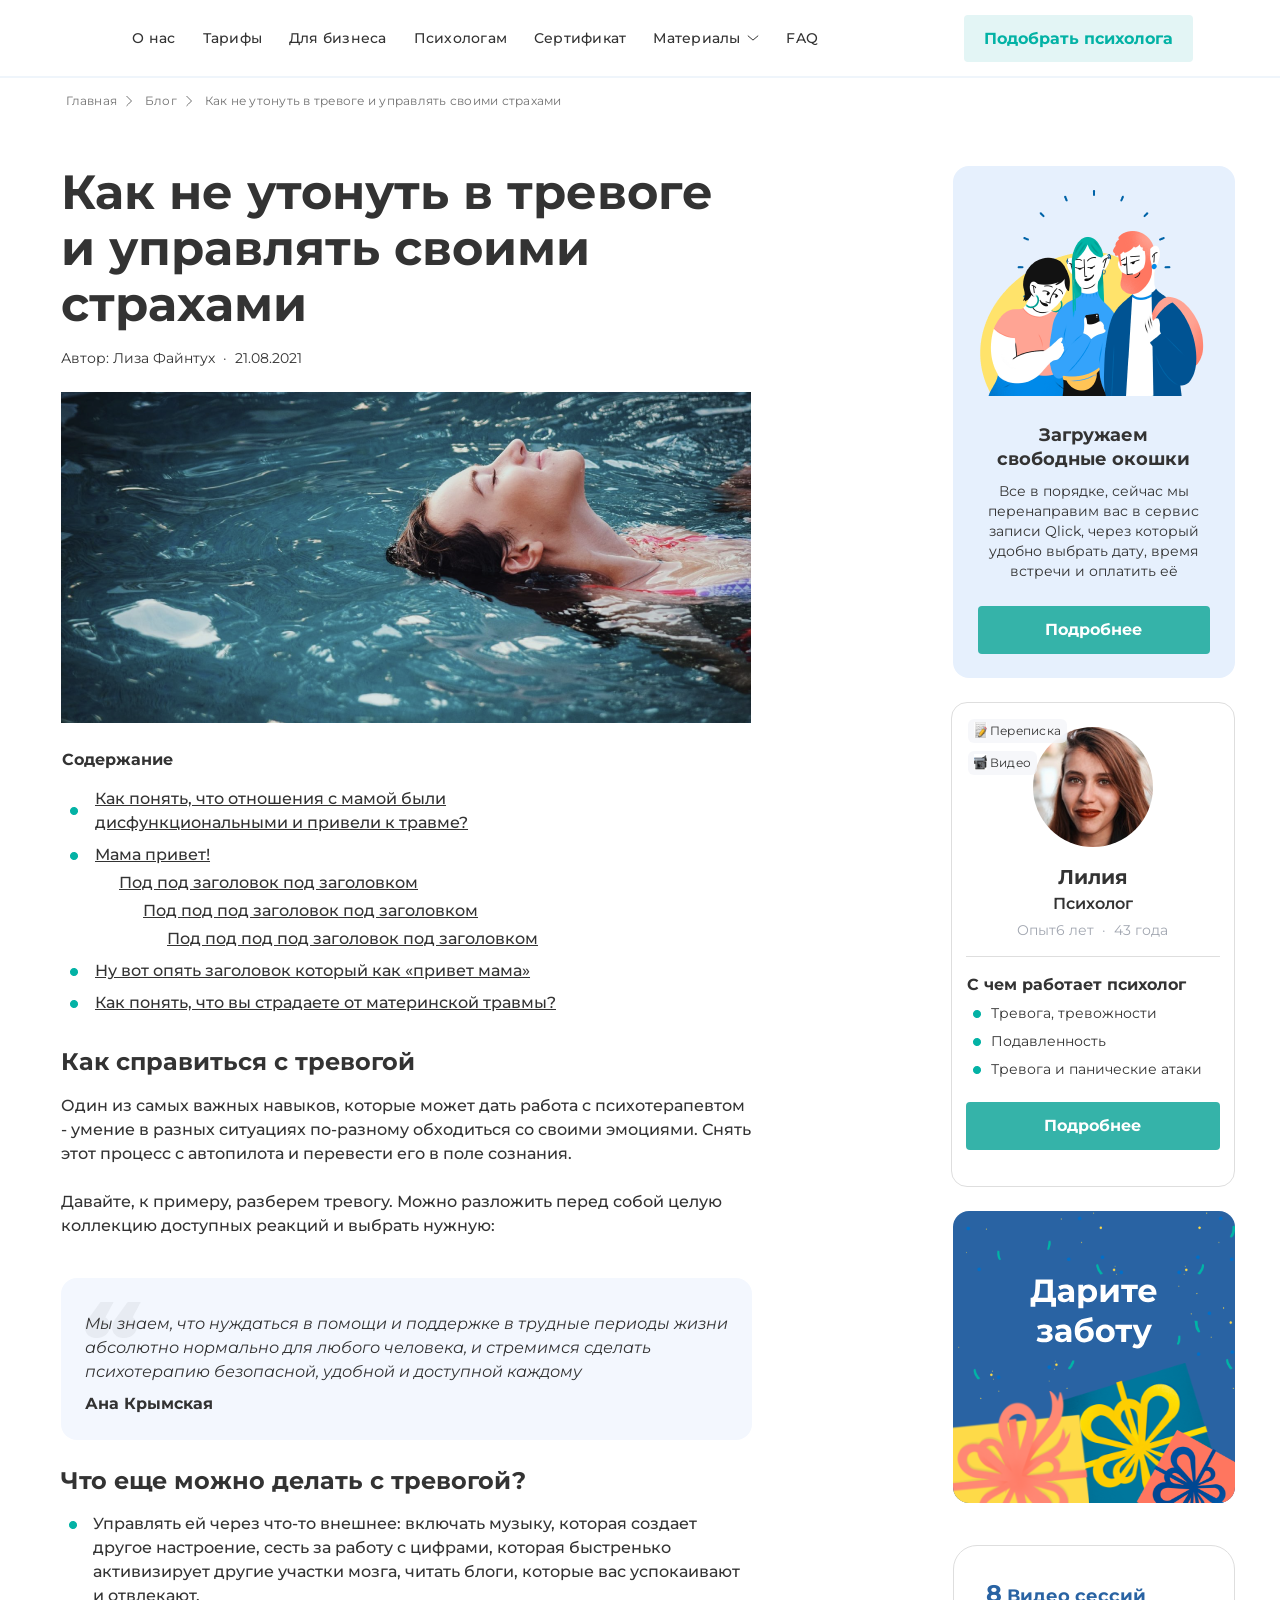
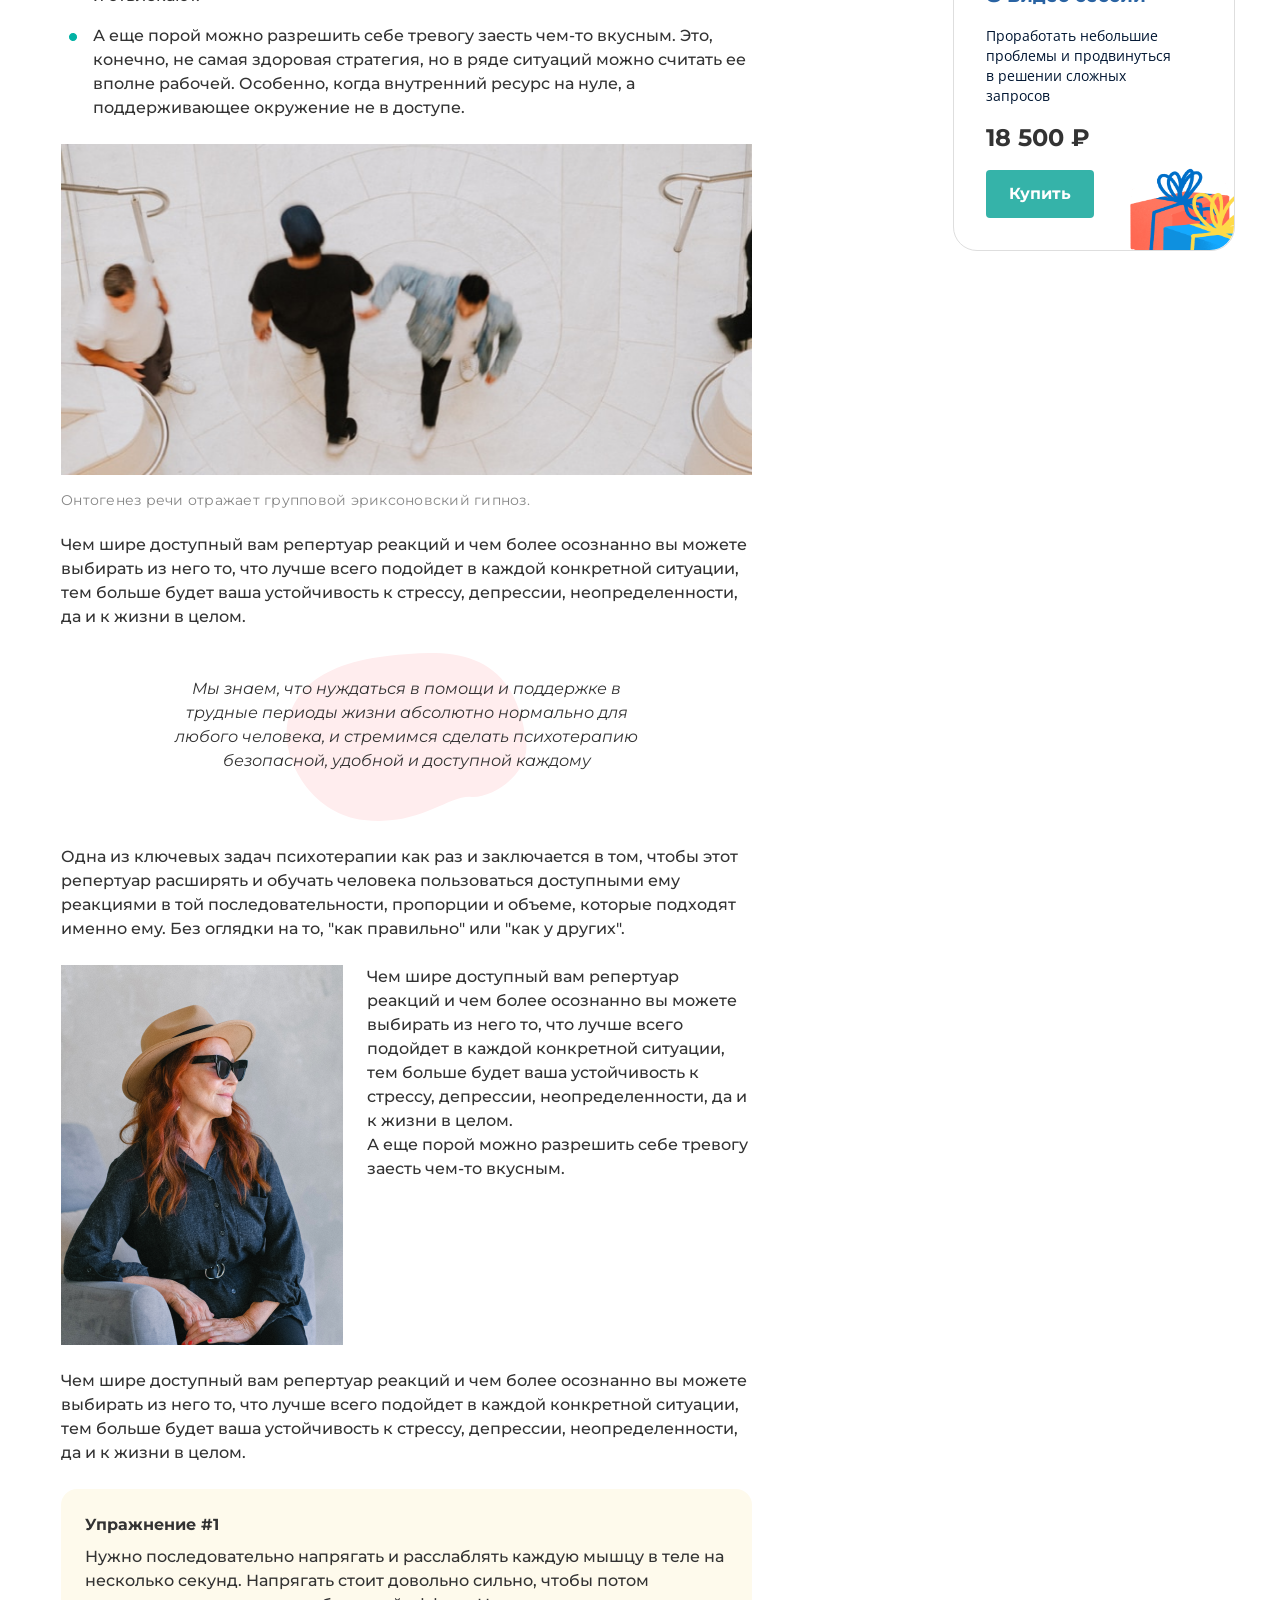
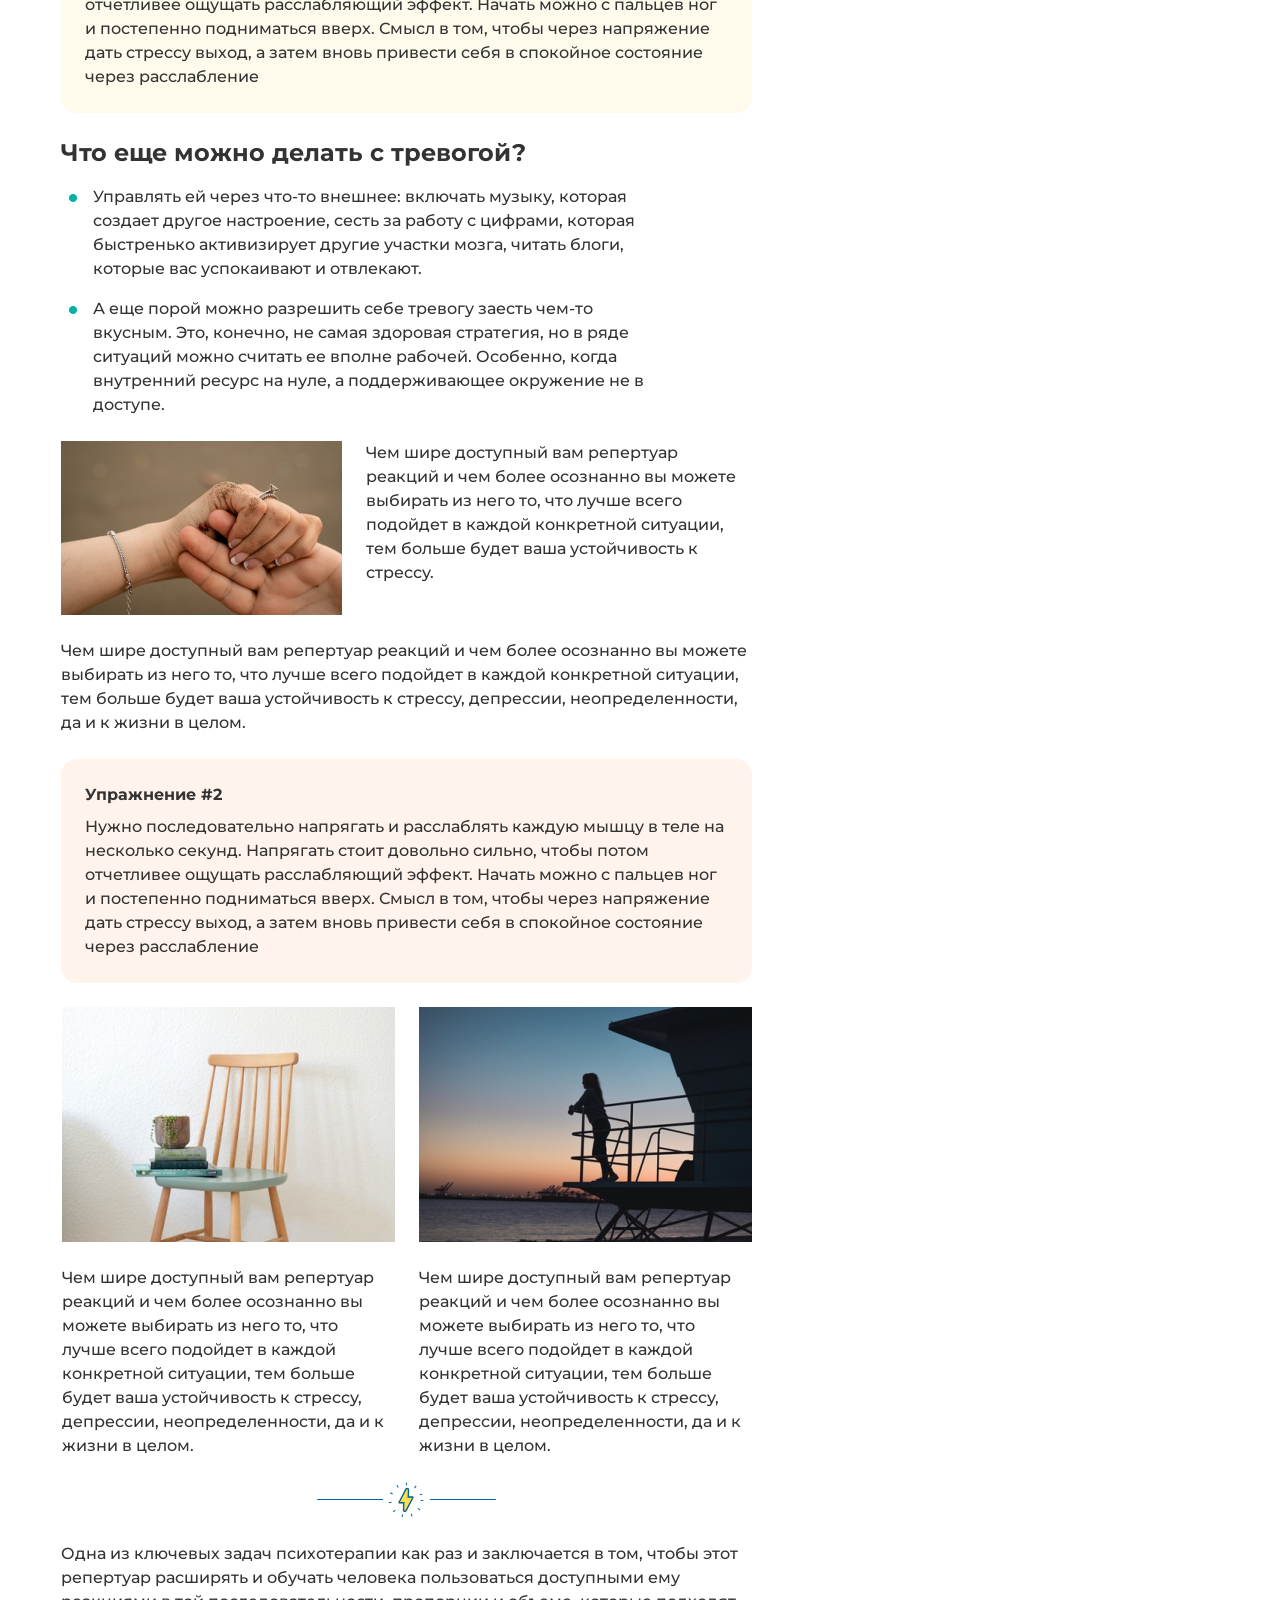
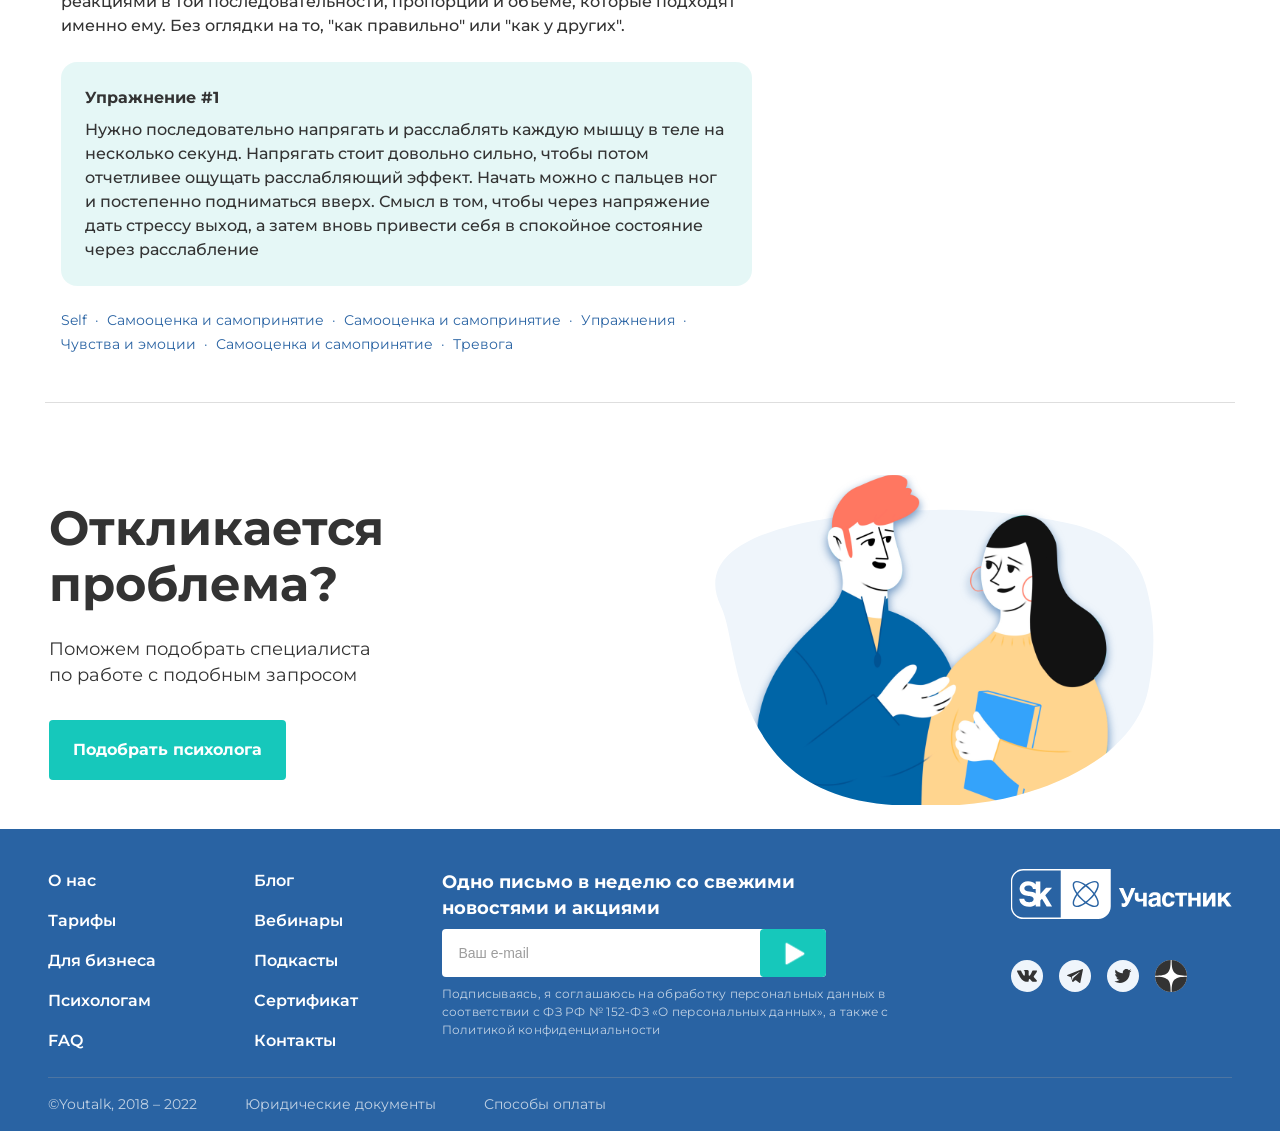
==== article.html @ e97cfcea "initial commit" ====
﻿<!DOCTYPE html>
<html lang="ru">
<head>
    <meta charset="UTF-8">
    <meta name="viewport" content="width=device-width, initial-scale=1.0">
    <title>YouTalk | Blog</title>
    <link rel="preconnect" href="https://fonts.googleapis.com">
    <link rel="preconnect" href="https://fonts.gstatic.com" crossorigin>
    <link href="https://fonts.googleapis.com/css2?family=Montserrat:ital,wght@0,100;0,200;0,300;0,400;0,500;0,600;0,700;0,800;0,900;1,100;1,200;1,300;1,400;1,500;1,600;1,700;1,800;1,900&display=swap" rel="stylesheet">
    <link rel="preconnect" href="https://fonts.googleapis.com">
    <link rel="preconnect" href="https://fonts.gstatic.com" crossorigin>
    <link href="https://fonts.googleapis.com/css2?family=Open+Sans:ital,wght@0,300..800;1,300..800&display=swap" rel="stylesheet">
    <link rel="stylesheet" href="./css/header.css">
    <link rel="stylesheet" href="./css/blog.css">
    <link rel="stylesheet" href="./css/footer.css">
</head>
<body>
    <header>
        <div class="header">
            <div class="header__logo-container">
                <img src="assets/youtalk.svg" alt="" class="header__site-logo">
            </div>
            <div class="header__adaptive-container " id="adaptive-container">
                <nav class="header__navbar">
                    <ul>
                        <li><a href="">О нас</a></li>
                        <li><a href="">Тарифы</a></li>
                        <li><a href="">Для бизнеса</a></li>
                        <li><a href="">Психологам</a></li>
                        <li><a href="">Сертификат</a></li>
                        <li><a href="">Материалы <img src="assets/dropdown-item.svg" alt="" class="dropdown-item"></a>
                            <div class="header__dropdown">
                                <a href="" class="header__dropdown-link">Ссылка 1</a>
                                <a href="" class="header__dropdown-link">Ссылка 2</a>
                                <a href="" class="header__dropdown-link">Ссылка 3</a>
                            </div>
                        </li>
                        <li><a href="">FAQ</a></li>
                    </ul>
                </nav>
                <button class="header__btn">Подобрать психолога</button>
            </div>
            <div class="header__adaptive-link"><img src="assets/Vector.svg" alt=""></div>
        </div>
    </header>
    <main>
        <div>
            <section class="blog-container">
                <div class="blog-container__nav">
                    <a href="">Главная</a>
                    <img src="assets/right.svg" alt="Следующая страница">
                    <a href="index.html">Блог</a>
                    <img src="assets/right.svg" alt="Следующая страница">
                    <a href="article.html">Как не утонуть в тревоге и управлять своими страхами</a>
                </div>
                <h1 class="blog-container__title">Как не утонуть в тревоге и управлять своими страхами</h1>
                <div class="blog-container__author-and-date">
                    <div class="blog-container__author">Автор: Лиза Файнтух</div>
                    <div class="">&middot;</div>
                    <div class="blog-container__date">21.08.2021</div>
                    <div>
                        <div>&middot;</div>
                        <div>Self</div>
                    </div>
                </div>
                <div class="blog-container__img"><img src="assets/Image (5).png" alt="Обложка статьи"></div>
                <div class="blog-container__text-container">
                    <div class="blog-container__nav-content">
                        <h4 class="blog-container__nav-title">Содержание</h4>
                        <ul>
                            <li><a href="">Как понять, что отношения с мамой были дисфункциональными и привели к травме?</a></li>
                            <li>
                                <a href="">Мама привет!</a>
                                <ul>
                                    <li>
                                        <a href="">Под под заголовок под заголовком</a>
                                        <ul>
                                            <li>
                                                <a href="">Под под под заголовок под заголовком</a>
                                                <ul>
                                                    <li>
                                                        <a href="">Под под под под заголовок под заголовком</a>
                                                    </li>
                                                </ul>
                                            </li>
                                        </ul>
                                    </li>
                                </ul>
                            </li>
                            <li><a href="">Ну вот опять заголовок который как «привет мама»</a></li>
                            <li><a href="">Как понять, что вы страдаете от материнской травмы?</a></li>
                        </ul>
                    </div>
                    <div>
                        <div class="blog-container__text">
                            <div class="blog-container__first-container">
                                <h3 id="section-one">Как справиться с тревогой</h3>
                                <p>Один из самых важных навыков, которые может дать работа с психотерапевтом - умение в разных ситуациях по-разному обходиться со своими эмоциями.  Снять этот процесс с автопилота и перевести его в поле сознания.</p>
                                <p>Давайте, к примеру, разберем тревогу. Можно разложить перед собой целую коллекцию доступных реакций и выбрать нужную:</p>
                                <div class="blog-container__qoute-container">
                                    <blockquote>Мы знаем, что нуждаться в помощи и поддержке в трудные периоды жизни абсолютно нормально для любого человека, и стремимся сделать психотерапию безопасной, удобной и доступной каждому</blockquote>
                                    <cite>Ана Крымская</cite>
                                    <img src="assets/Vector.png" alt="Кавычки">
                                </div>
                            </div>
                            <div class="blog-container__second-container">
                                <h3 id="section-two">Что еще можно делать с тревогой?</h3>
                                <ul>
                                    <li>Управлять ей через что-то внешнее: включать музыку, которая создает другое настроение, сесть за работу с цифрами, которая быстренько активизирует другие участки мозга, читать блоги, которые вас успокаивают и отвлекают.</li>
                                    <li>А еще порой можно разрешить себе тревогу заесть чем-то вкусным. Это, конечно, не самая здоровая стратегия, но в ряде ситуаций можно считать ее вполне рабочей. Особенно, когда внутренний ресурс на нуле, а поддерживающее окружение не в доступе.</li>
                                </ul>
                                <div class="blog-container__image-container">
                                    <img src="assets/Rectangle (15).png" alt="Фотография, используемая в статье">
                                    <div>Онтогенез речи отражает групповой эриксоновский гипноз. </div>
                                </div>
                                <p>Чем шире доступный вам репертуар реакций и чем более осознанно вы можете выбирать из него то, что лучше всего подойдет в каждой конкретной ситуации, тем больше будет ваша устойчивость к стрессу, депрессии, неопределенности, да и к жизни в целом.</p>
                                <div>Мы знаем, что нуждаться в помощи и поддержке в трудные периоды жизни абсолютно нормально для любого человека, и стремимся сделать психотерапию безопасной, удобной и доступной каждому</div>
                                <p>Одна из ключевых задач психотерапии как раз и заключается в том, чтобы этот репертуар расширять и обучать человека пользоваться доступными ему реакциями в той последовательности, пропорции и объеме, которые подходят именно ему. Без оглядки на то, "как правильно" или "как у других".</p>
                                <div>
                                    <img src="assets/Rectangle (16).png" alt="Портрет женщины">
                                    <p>Чем шире доступный вам репертуар реакций и чем более осознанно вы можете выбирать из него то, что лучше всего подойдет в каждой конкретной ситуации, тем больше будет ваша устойчивость к стрессу, депрессии, неопределенности, да и к жизни в целом. <br>А еще порой можно разрешить себе тревогу заесть чем-то вкусным. </p>
                                </div>
                                <p>Чем шире доступный вам репертуар реакций и чем более осознанно вы можете выбирать из него то, что лучше всего подойдет в каждой конкретной ситуации, тем больше будет ваша устойчивость к стрессу, депрессии, неопределенности, да и к жизни в целом.</p>
                                <div class="blog-container__article-container">
                                    <h4 id="exercise-one">Упражнение #1</h4>
                                    <p>Нужно последовательно напрягать и расслаблять каждую мышцу в теле на несколько секунд. Напрягать стоит довольно сильно, чтобы потом отчетливее ощущать расслабляющий эффект. Начать можно с пальцев ног и постепенно подниматься вверх. Смысл в том, чтобы через напряжение дать стрессу выход, а затем вновь привести себя в спокойное состояние через расслабление</p>
                                </div>
                            </div>
                            <div class="blog-container__third-container">
                                <div>
                                    <h3>Что еще можно делать с тревогой?</h3>
                                    <ul>
                                        <li>Управлять ей через что-то внешнее: включать музыку, которая создает другое настроение, сесть за работу с цифрами, которая быстренько активизирует другие участки мозга, читать блоги, которые вас успокаивают и отвлекают.</li>
                                        <li>А еще порой можно разрешить себе тревогу заесть чем-то вкусным. Это, конечно, не самая здоровая стратегия, но в ряде ситуаций можно считать ее вполне рабочей. Особенно, когда внутренний ресурс на нуле, а поддерживающее окружение не в доступе.</li>
                                    </ul>
                                </div>
                                <div>
                                    <img src="assets/Rectangle (17).png" alt="Фотография, используемая в тексте статьи">
                                    <p>Чем шире доступный вам репертуар реакций и чем более осознанно вы можете выбирать из него то, что лучше всего подойдет в каждой конкретной ситуации, тем больше будет ваша устойчивость к стрессу.</p>
                                </div>
                                <p>Чем шире доступный вам репертуар реакций и чем более осознанно вы можете выбирать из него то, что лучше всего подойдет в каждой конкретной ситуации, тем больше будет ваша устойчивость к стрессу, депрессии, неопределенности, да и к жизни в целом.</p>
                                <div class="blog-container__article-container">
                                    <h4 id="exercise-two">Упражнение #2</h4>
                                    <p>Нужно последовательно напрягать и расслаблять каждую мышцу в теле на несколько секунд. Напрягать стоит довольно сильно, чтобы потом отчетливее ощущать расслабляющий эффект. Начать можно с пальцев ног и постепенно подниматься вверх. Смысл в том, чтобы через напряжение дать стрессу выход, а затем вновь привести себя в спокойное состояние через расслабление</p>
                                </div>
                                <div>
                                    <div class="blog-container__vertical-card">
                                        <img src="assets/Rectangle (18).png" alt="Фотография, используемая в тексте статьи">
                                        <p>Чем шире доступный вам репертуар реакций и чем более осознанно вы можете выбирать из него то, что лучше всего подойдет в каждой конкретной ситуации, тем больше будет ваша устойчивость к стрессу, депрессии, неопределенности, да и к жизни в целом.</p>
                                    </div>
                                    <div class="blog-container__vertical-card">
                                        <img src="assets/Rectangle (19).png" alt="Фотография, используемая в тексте статьи">
                                        <p>Чем шире доступный вам репертуар реакций и чем более осознанно вы можете выбирать из него то, что лучше всего подойдет в каждой конкретной ситуации, тем больше будет ваша устойчивость к стрессу, депрессии, неопределенности, да и к жизни в целом.</p>
                                    </div>
                                </div>
                                <img src="assets/Group.svg" alt="Изображение, разделяющее текст">
                                <p>Одна из ключевых задач психотерапии как раз и заключается в том, чтобы этот репертуар расширять и обучать человека пользоваться доступными ему реакциями в той последовательности, пропорции и объеме, которые подходят именно ему. Без оглядки на то, "как правильно" или "как у других".</p>
                                <div class="blog-container__article-container">
                                    <h4>Упражнение #1</h4>
                                    <p>Нужно последовательно напрягать и расслаблять каждую мышцу в теле на несколько секунд. Напрягать стоит довольно сильно, чтобы потом отчетливее ощущать расслабляющий эффект. Начать можно с пальцев ног и постепенно подниматься вверх. Смысл в том, чтобы через напряжение дать стрессу выход, а затем вновь привести себя в спокойное состояние через расслабление</p>
                                </div>
                                <div class="blog-container__categories-container">
                                    <div>Self</div>
                                    <div> &middot; </div>
                                    <div>Самооценка и самопринятие</div>
                                    <div>&middot;</div>
                                    <div>Самооценка и самопринятие</div>
                                    <div>&middot;</div>
                                    <div>Упражнения</div>
                                    <div>&middot;</div>
                                    <div>Чувства и эмоции</div>
                                    <div>&middot;</div>
                                    <div>Самооценка и самопринятие</div>
                                    <div>&middot;</div>
                                    <div>Тревога</div>
                                </div>
                            </div>
                        </div>
                    </div>
                </div>
            </section>
            <aside class="aside-content">
                <article class="aside-content__card">
                    <img src="assets/Frame.png" alt="Изображение, используемое в карточке доп.информации">
                    <div>
                        <h3>Загружаем свободные окошки</h3>
                        <p>Все в порядке, сейчас мы перенаправим вас в сервис записи Qlick, через который удобно выбрать дату,  время встречи и оплатить её</p>
                    </div>
                    <button>Подробнее</button>
                </article>
                <article class="aside-content__card-1">
                    <img src="assets/Rectangle (20).png" alt="Портрет психолога">
                    <div class="aside-content__card-heading">
                        <h3>Лилия</h3>
                        <h4>Психолог</h4>
                        <div>
                            <div>Опыт6 лет</div>
                            <div>&middot;</div>
                            <div>43 года </div>
                        </div>
                    </div>
                    <div class="aside-content__card-footer">
                        <h3>С чем работает психолог</h3>
                        <ul>
                            <li>Тревога, тревожности</li>
                            <li>Подавленность</li>
                            <li>Тревога и панические атаки</li>
                        </ul>
                        <button>Подробнее</button>
                    </div>
                    <div class="aside-content__category-container">
                        <div class="aside-content__category"><img src="assets/memo.png" alt="Смайлик"><div>Переписка</div></div>
                        <div class="aside-content__category"><img src="assets/video-camera.png" alt="Смайлик"><div>Видео</div></div>
                    </div>
                </article>
                <article class="aside-content__card-2">
                    <img src="assets/Group (1).svg" alt="Карточка доп.контента">
                </article>
                <article class="aside-content__card-3">
                    <h3><span>8</span> Видео сессий</h3>
                    <p>Проработать небольшие проблемы и продвинуться в решении сложных запросов</p>
                    <div class="aside-content__card-price">18 500 &#8381;</div>
                    <button>Купить</button>
                    <img src="assets/Image.svg" alt="Изображение подарочка">
                    <img src="assets/Image (1).svg" alt="Изображение подарочка">
                    <div class="adaptive-img"><img src="assets/Image (2).svg" alt="Изображение подарочка"></div>
                </article>
            </aside>    
        </div>
        <div class="problem-cta">
            <div class="problem-cta__content">
                <h2>Откликается проблема?</h2>
                <p>Поможем подобрать специалиста по работе с подобным запросом</p>
                <button>Подобрать психолога</button>
            </div>
            <img class="problem-cta__image" src="assets/Frame (4).svg" alt="Психологическая поддержка">
        </div>
    </main>
    <footer>
        <div class="footer-container">
            <div class="footer-container__top-links">
                <nav class="footer-container__nav-footer">
                    <ul>
                        <div class="footer-container__left-col">
                            <li class="footer-container__nav-item"><a href="" class="footer-container__nav-link">О нас</a></li>
                            <li class="footer-container__nav-item"><a href="" class="footer-container__nav-link">Тарифы</a></li>
                            <li class="footer-container__nav-item"><a href="" class="footer-container__nav-link">Для бизнеса</a></li>
                            <li class="footer-container__nav-item"><a href="" class="footer-container__nav-link">Психологам</a></li>
                            <li class="footer-container__nav-item"><a href="" class="footer-container__nav-link">FAQ</a></li>
                        </div>
                        <div class="footer-container__right-col">
                            <li class="footer-container__nav-item"><a href="" class="footer-container__nav-link">Блог</a></li>
                            <li class="footer-container__nav-item"><a href="" class="footer-container__nav-link">Вебинары</a></li>
                            <li class="footer-container__nav-item"><a href="" class="footer-container__nav-link">Подкасты</a></li>
                            <li class="footer-container__nav-item"><a href="" class="footer-container__nav-link">Сертификат</a></li>
                            <li class="footer-container__nav-item"><a href="" class="footer-container__nav-link">Контакты</a></li>
                        </div>
                    </ul>
                </nav>
                <div class="footer-container__input-group">
                    <label for="FormEmail" class="footer-container__input-label">Одно письмо в неделю со свежими новостями и акциями</label>
                    <div class="footer-container__input-container">
                        <input type="email" placeholder="Ваш e-mail" id="FormEmail" class="footer-container__input">
                        <button type="submit" class="footer-container__btn">
                            <img src="assets/icons8-clip-91.png" alt="Кнопка 'Отправить данные'">        
                        </button>
                    </div>
                    <p class="footer-container__input-description">Подписываясь, я соглашаюсь на обработку персональных данных в соответствии с ФЗ РФ № 152-ФЗ «О персональных данных», а также с Политикой конфиденциальности</p>
                </div>
                <div class="footer-container__member-container">
                    <img src="assets/sk.svg" alt="">
                    <div class="footer-container__social-container">
                        <div><a href="https://vk.com/" target="_blank"><img src="assets/Frame.svg" alt="Ссылка на сайт 'VK' " class="footer-container__socicon"></a></div>
                        <div><a href="https://web.telegram.org/k/" target="_blank"><img src="assets/Frame (1).svg" alt="Ссылка на сайт 'Telegram'" class="footer-container__socicon"></a></div>
                        <div><a href="https://twitter.com/" target="_blank"><img src="assets/Frame (2).svg" alt="Ссылка на сайт 'Twitter' " class="footer-container__socicon"></a></div>
                        <div><a href="https://dzen.ru/" target="_blank"><img src="assets/Frame (3).svg" alt="Ссылка на сайт 'Яндекс Дзен' " class="footer-container__socicon"></a></div>
                    </div>
                </div>
            </div>
            <div class="footer-container__bottom-links">
                <div class="footer-container__ps">&copy;Youtalk, 2018 &ndash; 2022</div>
                <a href="" class="footer-container__link">Юридические документы</a>
                <a href="" class="footer-container__link">Способы оплаты</a>
            </div>
        </div>
    </footer>

</body>
</html>
---- css/header.css ----
header {
    height: 76px;
    border-bottom: 0.195vmax solid #EFF5FB;
    width: 100vw;
}
.header {
    display: flex;   
    justify-content: center;
    align-items: center;
    height: 100%; 
    width: 100%;
    gap: 3.54vw;
}
.header__adaptive-container { 
    display: flex; 
    gap: 11.39vw;
}
.header__logo-container > img { 
    margin-top: 4px;
}
.header__navbar { 
    align-self: center; 
}
.header__navbar > ul {
    display: flex;
    flex-flow: row nowrap;
    list-style: none;
    white-space: nowrap;
    gap: 2.1vw;
    padding: 0; 
}

.header__navbar > ul > li > a {
    text-decoration: none;
    color: #333;
    font-weight: 500;
    font-size: 1rem;
    letter-spacing: 0.25px;
}
.header__navbar ul li:nth-last-of-type(2) > a {
    display: flex;
    gap: 5px;
}
.header__btn { 
    align-self: center;
    white-space: nowrap;
    color: #03B2A5;
    background-color: #E3F5F5;
    padding: 14px 20px;
    border: none;
    font-family: 'Montserrat';
    font-size: 16px;
    font-weight: 700;
    border-radius: 4px;
     
}
.header__btn:hover {
    background-color: #daecec;
    cursor: pointer;
}
.header__dropdown  {
    display: none;
    position: absolute;
    top: 1.2vw;
    background-color: #f9f9f9;
    min-width: 9vw;
    z-index: 1;
}
.header__dropdown a {
    color: black;
    padding: 12px 16px;
    text-decoration: none;
    display: block;
}
.dropdown-item {
    width: 14px;  
}
.header__dropdown  a:hover {background-color: #f1f1f1}
.header__navbar > ul >li:nth-last-of-type(2):hover .header__dropdown {
    display: block;
}  
.header__navbar > ul >li:nth-last-of-type(2):active .header__dropdown {
    display: block;
}
.header__adaptive-link {
    display: none;
}  
@media screen and (max-width: 1160px)  {
    header {
        height: 76px;
    }
    .header__adaptive-container {
        gap: 8vw;
    }
    .header__navbar {
        left: 0vw; 
    }
    .header__navbar > ul {
        gap: 1.5vw;
    }
    .header__btn {
        left: 3.5vw;
    } 
}
@media screen and (max-width: 1025px) { 
    .header {
        gap: 3.4vw;
    }
    .header__adaptive-container {
        gap: 2.9vw !important;
    }
    .header__navbar > ul {
        gap: 16px;
    }
} 
@media screen and (max-width: 965px)   {

    .header__adaptive-link {
        display: inherit;
        position: absolute;
        right: 33px;
        z-index: 2;
        width: 18px;
        height: 14px;
    }
    .header {
        justify-content: flex-start;
    }
    .header__logo-container {
        right: 0;
        position: relative;
        left: 20px;
    } 
    .header__adaptive-container {
        display: none;
    }
    .active {
        display: flex;
        flex-direction: column;
        position: fixed;
        left: 0;
        top: 0vw;
        height: 100vh;
        z-index: 2;
        background-color: #fff;
        width: 100vw;  
        
    }
    .header__navbar > ul {
        flex-direction: column; 
        gap: 4vmax;
        width: min-content;
        align-items: baseline;
        margin-top: 10vw;
    }  
    .header__btn {
       
        width: min-content;
        margin-top: 5vw;
    } 
}
@media screen and (max-width: 455px) {
    header {
        height: 72px;
    }
    .header {
        width: 100vw;
    }
    .header__site-logo {
        height: 34px ;
        width: 48px;
    }
    .header__logo-container {
        left: 24px;
    }
    .header__adaptive-link {
        right: 35px;
    }
}
@media screen and (max-width: 321px ) {
    header {
        height: 56px;
    }
    .header__logo-container {
        left: 16px;
        margin-top: 3px;
    }
    .header__adaptive-link {
        right: 17px;
    }
 
}
---- css/blog.css ----
body {
    margin: 0;
    background: #fff;
    font-family: 'Montserrat';
    overflow-x: hidden;
    color: #333;
    width: 100vw;
}
html  {
    font-size: 14px;
    -webkit-text-size-adjust: 100%; /* Предотвращает автоматическое увеличение шрифта при повороте экрана */ 
    -ms-text-size-adjust: 100%
}
.blog-container__author-and-date > div:nth-of-type(4){  
    display: flex;
    gap: 8px;
    display: none;
}
.blog-container__author-and-date > div:nth-of-type(4) > div:nth-of-type(2) {
    color: #2963A3;
}
.blog-container__nav {
    display: flex;
    flex-flow: row nowrap;
    gap: 8px; 
    justify-content: flex-start; 
    width: 96%;
    margin-left: 0.42vw;
    margin-top: 14px;    
}
.blog-container__nav > a {
    text-decoration: none;
    color: rgba(51, 51, 51, 0.70);
    font-size: 12px;
    font-weight: 400;
    letter-spacing: 0.25px;
    line-height: 150%; 
}
.blog-container__nav > a:nth-of-type(3) {
    white-space: nowrap;
    overflow: hidden;
    text-overflow: ellipsis; 
}
.blog-container__nav > img {
    margin-left: -4.25px;
}
.blog-container__title {
    color: #333333;
    font-weight: 700;
    font-size: 48px;
    line-height: 56px;
    margin: 0;
    margin-top: 54px;
}
.blog-container__author-and-date {
    display: flex;
    flex-flow: row wrap;
    gap: 8px;
    margin-top: 16px; 
}
.blog-container__author-and-date > div {
    font-size: 14px;
    line-height: 20px;
    white-space: nowrap;
}
.blog-container__img {
    margin-top: 24px; 
}
.blog-container__nav-title {
    font-size: 16px;
    line-height: 24px;
    font-weight: 700;
    margin-left: 1px;
}
.blog-container__nav-content li a {
    font-family: 'Montserrat'; 
    font-size: 16px;
    font-weight: 500;
    line-height: 24px;  
    text-decoration: underline;
    color: #333333;
    padding-bottom: 0px; 
} 
.blog-container__nav-content {
    width: 80%; 
}
.blog-container__nav-content > ul {
    padding-left: 24px;
    margin: 0; 
    margin-top: -6.5px;
}
.blog-container__nav-content > ul li {
    list-style-type : disc;
    list-style-image: url(../assets/Ellipse.png); 
    padding: 0; 
}
.blog-container__nav-content > ul li a {
    margin-left: 10px;
}
.blog-container__nav-content > ul:first-of-type {
    display: flex; 
    flex-flow: column nowrap;
    row-gap: 8px;
} 
.blog-container__nav-content > ul > li:nth-of-type(2)> ul {
    margin-top: 4px; 
}
.blog-container__nav-content > ul > li:nth-of-type(2)> ul li {
    margin-left: -16px; 
}
.blog-container__nav-content > ul > li:nth-of-type(2) > ul li {
    list-style: none; 
    margin-top: 4px;
} 
.blog-container__nav-content > ul > li:nth-of-type(1) {
    list-style: none;
    background-image: url(../assets/Ellipse.png);
    background-repeat: no-repeat;
    background-position: left center;
    margin-left: -15px; 
} 
.blog-container__nav-content > ul > li:nth-of-type(1)  >a {
    position: relative;
    left: 25px;
    margin: 0;
}
.adaptive-img {
    display: none;
}
.blog-container__first-container {
    display: flex;
    flex-flow: column nowrap;
    row-gap: 20px;  
}
.blog-container__first-container p {
    font-size: 16px;
    font-weight: 500;
    line-height: 24px;
    margin: 0;
}
.blog-container__first-container > p:nth-of-type(2) {
    margin-top: 4px;
}
.blog-container__text {
    margin-top: 35px;
    display: flex;
    flex-flow: column nowrap;
    row-gap: 24px;
} 
.blog-container__qoute-container {
    background-color: #F3F7FE;
    position: relative;
    width: 100%; 
    border-radius: 16px;
    display: flex;
    flex-flow: column nowrap;
    row-gap: 8px;
    margin-top: 20px;
}
.blog-container__qoute-container > blockquote { 
    font-weight: 400;
    font-style: italic;
    font-size: 16px;
    line-height: 24px; 
    margin: 34px 24px 0 24px;  
}
.blog-container__qoute-container > cite {
    font-size: 16px;
    font-weight: 700;  
    font-style: normal; 
    margin-left: 24px;
    margin-bottom: 24px;
}
.blog-container__qoute-container > img {
    position: absolute;
    top: 24px;
    left: 24px;
    z-index: 1;
} 
.blog-container__text p {
    color: #333333;
    font-weight: 500;
    font-size: 16px !important;
    line-height: 24px; 
}
.blog-container__text div {
    color: #333333;
    font-weight: 500;
    font-size: 16px;
    line-height: 24px; 
}
.blog-container__text li {
    color: #333333;
    font-weight: 500;
    font-size: 16px;
    line-height: 24px; 
}
.blog-container__text h3 {
    font-size: 24px;
    font-weight: 700;
    line-height: 24px;
    margin: 0;
 
}

.blog-container__second-container > ul li, .blog-container__third-container ul li {
    list-style-type: disc;
    list-style-image: url(../assets/Ellipse.png);
}
.blog-container__second-container {
    display: flex;
    flex-flow: column nowrap;
    row-gap: 24px;
    margin-top: 4.5px; 
}
.blog-container__second-container ul {
    margin: 0;
    display: flex;
    flex-direction: column;
    row-gap: 16px;
    padding-left : 23px; 
}
.blog-container__second-container li {
    padding-left: 9px; 
}
.blog-container__second-container p {
    margin: 0; 
}
.blog-container__second-container h3 {
    margin-bottom: -5px;
}
.blog-container__image-container {
    display: flex;
    flex-flow: column nowrap;
    row-gap: 16px;  
}
.blog-container__image-container  > img {
    width: 100%;
} 
.blog-container__image-container > div {
    color: #868686;
    font-size: 14px;
    letter-spacing: 0.25px;
    line-height: 18.2px;
    font-weight: 400;
}
.blog-container__second-container > div:nth-of-type(2) {
    text-align: center;
    width: 70%;
    font-weight: 400;
    font-style: italic;
    margin: 0 auto;
    padding-top: 24px;
    padding-bottom: 48px;
    background-image: url("../assets/Vector (1).svg");
    background-repeat: no-repeat;
    background-position:  center;
}
.blog-container__second-container > div:nth-of-type(3) {
    display: flex;
    flex-flow: row nowrap;
    gap: 24px; 
}
.blog-container__second-container > div:nth-of-type(3) img {
    width: 282px;
    height: 380px;
}
.blog-container__article-container {
    display: flex;
    flex-flow: column nowrap;
    row-gap: 8px;
    background-color: #FEFAEC;
    border-radius: 16px;
    padding: 24px; 
}
.blog-container__article-container h4 {
    margin: 0;
}
.blog-container__third-container {
    display: flex;
    flex-flow: column nowrap;
    row-gap: 24px;
}
.blog-container__third-container ul {
    display: flex;
    flex-flow: column nowrap;
    row-gap: 16px;
    margin: 0;
    width: 82%;
    padding-left: 23px; 
}
.blog-container__third-container ul li {
    padding-left: 9px;
}
.blog-container__third-container h3 {
    line-height: 32px;
}
.blog-container__third-container > div:nth-of-type(1) {
    display: flex;
    flex-direction: column;
    row-gap: 16px;
}
.blog-container__third-container > div:nth-of-type(2) {
    display: flex;
    flex-direction: row;
    gap: 24px; 
}
.blog-container__third-container > div:nth-of-type(2) > p {
    width: 55%;
}
.blog-container__third-container > div:nth-of-type(2) > img {
    width: 281px;
    height: 174px;
}
p {
    margin: 0;
}

.blog-container__vertical-card {
    display: flex;
    flex-flow: column nowrap;
    width: min-content;
    gap: 24px;
    width: 333px; 
}
.blog-container__vertical-card > img {
    width: 100%;
    height: 235px;
    object-fit: cover;
}
.blog-container__vertical-card  >  p {
    width: 100%;
}
.blog-container__third-container > div:nth-of-type(4) {
    display: flex;
    flex-direction: row;
    gap: 24px;
    flex-wrap: wrap;
    justify-content: center;
}
.blog-container__third-container> img {
    width: 178.75px;
    margin: 0 auto;
}
.blog-container__third-container > .blog-container__article-container:nth-child(4) {
    background-color: #FFF3EB;
}
.blog-container__third-container > .blog-container__article-container:nth-last-child(2) {
    background-color: #03B2A51A;
}
.blog-container__categories-container  > div {
    font-weight: 400;
    font-size: 14px;
    line-height: 20px;
    color: #2963A3;
}
.blog-container__categories-container  {
    display: flex;
    flex-flow: row wrap;
    gap: 8px;
    row-gap: 4px;
    align-items: center;
}
main {
    display: flex;
    flex-direction: column;
    position: relative; 
}
main >  div:nth-of-type(1) { 
    padding-bottom: 48px;
    border-bottom: 1px solid #DEDEDE;
    display: flex; 
    max-width: 1202px ;
    margin: 0 auto;
    flex-direction: row;
    gap: 15.7vw;
    justify-content: center;
    padding-left: 16px;
}
.aside-content {
    width: 282px;
    display: flex;
    flex-direction: column;
    gap: 24px;
    align-items: flex-end;
    margin-top: 88px; 
}
.blog-container {
    max-width: 691px;/*
    position: relative;
    left: 8.33vw;*/
    height: 100%; 
}
.aside-content__category-container {
    display: flex;
    flex-direction: column;
    gap: 8px;
    position: absolute;
    top: 16px;
    left: 16px;
}
.aside-content__card-1 {
    position: relative;
}
.aside-content__category {
    display: flex;
    flex-flow: row nowrap;
    gap: 3px;
    padding: 3px 6px;
    background-color: #F3F4F8B2;
    border-radius: 6px;
    width: fit-content; 
}
.aside-content__category  > div {
    font-weight: 400;
    line-height: 18px;
    letter-spacing: 0.25px;
    font-size: 12px;
} 
.aside-content__category > img {
    width: 13px !important; 
    height: 16px !important;  
    border-radius: 0 !important;
    margin-top: 0 !important;
}
.aside-content__card {
    display: flex;
    flex-flow: column nowrap;
    background-color: #E6F0FD;
    width: 100%; 
    align-items: center;
    row-gap: 24px;
    padding: 24px 0 ;
    border-radius: 16px;    
}
.aside-content__card > div {
    width: 78%;
    margin-top: 3px;
}
.aside-content__card  h3 {
    font-size: 18px;
    font-weight: 700;
    line-height: 24px;
    text-align: center;
    margin: 0;
}
.aside-content__card  p {
    color: #333;
    font-size: 14px;
    font-weight: 400;
    line-height: 20px;
    text-align: center;
    margin-top: 10px;
}
.aside-content__card > button {
    font-family: 'Montserrat';
    color: #Fff;
    border: none;
    background-color: #35B3A9;
    padding: 12px 67.5px;
    font-size: 16px;
    font-weight: 700;
    line-height: 24px;
    border-radius: 4px;
    margin-top: 1px;
}
.aside-content__card-1  {
    border: 1px solid #DEDEDE;  
    display: flex;
    flex-flow: column nowrap;
    align-items: center;
    border-radius: 16px;
    width: 100%; 
} 
.aside-content__card-1 > img {
    width: 120px;
    height: 120px;
    border-radius: 50%; 
    margin-top: 24px;  
}
.aside-content__card-heading > h3 {
    font-size: 20px;
    font-weight: 700;
    line-height: 20px;
    text-align: center;
    margin: 0;
    margin-top: 20px;
}
.aside-content__card-heading > h4 {
    font-size: 16px;
    font-weight: 600;
    line-height: 24px;
    text-align: center;
    margin: 0;
    margin-top: 5px;
}
.aside-content__card-heading  > div {
    display: flex;
    flex-direction: row;
    gap: 8px;
    margin: 0;
    justify-content: center;
    margin-top: 4px; 

}
.aside-content__card-heading > div > div {
    font-size: 14px;
    line-height: 20px;
    font-weight: 400;
    color: #A2A7B1;
} 
.aside-content__card-heading {
    width: 90%;
    border-bottom: 1px #DEDEDE solid ;
    padding-bottom: 16px;
} 
.aside-content__card-footer > h3 {
    font-size: 16px;
    font-weight: 700;
    line-height: 24px;
    margin: 0; 
    margin-left: 1px;
}
.aside-content__card-footer > ul {
    padding-left: 22px;
    margin: 0;
    display: flex;
    flex-flow: column nowrap;
    gap: 10px;
    margin-top: -1px; 
}
.aside-content__card-footer > ul li {
    list-style-type: disc;
    list-style-image: url(../assets/Ellipse.png);
    padding-left: 3px;
}
.aside-content__card-footer {
    display: flex;
    flex-flow: column nowrap;
    gap: 8px; 
    width: 90%;
    margin-top: 16px; 
}
.aside-content__card-footer > button { 
    font-family: 'Montserrat';
    color: #Fff;
    border: none;
    background-color: #35B3A9;
    padding: 12px 75.5px;
    font-size: 16px;
    font-weight: 700;
    line-height: 24px;
    border-radius: 4px;
    margin-top: 16px;
    margin-bottom: 36px;
}
.aside-content__card-3 {
    display: flex;
    flex-flow: column nowrap;
    gap: 16px;
    border: 1px solid #DEDEDE;
    padding: 32px;
    position: relative;
    border-radius: 24px; 
    margin-top: 14px;    
}
.aside-content__card-3 >  h3 {
    color: #2963A3;
    line-height: 26px;
    font-size: 18px;
    font-weight: 700;
    margin: 0; 
}
.aside-content__card-3 > h3 > span {
    font-size: 24px;
    line-height: 32px;
    font-weight: 700;
}
.aside-content__card-3 > p {
    font-weight: 400;
    font-size: 14px;
    line-height: 20px;
    color: #011632;
    width: 88%;
    font-family: "Open Sans", sans-serif;
}
.aside-content__card-3 > .aside-content__card-price {
    font-weight: 700;
    font-size: 24px;
    line-height: 32px;
    color: #333333;
}
.aside-content__card-3 > button {
    border: none;
    color: #FFF;
    font-family: 'Montserrat';
    background-color: #35B3A9;
    padding: 12px 23px;
    font-size: 16px;
    line-height: 24px;
    font-weight: 700;
    border-radius: 4px;
    width: fit-content;
}
.aside-content__card-3 > img:nth-of-type(2) {
    width: min-content;
    position: absolute;
    bottom: 0;
    right: 0;
}
.aside-content__card-3 > img:nth-of-type(1) {
    width: min-content; 
    position: absolute;
    bottom: 0;
    right: 0px;
    z-index: 2;
    border-bottom-right-radius: 24px;
}
main > div:nth-of-type(2) > div {
    width: 28%;   
}
main > div:nth-of-type(2) > div > h2 {
    font-weight: 700;
    font-size: 48px;
    line-height: 56px;
    color: #333;
    margin: 0;
}main > div:nth-of-type(2) > div > p {
    font-size: 18px;
    font-weight: 400;
    line-height: 26px;
    color: #333;
    margin-top: 24px;
}
main > div:nth-of-type(2) > div >  button {
    font-family: 'Montserrat';
    color: #Fff;
    border: none;
    background-color: #16C8BB;
    font-weight: 700;
    line-height: 19.5px;
    font-size: 16px;
    padding: 20px 24px;
    border-radius: 4px;
    margin-top: 32px;
}
main > div:nth-of-type(2) {
    max-width: 1205px;
    margin: 0 auto;
    margin-top: 72px;
    margin-bottom: 24px;
    display: flex;
    flex-direction: row;    
    gap: 21.7vw;
    padding-left:  22px;
}
.problem-cta {
    align-items: center;
}
.problem-cta__content {
    flex: 0 0 348px;
}
.problem-cta__image {
    display: block;
    width: 520px;
    max-width: 45vw;
    height: auto;
}
.background-container {
    display: none;
}
footer {
    top: 0 !important; 
}
.circle,
.circle-2 {
    display: none;
}
.aside-content__card > button:hover {
    cursor: pointer;
    background-color: #31a59b;
}
.aside-content__card-1 button:hover {
    cursor: pointer;
    background-color: #31a59b;
}
.aside-content__card-2:hover {
    cursor: pointer;
}
.aside-content__card-3 > button:hover {
    cursor: pointer;
    background-color: #31a59b ;
}
main > div:nth-of-type(2) button:hover {
    cursor: pointer;
    background-color: #31a59b ;
}
@media screen and (max-width: 1160px) {
    main > div:nth-of-type(1) {
        gap: 10vw;
    }
}
@media screen and (max-width: 1160px) {
    body::-webkit-scrollbar {
        width: 2px; 
    }
    body::-webkit-scrollbar-track {
        background: rgb(255, 255, 255);     
    }
    body::-webkit-scrollbar-thumb {
        background-color: rgb(99, 99, 99);    
        border-radius: 20px;       
    }
    main > div:nth-of-type(1){
        gap: 2.34vw;
        padding: 0;
        margin: 0;
        padding-bottom: 71px;
    } 
    .aside-content {
        width: 222px ;
    }
    .blog-container {
        max-width: 714px;
    }
    .blog-container__vertical-card {
        width: 345px;
    }
    .blog-container__third-container > div:nth-of-type(4) {
        width: 100%;
    } 
    .aside-content__card > img {
        width: 181px;
        height: 144px;
    }
    .aside-content__card >  div {
        width: 80%;
    }
    .aside-content__card > button {
        padding: 12px 41.5px;
    }
    .blog-container__img > img {
        width: 100%;
        height: 331px;
        object-fit: cover;
    }
    .blog-container__nav {
        margin-left: 0;
        margin-top: 16px;
    }
    
    .blog-container__title {
        width: 95%;
    }
    .blog-container__qoute-container {
        margin-top: 04px;
    }
    .blog-container__image-container > img {
        width: 714px;
        height: 331px;
        object-fit: cover;
    } 
    .blog-container__categories-container {
        display: none;
    }
    .background-container {
        display: none;
    }
    .circle, .circle-2 {
        display: none;
    }
    main > div:nth-of-type(2) {
        display: none;
    }
    .aside-content__card-heading {
        width: 78%;
    }
    .aside-content__card-footer {
        width: 80%; 
    }
    .aside-content__card-footer > ul > li:nth-of-type(3) {
        margin-top: 8px;
    }
    .aside-content__card-footer > button {
        padding: 12px  37.5px;
        margin-bottom: 17px;
    }
    .aside-content__card-2 { 
        width: 100%;
        height: 280px; 
    }
    .aside-content__card-2 > img {
        width: 100%;
        height: 100%;
        object-fit: cover;
        border-radius: 16px;
    }
    .aside-content__card-3 {
        padding: 24px;
    }
    .aside-content__card-3 > img:nth-of-type(1) {
        width: 35% ;
    }
    .aside-content__card-3 > img:nth-of-type(2) {
        width: 41%;
    }
    .blog-container__nav-content > ul > li:nth-of-type(2), .blog-container__nav-content > ul > li:nth-of-type(3) {
        display: none;
    }
    .blog-container__author-and-date > div:nth-of-type(4) {
        display: inherit;
    }
}
@media screen and (max-width: 965px) {
    main > div:nth-of-type(1) {
        flex-wrap: wrap;
        gap: 23px; 
    }
    .aside-content {
        width: 95.5%;
        margin-top: 0;
        align-items: center;
        row-gap: 36px;
        column-gap: 16px;
        flex-flow: row wrap;
        justify-content: center;
    }
    .aside-content__card {
        max-width: 356px;
        padding-bottom: 14.45px;
        padding-top: 22.55px;  
    }
    .aside-content__card > img {
        width: 257px;
        height: 206px;
    }
    .aside-content__card > div {
        width: 85%; 
    }
    .aside-content__card > div > h3 {
        width: 65%;
        margin: 0 auto;
    }
    .aside-content__card > button {
        padding: 12px 0;
        width: 87.5%;
    }
    .aside-content__card-1 {
        max-width: 356px;   
    }
    .aside-content__card-1 > .aside-content__card-heading {
        width: 71%;
    }
    .aside-content__card-1 > .aside-content__card-footer {
        width: 71%;
    }
    .aside-content__card-1 > .aside-content__card-footer > ul > li:nth-of-type(3) {
        margin-top: 0
    }
    .aside-content__card-footer {
        width: 71%;
    }
    .aside-content__card-1 > button {
        margin-bottom: 32px;
    }
    .aside-content__card-2 {
        background-image: url("../assets/Group (2).svg");
        background-repeat: no-repeat; 
        max-width: 356px;
        height: 242px; 
    }
    .aside-content__card-2 > img {
        display: none;
    }
    .aside-content__card-3 {
        margin-top: 0; 
        max-width: 334.53px;
        padding-left: 21.47px;
        padding-top: 24px;
        padding-bottom: 4px;
        padding-right: 0; 
    }
    .aside-content__card-3 > p {
        width: 71%;
    }
    .aside-content__card-3 > h3 {
        width: fit-content;
    }
    .aside-content__card-price {
        width: fit-content;
    }
    .aside-content__card-3 > img:nth-of-type(2) {
        width: 31%;
        right: 20%;
    }
    .aside-content__card-3 > img:nth-of-type(1) {
        display: none; 
    }  
    .adaptive-img {
        display: inherit;
        position: absolute;
        bottom: 0;
        right: 6%;  
    }  
    .adaptive-img > img {
        border-radius: 0 !important;
    }
}
@media screen and (max-width:769px) {
    .blog-container  {
        max-width: none;
        width: 95vw !important;
    }    
    .blog-container__nav-title {
        margin-top: 10px;
    }
    .blog-container__text {
        margin-top: 36px;
    }
    .blog-container__third-container > div:nth-of-type(4) {
        gap: 16px;
    }
    main > div:nth-of-type(1) {
        padding-bottom: 59px;
    } 
    .blog-container__img > img {
        width: 98.077%;
        height: 30%;
    }
    .blog-container__image-container > img {
        width: 100%;
    }
    .blog-container__text p {
        font-size: 16px !important;
    }
}
@media screen and (max-width: 455px) {
    .blog-container {
        width: 90.34% !important;
    }
    .blog-container__title {
        font-size: 32px;
        line-height: 40px;
        width: 100%;
        margin-top: 32px;
    }
    .blog-container__img > img {
        width: 99.9%;
        height: 50vw;
        
    }
    .blog-container__img {
        margin-top: 16px;
    }
    .blog-container__nav-content > ul {
        width: 92%; 
    }
    .blog-container__nav-content > ul li {
        list-style-position: outside;
    }
    .blog-container__nav-content > ul > li:nth-of-type(1) {
        background: none; 
        list-style: disc url(../assets/Ellipse.png) outside;
    }
    
    .blog-container__nav-content > ul > li:nth-of-type(1)  {
        margin-left: 0 ; 

    }
    .blog-container__nav-content > ul > li:nth-of-type(1) a {
        position: unset;
    }
    .blog-container__nav-content > ul > li > a {
        margin-left: 0;
    }
    .blog-container__nav-content > ul li {
        padding-left: 8px !important;
    }
    .blog-container__nav-content {
        width: 100%;
    }
    .blog-container__nav-title {
        margin-top: 22px;
    }
    .blog-container__text {
        margin-top: 28px;
    }
    .blog-container__first-container > p:nth-of-type(2) {
        margin-top: 0;
    }
    .blog-container__first-container {
        row-gap: 16px;
    }
    .blog-container__qoute-container {
        margin-top: 8px;
    }
    .blog-container__image-container > img {
        width: 100%;
        object-fit: cover;
        height: 50vw;
    } 
    .blog-container__second-container > div:nth-of-type(2) {
        width: 88%;
        padding-top: 24px;
        padding-bottom: 0;
    }
    .blog-container__second-container > div:nth-of-type(3) {
        flex-wrap: wrap;
        gap: 16px; 
    }
    .blog-container__second-container > div:nth-of-type(3) > img {
        width: 100%;
        object-fit: cover;
    }
    .blog-container__article-container {
        padding: 16px;
    }
    .blog-container__third-container ul {
        width: 94%;
    }
    .blog-container__third-container > div:nth-of-type(2) {
        flex-wrap: wrap;
        gap: 16px; 
    }
    .blog-container__third-container > div:nth-of-type(2) > p {
        width: 100%;
    } 
    .blog-container__third-container > div:nth-of-type(2) > img {
        width: 100%;
        height: 50vw;
        object-fit: cover;
    }
    .blog-container__vertical-card {
        width: 100%;
        gap: 16px;
    }
    .blog-container__third-container > div:nth-of-type(4) {
        gap: 24px;
    }
    main > div:nth-of-type(1) {
        gap: 56px;
    }
    .aside-content {
        gap: 24px;
        width: 90.34%;
    }
    .aside-content__card, .aside-content__card-1, .aside-content__card-2, .aside-content__card-3 {
        width: 100% !important;
        max-width: none;
    }
    .aside-content__card { 
        padding-top: 24px;
        padding-bottom: 44px; 
    }
    .aside-content__card > button {
        width: 84%;
    }
    .aside-content__card-3 {
        padding-bottom: 24px;
    } 
    .aside-content__card-2 {
        background-size: 100%;
        border-radius: 16px;
    }
}

@media screen and (max-width: 321px) {
    .blog-container__title {
        font-size: 24px;
        line-height: 32px;
    }
    .blog-container__author-and-date {
        margin-top: 8px;
        gap: 4px;
    }
    .blog-container__nav-title {
        margin-top: 12px;
        margin-bottom: 12px;
    }
    .blog-container__text h3 {
        font-size: 18px;
        line-height: 26px;
    }
    .blog-container__text {
        margin-top: 16px;
    }
    .blog-container__first-container {
        gap: 8px;
    }
    .blog-container__text {
        gap: 16px;
    }
    .blog-container__qoute-container {
        margin-top: 32px;  
    }
    .blog-container__qoute-container > img {
        width: 8%;
        height: 36px;
        top: 16px;
        left: 16px;
    }
    .blog-container__qoute-container > blockquote {
        margin: 26px 16px 0 16px;
    }
    .blog-container__qoute-container > cite {
        margin: 0 0 16px 16px;
    }
    .blog-container__second-container {
        margin-top: 0; 
        gap: 16px;  
    }
    .blog-container__second-container > h3 {
        width: 80%;
    }
    .blog-container__second-container > ul {
        gap: 8px;
        margin-top: -4px;
        width: 91%;
    }
    .blog-container__second-container  > div:nth-of-type(2) {
        width: 100%;
        padding-top: 4px;
    }
    .blog-container__second-container > p:nth-of-type(2) {
        width: 95%;
    }
    .blog-container__third-container  {
        gap: 16px;  
    }
    .blog-container__third-container > div:nth-of-type(1) {
        gap: 8px;
    }
    .blog-container__third-container > div:nth-of-type(1) > ul {
        width: 91%;
        gap: 8px;
    }
    .blog-container__third-container > div:nth-of-type(4) {
        gap: 16px;
    }
    .blog-container__third-container > p:nth-of-type(2) {
        width: 95%;
    } 
    main > div:nth-child(1) {
        gap: 16px;
    } 
    .aside-content__card-1 > .aside-content__card-footer {
        width: 90%;
    }
    .aside-content__card-footer > button {
        padding: 12px 75.5px;
    }
    .aside-content__card {
        padding-bottom: 24px; 
    }
    .aside-content__card > div > h3 {
        width: 80%;
    }
    .aside-content__card-2 {
        background: url("../assets/Group (3).svg");
        height: 90vw;
    }
    .aside-content__card-3 {
        padding: 16px;  
    }
    .aside-content__card-3 > p {
        width: 97%;
    }
    .aside-content__card-3 > img:nth-of-type(2) {
        right: 42px; 
        width: 86px; 
    }
    .aside-content__card-3 > .adaptive-img {
        right: 0;
    }
    .adaptive-img > img {
        width: 105px;
    }
    .blog-container__author-and-date > div:nth-of-type(4) {
        gap: 4px;
    }
}


/* Keep article content blocks visible across adaptive layouts. */
.blog-container__categories-container {
    display: flex !important;
}

.blog-container__nav-content > ul > li:nth-of-type(2),
.blog-container__nav-content > ul > li:nth-of-type(3) {
    display: list-item !important;
}

.problem-cta {
    display: none;
}

@media screen and (min-width: 1200px) {
    .problem-cta {
        display: flex;
    }
}

/* Adaptive hardening for article layout. */
@media screen and (max-width: 965px) {
    main > div:nth-of-type(1) {
        width: 100%;
        margin-left: 0;
        margin-right: 0;
    }

    .blog-container {
        box-sizing: border-box;
    }

    .blog-container img,
    .aside-content img {
        max-width: 100%;
    }

    .blog-container__image-container > img {
        width: 100%;
    }

    .blog-container__third-container > div:nth-of-type(4) {
        width: 100%;
    }

    .blog-container__vertical-card {
        max-width: 100%;
    }
}

@media screen and (max-width: 769px) {
    .blog-container {
        width: calc(100% - 40px) !important;
        margin-left: auto;
        margin-right: auto;
    }

    .blog-container__img > img,
    .blog-container__image-container > img {
        width: 100%;
        height: auto;
    }

    .blog-container__third-container > div:nth-of-type(4) {
        grid-template-columns: 1fr;
    }

    .aside-content {
        width: calc(100% - 40px) !important;
        margin-left: auto;
        margin-right: auto;
    }
}

@media screen and (max-width: 455px) {
    .blog-container,
    .aside-content {
        width: calc(100% - 32px) !important;
    }

    .blog-container__text-container {
        width: 100%;
    }

    .blog-container__second-container > div:nth-of-type(3),
    .blog-container__third-container > div:nth-of-type(2) {
        flex-direction: column;
    }

}
---- css/footer.css ----
footer {
    background: #2963A3; 
    top: 180px;
    position: relative;
    width: 100vw;  
} 
.footer-container {
    display: flex;
    flex-flow: column nowrap;
    flex-basis: content;  
    margin: 0 auto;
    width: fit-content;
}
.footer-container__nav-link {  
    font-size: 16px;
    font-weight: 600;
    line-height: 24px; 
    color: #FFF;
    text-decoration: none;
    white-space: nowrap;
}
.footer-container__nav-item {
    list-style: none;
    width: fit-content;
}
.footer-container__nav-footer > ul {
    display: flex;
    flex-flow: row nowrap;
    width: 100%;
    padding: 0;
    margin: 0;
    
    justify-content: space-between;
}
.footer-container__nav-footer {
    width: 310px;
    display: flex;
    
}
.footer-container__right-col,.footer-container__left-col {
    display: flex;
    flex-flow: column nowrap;
    gap: 16px;
} 
.footer-container__input-label {
    color: #FFF; 
    font-size: 18px;
    font-weight: 700;
    line-height: 26px;
    display: block; 
    width: 90%;
}
.footer-container__input-container {
    width: 384px;
    height: 48px;
    background-color: #FFF;
    display: flex;
    align-items: stretch;
    position: relative;
    border-radius: 4px;
    margin: 8px 0 ;
}
.footer-container__input{
    width: 75%;
    position: relative;
    left: 15px;
    border: 0;
    outline: 0;
}
.footer-container__input::placeholder {
    color: #9d9d9d; 
    font-size: 14px;
    font-weight: 400;
    line-height: 20px; 

}
.footer-container__btn {
    background-color: #16C8BB;
    border: none; 
    position: absolute;
    right: 0;
    top: 0;
    padding: 0;
    border-radius: 4px;
    width: 17%; 
    display: flex;
    justify-content: center;
    align-items: center;
    height: 100%;
}
.footer-container__btn > img {
    height: 45px;
}
.footer-container__btn:hover {
    background-color: #13ada3;
    cursor: pointer;
}
.footer-container__input-description { 
    font-size: 12px;
    font-weight: 400;
    line-height: 1.5em;
    letter-spacing: 0.25px;
    color: #FFF;
    opacity: 0.7;
    margin: 0;
}
.footer-container__input-group {
    width: 486px;
   
}
.footer-container__social-container > div:nth-of-type(1) > .footer-container__socicon {
    width: 20px;
    height: 11.82px;
}
.footer-container__social-container > div:nth-of-type(2) > .footer-container__socicon {
    width: 16px;
    height: 14.12px;
}

.footer-container__social-container > div:nth-of-type(3) > .footer-container__socicon {
    width: 17px;
    height: 13.81px;
}
.footer-container__social-container > div:nth-of-type(4) > .footer-container__socicon {
    width: 32px;
    height: 32px;
}
.footer-container__social-container > div {
    width: 32px;
    height: 32px;
    background-color: #EFF5FB;
    border-radius: 60px; 
}
.footer-container__social-container > div > a {
    width: 100%;
    height: 100%;
    display: flex;
    align-items: center;
    justify-content: center;

}
.footer-container__social-container {
    display: flex;
    gap: 16px;  
    margin-top: 37px;
}
 
.footer-container__top-links {
    display: flex;
    flex-flow: row wrap;
    gap: 6.5vw;
    padding-bottom: 24px;
    border-bottom: 1px solid rgba(158, 158, 158, 0.3);
    margin-top: 40px;
}
.footer-container__ps {
    color: #FFF;
    opacity: 0.7; 
    font-size: 14px;
    font-weight: 400;
    line-height: 20px;  
}
.footer-container__link {
    color: #FFF;
    opacity: 0.7;
    font-size: 14px;
    font-weight: 400;
    line-height: 20px;
    text-decoration: none; 
}
.footer-container__bottom-links {
    display: flex;
    flex-flow: row wrap;
    margin: 16px 0 17px 0;
    gap: 48px;
}
@media screen and (max-width:1160px) {
    .footer-container {
        width: 95%;
    }
}
@media screen and (max-width: 1025px)  {
    footer {
        top: 160px;
    }
    .footer-container__nav-footer {
        width: 247px;
    }
    .footer-container__input-group {
        width: 450px;
        margin: 0;
        margin-top: 2px;
    }
    .footer-container {
        width: 94.6%;
    }
    .footer-container__top-links {
        gap: 2.05vw;
        row-gap: 26px; 
        padding-left: 8px;
    }
    .footer-container__btn > img {
        height: 45px;
    }
    .footer-container__social-container > div > a {
        width: 100%;
        height: 100%;
        display: flex;
        align-items: center;
        justify-content: center;
    }
}
@media screen and (max-width: 769px) {
    footer {
        top: 130px;
    }
    .footer-container__nav-footer {
        margin: 0; 
    }
    .footer-container {
        width: 95%;
    }
    .footer-container__top-links {
        margin-top: 36px; 
        gap: 31px;
        padding-left: 0; 
        row-gap: 3.39vw;
    }
    .footer-container__input-group {
        margin: 0;

    }
    .footer-container__bottom-links {
        margin: 16px 0 23px 0;
        gap: 52px;
    }
    .footer-container__member-container {
        margin: 0;
    }
    .category-container__category > img {
        width: 18px ;
        height: 18px ;
    }
    .card__category > img {
        width: 18px;
        height: 18px;
    }
    .footer-container__btn > img {
        height: 45px;
    }
    .footer-container__social-container > div > a {
        width: 100%;
        height: 100%;
        display: flex;
        align-items: center;
        justify-content: center;
    }
}
@media screen and (max-width: 455px) {
    .footer-container__nav-footer > ul {
        column-gap:0 ;
        width: 100%; 
    }
    .footer-container__nav-footer {
        width: 100%;  
    }
    .footer-container__top-links {
        margin-top: 26px;
        column-gap: 23px;
        row-gap: 23px;
    }
    .footer-container__bottom-links {
        flex-flow: column nowrap;
        gap: 20px;
        margin-bottom: 45px;
    }
    .footer-container {
        width: 91%; 
    }
    .footer-container__social-container {
        margin-top: 35px;
    }
    .footer-container__input-container{
        margin: 8px 0 12px 0;
        width: 375px;
        width: 100%;
    }
    .footer-container__btn {
        width: 14.5%;
    }
    .footer-container__input-label {
        width: 99%;
    }
    .footer-container__social-container {
        margin-top: 15px;
    }
    .footer-container__btn > img {
        height: 45px;
    }
    .footer-container__social-container > div > a {  
        width: 100%;
        height: 100%;
        display: flex;
        align-items: center;
        justify-content: center;
    }
}
@media screen and (max-width:321px) {
    .footer-container__nav-footer {
        width: 288px;
    }
    .footer-container__bottom-links {
        margin-bottom: 37px;
    }
    .footer-container {
        width: 89%;
    }
    .footer-container__btn {
        display: none;
    }
    .footer-container__input {
        width: 89%;
    }
    .footer-container__input-group {
        width: 100%;
    }
    .footer-container__btn > img {
        height: 45px;
    }
    .footer-container__social-container > div > a  {  
        width: 100%;
        height: 100%;
        display: flex;
        align-items: center;
        justify-content: center;
    }
}

/* Prevent footer form and columns from overflowing narrow screens. */
@media screen and (max-width: 769px) {
    .footer-container,
    .footer-container__top-links,
    .footer-container__input-group,
    .footer-container__input-container,
    .footer-container__input-description {
        max-width: 100%;
        box-sizing: border-box;
    }
}

@media screen and (max-width: 455px) {
    .footer-container__input-container {
        width: 100%;
    }

    .footer-container__input {
        min-width: 0;
    }
}
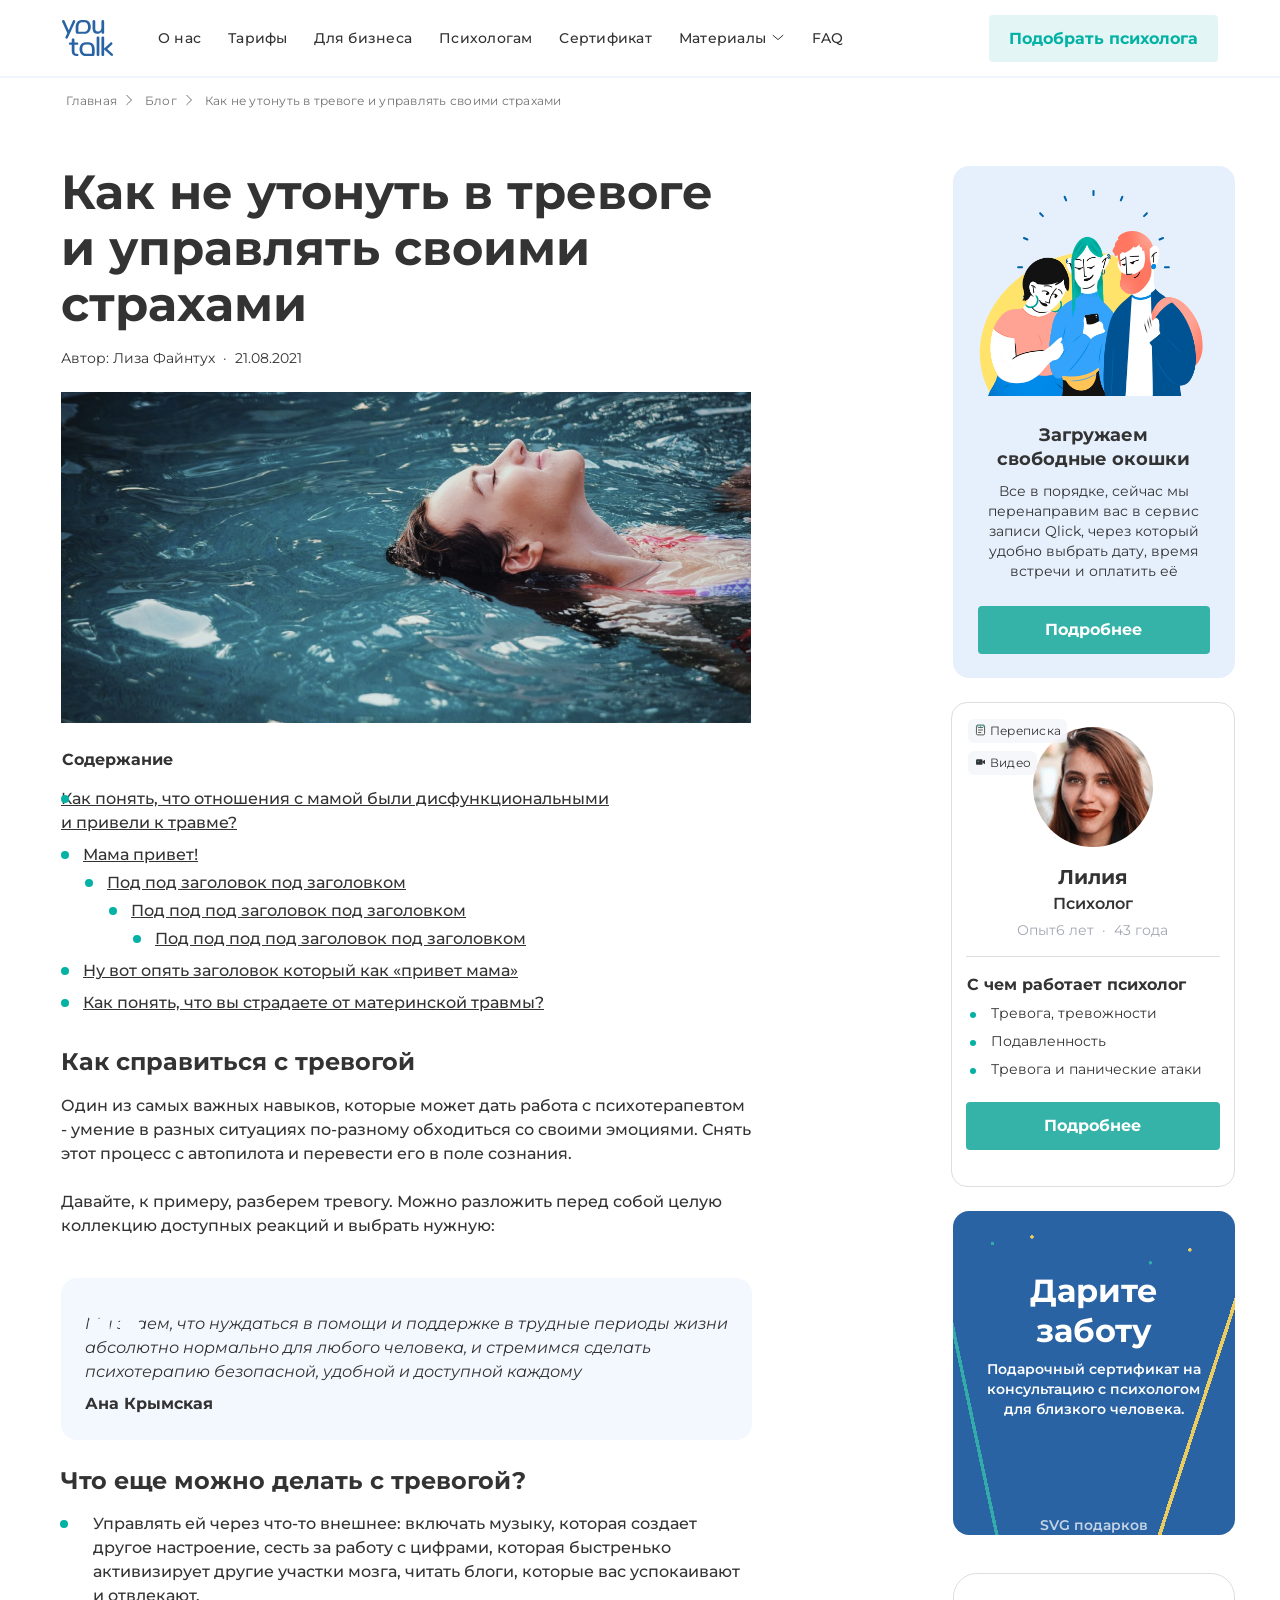
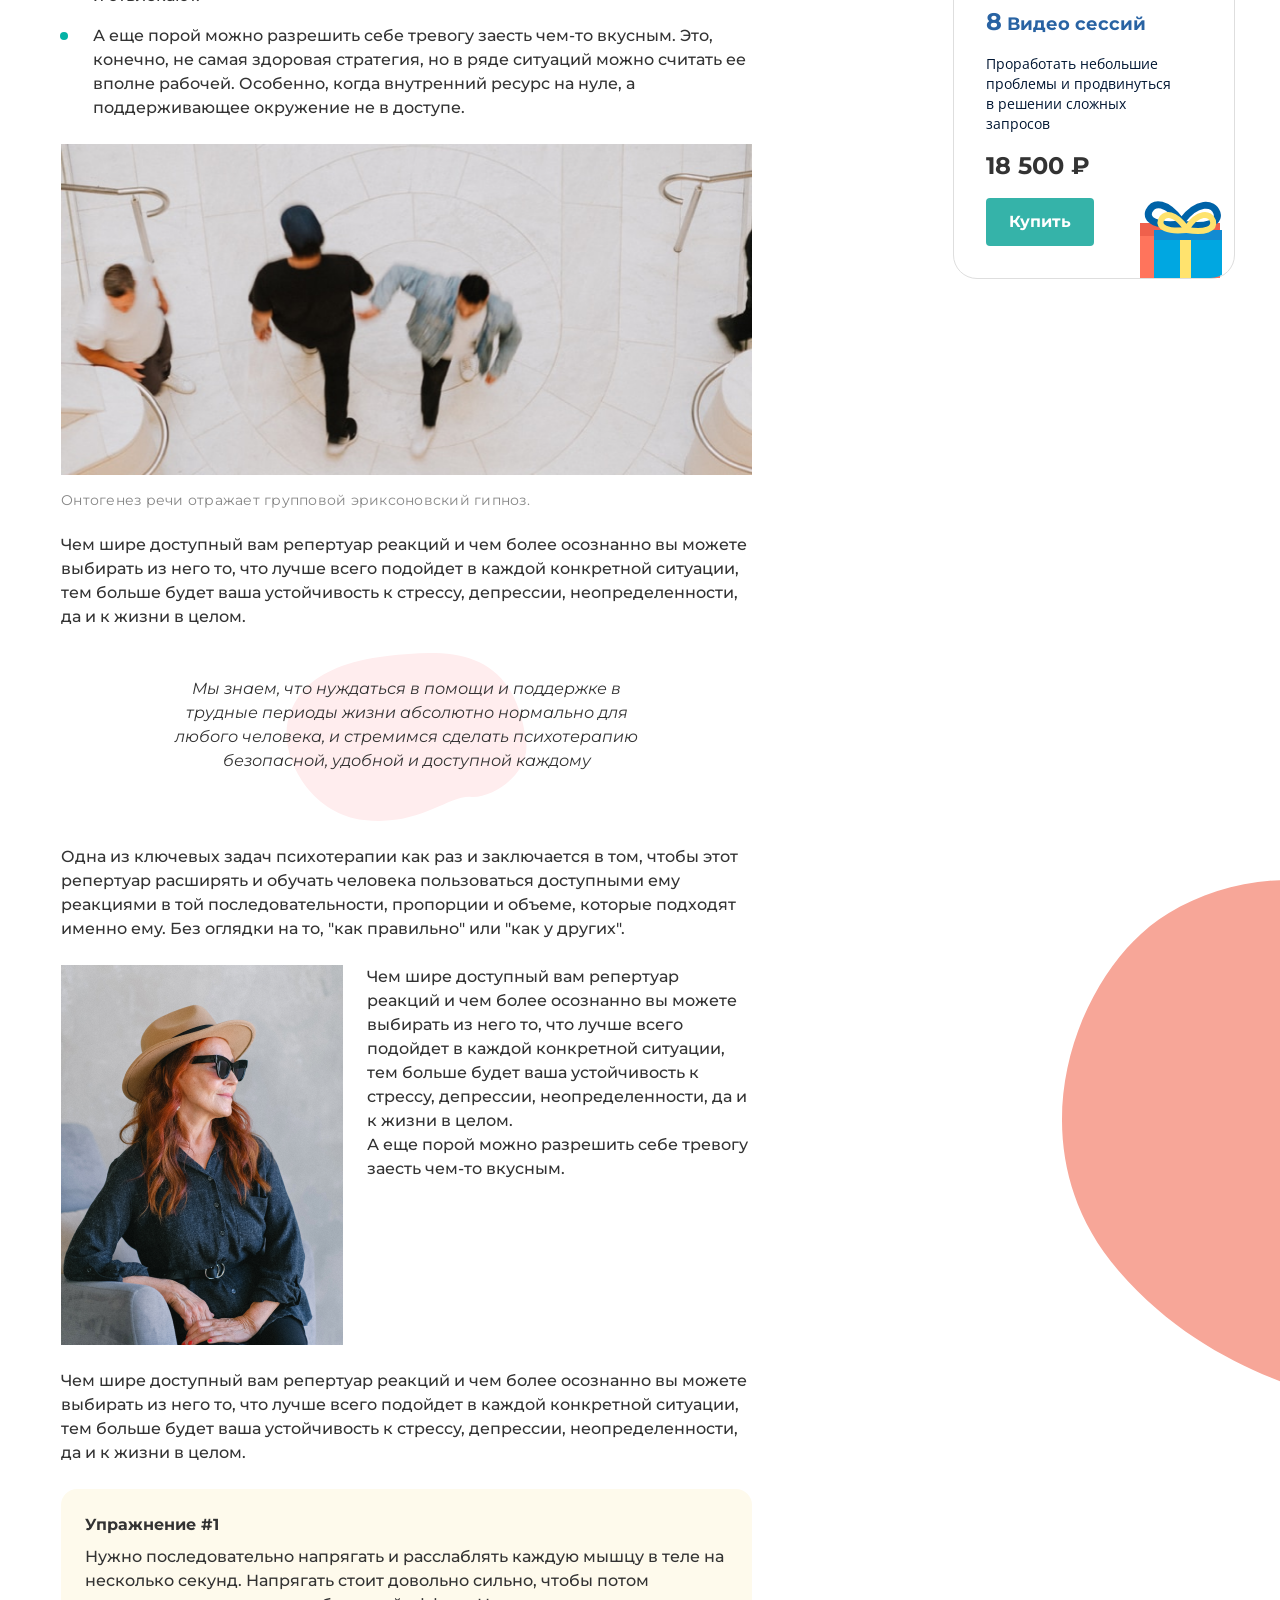
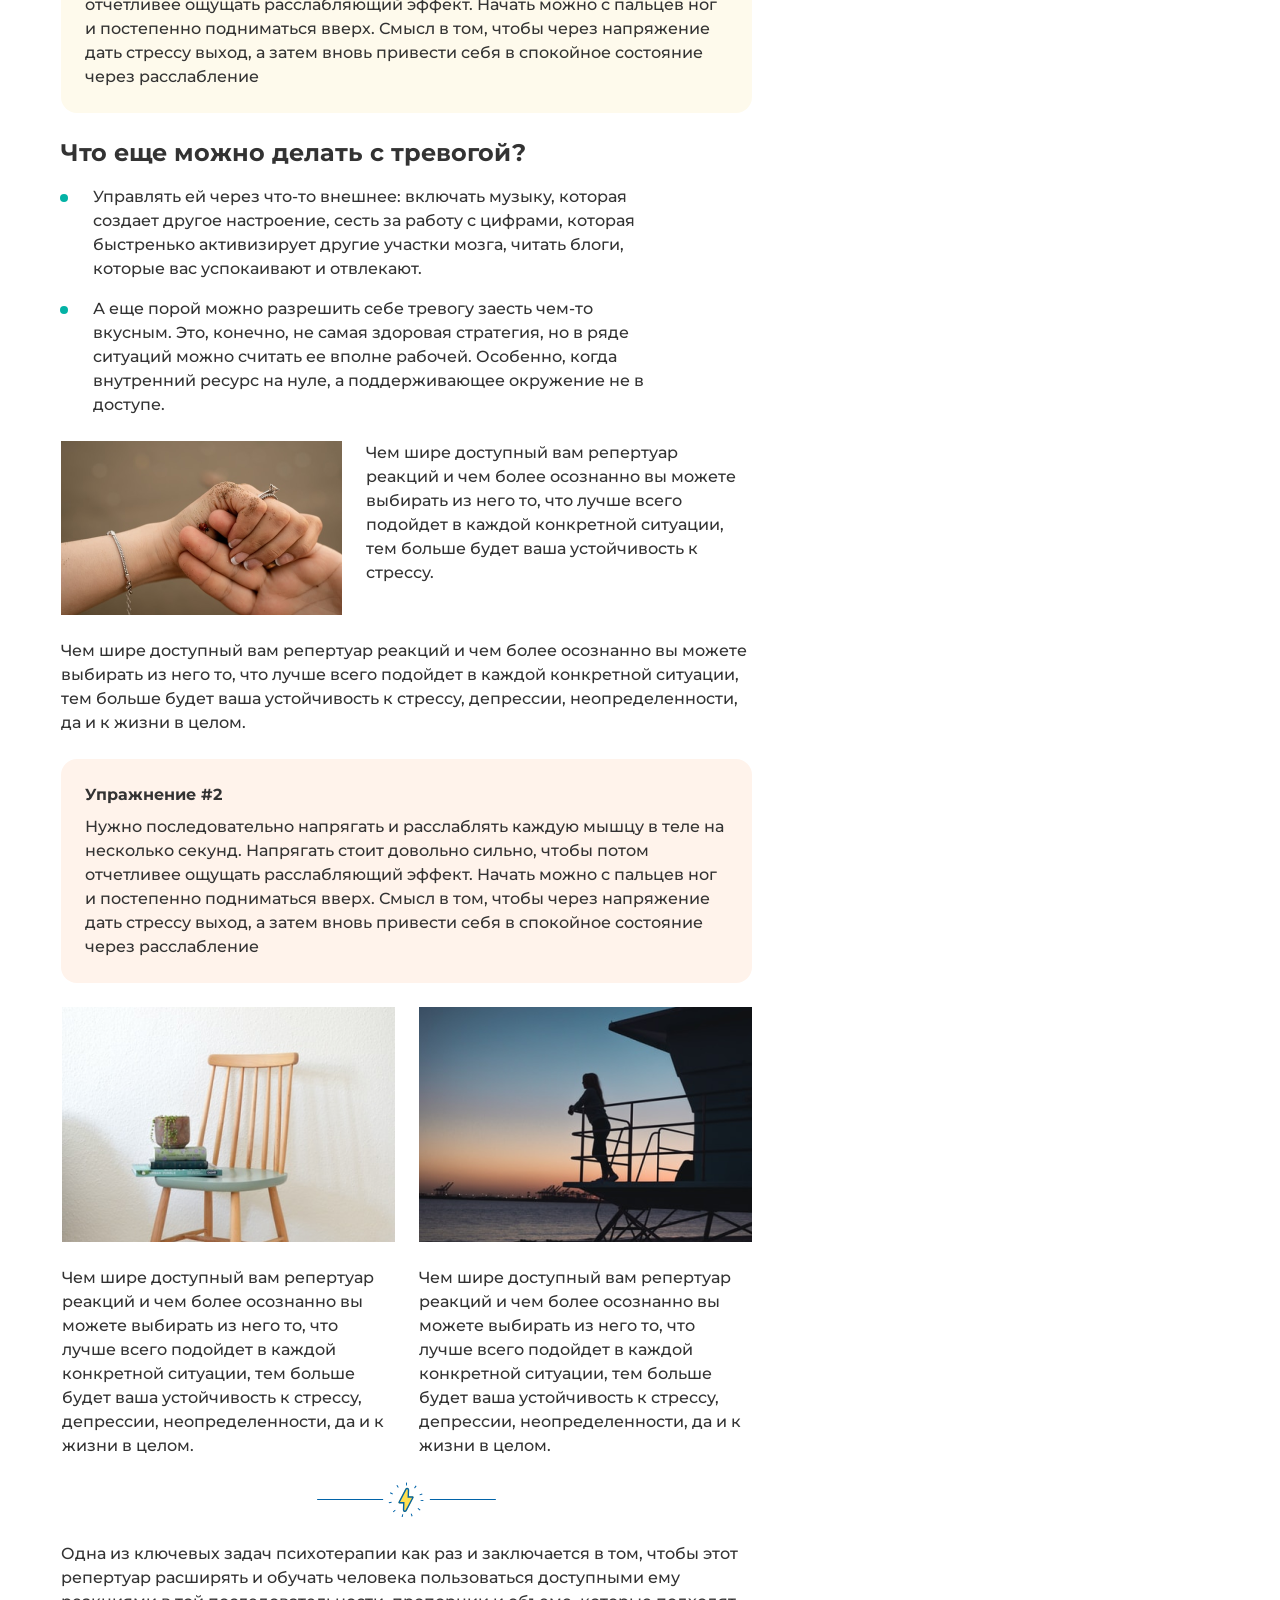
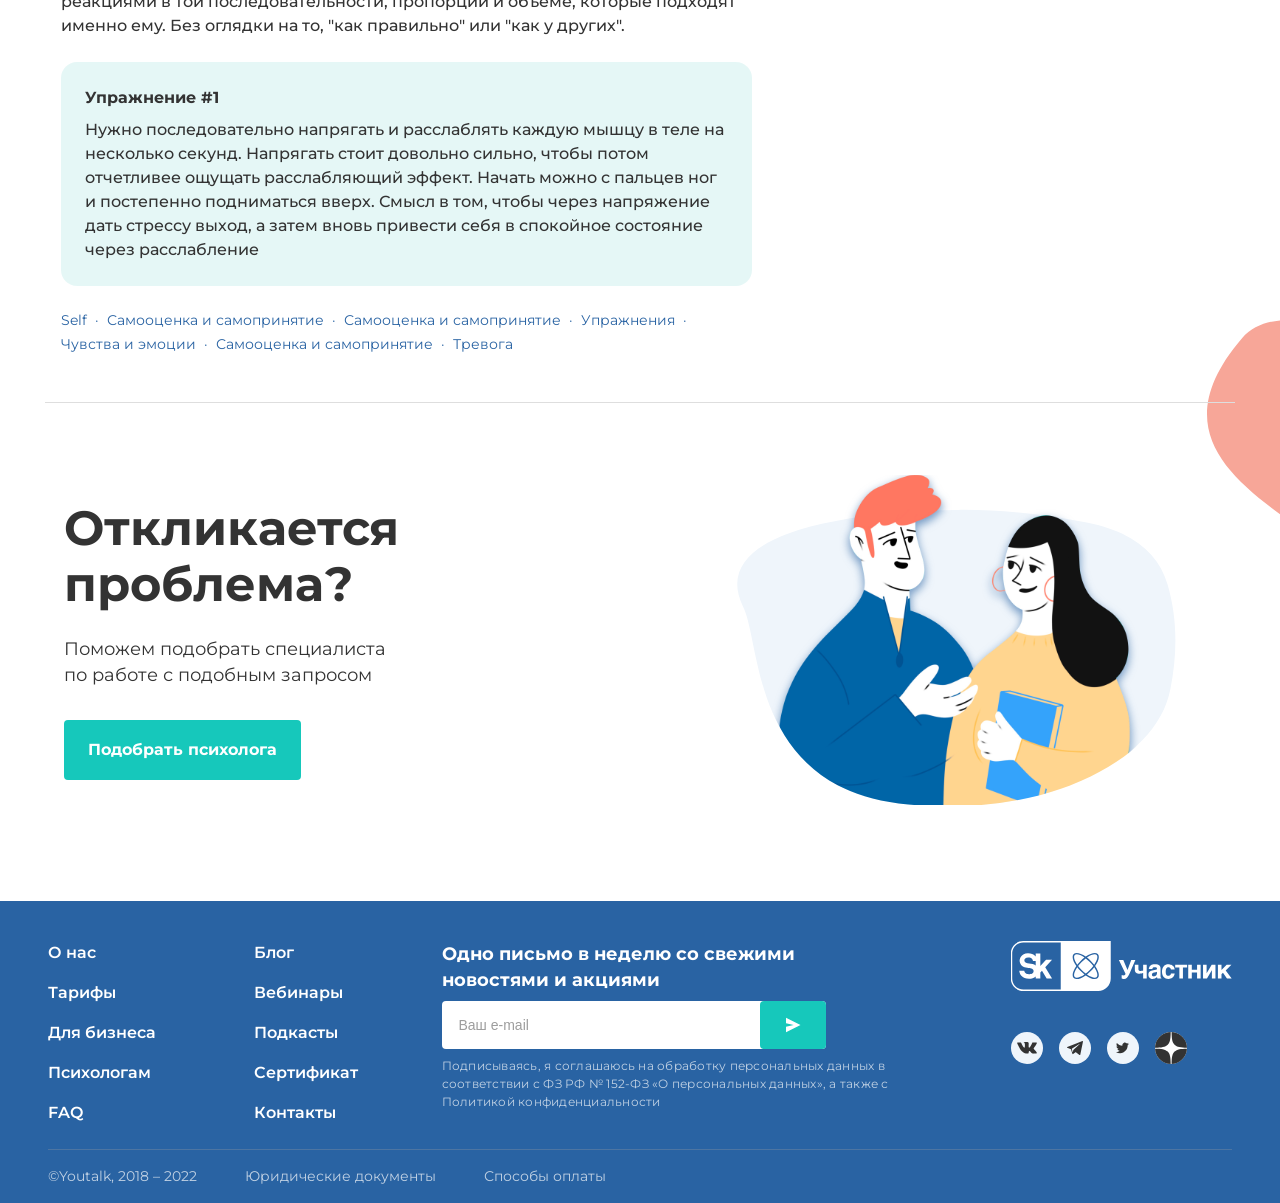
==== commit b7d3c9b7: "fix: svg and images" ====
--- a/article.html
+++ b/article.html
@@ -18,7 +18,7 @@
     <header>
         <div class="header">
             <div class="header__logo-container">
-                <img src="assets/youtalk.svg" alt="" class="header__site-logo">
+                <img src="assets/logo-youtalk.svg" alt="" class="header__site-logo">
             </div>
             <div class="header__adaptive-container " id="adaptive-container">
                 <nav class="header__navbar">
@@ -28,7 +28,7 @@
                         <li><a href="">Для бизнеса</a></li>
                         <li><a href="">Психологам</a></li>
                         <li><a href="">Сертификат</a></li>
-                        <li><a href="">Материалы <img src="assets/dropdown-item.svg" alt="" class="dropdown-item"></a>
+                        <li><a href="">Материалы <svg class="dropdown-item" width="17" height="17" viewBox="0 0 14 14" fill="none" aria-hidden="true" focusable="false"><path d="M2.09998 4.8999L6.99998 9.0999L11.9 4.8999" stroke="#333333" stroke-linecap="round" stroke-linejoin="round"/></svg></a>
                             <div class="header__dropdown">
                                 <a href="" class="header__dropdown-link">Ссылка 1</a>
                                 <a href="" class="header__dropdown-link">Ссылка 2</a>
@@ -40,7 +40,7 @@
                 </nav>
                 <button class="header__btn">Подобрать психолога</button>
             </div>
-            <div class="header__adaptive-link"><img src="assets/Vector.svg" alt=""></div>
+            <div class="header__adaptive-link" aria-label="Открыть меню"><svg width="18" height="14" viewBox="0 0 18 14" fill="none" aria-hidden="true" focusable="false"><path d="M0 1C0 0.447715 0.447715 0 1 0H17C17.5523 0 18 0.447715 18 1C18 1.55228 17.5523 2 17 2H1C0.447716 2 0 1.55228 0 1ZM0 7C0 6.44772 0.447715 6 1 6H17C17.5523 6 18 6.44772 18 7C18 7.55228 17.5523 8 17 8H1C0.447716 8 0 7.55228 0 7ZM0 13C0 12.4477 0.447715 12 1 12H17C17.5523 12 18 12.4477 18 13C18 13.5523 17.5523 14 17 14H1C0.447716 14 0 13.5523 0 13Z" fill="#03B2A5"/></svg></div>
         </div>
     </header>
     <main>
@@ -48,9 +48,9 @@
             <section class="blog-container">
                 <div class="blog-container__nav">
                     <a href="">Главная</a>
-                    <img src="assets/right.svg" alt="Следующая страница">
+                    <svg class="breadcrumb-icon" width="16" height="16" viewBox="0 0 16 16" fill="none" aria-hidden="true" focusable="false"><path d="M5.8125 12.6875L7.375 11.125L10.5 8L7.375 4.875L5.8125 3.3125" stroke="#333333" stroke-opacity="0.7" stroke-linecap="round" stroke-linejoin="round"/></svg>
                     <a href="index.html">Блог</a>
-                    <img src="assets/right.svg" alt="Следующая страница">
+                    <svg class="breadcrumb-icon" width="16" height="16" viewBox="0 0 16 16" fill="none" aria-hidden="true" focusable="false"><path d="M5.8125 12.6875L7.375 11.125L10.5 8L7.375 4.875L5.8125 3.3125" stroke="#333333" stroke-opacity="0.7" stroke-linecap="round" stroke-linejoin="round"/></svg>
                     <a href="article.html">Как не утонуть в тревоге и управлять своими страхами</a>
                 </div>
                 <h1 class="blog-container__title">Как не утонуть в тревоге и управлять своими страхами</h1>
@@ -63,7 +63,7 @@
                         <div>Self</div>
                     </div>
                 </div>
-                <div class="blog-container__img"><img src="assets/Image (5).png" alt="Обложка статьи"></div>
+                <div class="blog-container__img"><img src="assets/article-hero-woman-water.png" alt="Обложка статьи"></div>
                 <div class="blog-container__text-container">
                     <div class="blog-container__nav-content">
                         <h4 class="blog-container__nav-title">Содержание</h4>
@@ -100,7 +100,7 @@
                                 <div class="blog-container__qoute-container">
                                     <blockquote>Мы знаем, что нуждаться в помощи и поддержке в трудные периоды жизни абсолютно нормально для любого человека, и стремимся сделать психотерапию безопасной, удобной и доступной каждому</blockquote>
                                     <cite>Ана Крымская</cite>
-                                    <img src="assets/Vector.png" alt="Кавычки">
+                                    <svg class="quote-icon" width="56" height="36" viewBox="0 0 56 36" fill="none" aria-hidden="true" focusable="false"><path d="M18.2 0C8.4 6.4 3.5 14.2 3.5 23.4C3.5 31 8.1 36 14.6 36C20.4 36 24.8 31.8 24.8 25.9C24.8 20.4 21 16.6 15.7 16.6C14.8 16.6 13.8 16.7 12.9 17C14.4 12.8 17.8 8.8 23 5L18.2 0ZM49.4 0C39.6 6.4 34.7 14.2 34.7 23.4C34.7 31 39.3 36 45.8 36C51.6 36 56 31.8 56 25.9C56 20.4 52.2 16.6 46.9 16.6C46 16.6 45 16.7 44.1 17C45.6 12.8 49 8.8 54.2 5L49.4 0Z" fill="#F3F7FE"/></svg>
                                 </div>
                             </div>
                             <div class="blog-container__second-container">
@@ -110,14 +110,14 @@
                                     <li>А еще порой можно разрешить себе тревогу заесть чем-то вкусным. Это, конечно, не самая здоровая стратегия, но в ряде ситуаций можно считать ее вполне рабочей. Особенно, когда внутренний ресурс на нуле, а поддерживающее окружение не в доступе.</li>
                                 </ul>
                                 <div class="blog-container__image-container">
-                                    <img src="assets/Rectangle (15).png" alt="Фотография, используемая в статье">
+                                    <img src="assets/article-photo-stairs-top-view.png" alt="Фотография, используемая в статье">
                                     <div>Онтогенез речи отражает групповой эриксоновский гипноз. </div>
                                 </div>
                                 <p>Чем шире доступный вам репертуар реакций и чем более осознанно вы можете выбирать из него то, что лучше всего подойдет в каждой конкретной ситуации, тем больше будет ваша устойчивость к стрессу, депрессии, неопределенности, да и к жизни в целом.</p>
                                 <div>Мы знаем, что нуждаться в помощи и поддержке в трудные периоды жизни абсолютно нормально для любого человека, и стремимся сделать психотерапию безопасной, удобной и доступной каждому</div>
                                 <p>Одна из ключевых задач психотерапии как раз и заключается в том, чтобы этот репертуар расширять и обучать человека пользоваться доступными ему реакциями в той последовательности, пропорции и объеме, которые подходят именно ему. Без оглядки на то, "как правильно" или "как у других".</p>
                                 <div>
-                                    <img src="assets/Rectangle (16).png" alt="Портрет женщины">
+                                    <img src="assets/article-photo-red-haired-woman.png" alt="Портрет женщины">
                                     <p>Чем шире доступный вам репертуар реакций и чем более осознанно вы можете выбирать из него то, что лучше всего подойдет в каждой конкретной ситуации, тем больше будет ваша устойчивость к стрессу, депрессии, неопределенности, да и к жизни в целом. <br>А еще порой можно разрешить себе тревогу заесть чем-то вкусным. </p>
                                 </div>
                                 <p>Чем шире доступный вам репертуар реакций и чем более осознанно вы можете выбирать из него то, что лучше всего подойдет в каждой конкретной ситуации, тем больше будет ваша устойчивость к стрессу, депрессии, неопределенности, да и к жизни в целом.</p>
@@ -135,7 +135,7 @@
                                     </ul>
                                 </div>
                                 <div>
-                                    <img src="assets/Rectangle (17).png" alt="Фотография, используемая в тексте статьи">
+                                    <img src="assets/article-photo-hands.png" alt="Фотография, используемая в тексте статьи">
                                     <p>Чем шире доступный вам репертуар реакций и чем более осознанно вы можете выбирать из него то, что лучше всего подойдет в каждой конкретной ситуации, тем больше будет ваша устойчивость к стрессу.</p>
                                 </div>
                                 <p>Чем шире доступный вам репертуар реакций и чем более осознанно вы можете выбирать из него то, что лучше всего подойдет в каждой конкретной ситуации, тем больше будет ваша устойчивость к стрессу, депрессии, неопределенности, да и к жизни в целом.</p>
@@ -145,15 +145,15 @@
                                 </div>
                                 <div>
                                     <div class="blog-container__vertical-card">
-                                        <img src="assets/Rectangle (18).png" alt="Фотография, используемая в тексте статьи">
+                                        <img src="assets/article-photo-chair-books.png" alt="Фотография, используемая в тексте статьи">
                                         <p>Чем шире доступный вам репертуар реакций и чем более осознанно вы можете выбирать из него то, что лучше всего подойдет в каждой конкретной ситуации, тем больше будет ваша устойчивость к стрессу, депрессии, неопределенности, да и к жизни в целом.</p>
                                     </div>
                                     <div class="blog-container__vertical-card">
-                                        <img src="assets/Rectangle (19).png" alt="Фотография, используемая в тексте статьи">
+                                        <img src="assets/article-photo-lifeguard-sunset.png" alt="Фотография, используемая в тексте статьи">
                                         <p>Чем шире доступный вам репертуар реакций и чем более осознанно вы можете выбирать из него то, что лучше всего подойдет в каждой конкретной ситуации, тем больше будет ваша устойчивость к стрессу, депрессии, неопределенности, да и к жизни в целом.</p>
                                     </div>
                                 </div>
-                                <img src="assets/Group.svg" alt="Изображение, разделяющее текст">
+                                <img src="assets/article-divider-lightning.svg" alt="Изображение, разделяющее текст">
                                 <p>Одна из ключевых задач психотерапии как раз и заключается в том, чтобы этот репертуар расширять и обучать человека пользоваться доступными ему реакциями в той последовательности, пропорции и объеме, которые подходят именно ему. Без оглядки на то, "как правильно" или "как у других".</p>
                                 <div class="blog-container__article-container">
                                     <h4>Упражнение #1</h4>
@@ -181,7 +181,7 @@
             </section>
             <aside class="aside-content">
                 <article class="aside-content__card">
-                    <img src="assets/Frame.png" alt="Изображение, используемое в карточке доп.информации">
+                    <img src="assets/free-slots-illustration.svg" alt="Изображение, используемое в карточке доп.информации">
                     <div>
                         <h3>Загружаем свободные окошки</h3>
                         <p>Все в порядке, сейчас мы перенаправим вас в сервис записи Qlick, через который удобно выбрать дату,  время встречи и оплатить её</p>
@@ -189,7 +189,7 @@
                     <button>Подробнее</button>
                 </article>
                 <article class="aside-content__card-1">
-                    <img src="assets/Rectangle (20).png" alt="Портрет психолога">
+                    <img src="assets/psychologist-lilia-photo.png" alt="Портрет психолога">
                     <div class="aside-content__card-heading">
                         <h3>Лилия</h3>
                         <h4>Психолог</h4>
@@ -209,21 +209,27 @@
                         <button>Подробнее</button>
                     </div>
                     <div class="aside-content__category-container">
-                        <div class="aside-content__category"><img src="assets/memo.png" alt="Смайлик"><div>Переписка</div></div>
-                        <div class="aside-content__category"><img src="assets/video-camera.png" alt="Смайлик"><div>Видео</div></div>
+                        <div class="aside-content__category"><svg class="aside-content__category-icon" width="16" height="16" viewBox="0 0 16 16" fill="none" aria-hidden="true" focusable="false"><rect x="3" y="2" width="10" height="12" rx="1.5" fill="#F8F8F8" stroke="#333333" stroke-width="1"/><path d="M5.5 5H10.5M5.5 8H10.5M5.5 11H8.5" stroke="#333333" stroke-width="1" stroke-linecap="round"/><path d="M4.5 2V4M8 2V4M11.5 2V4" stroke="#35B3A9" stroke-width="1.2" stroke-linecap="round"/></svg><div>Переписка</div></div>
+                        <div class="aside-content__category"><svg class="aside-content__category-icon" width="16" height="16" viewBox="0 0 16 16" fill="none" aria-hidden="true" focusable="false"><rect x="2.5" y="4.5" width="8" height="7" rx="1.5" fill="#333333"/><path d="M10.5 7L13.5 5.25V10.75L10.5 9V7Z" fill="#333333"/><circle cx="5.25" cy="7.25" r="0.8" fill="#35B3A9"/></svg><div>Видео</div></div>
                     </div>
                 </article>
                 <article class="aside-content__card-2">
-                    <img src="assets/Group (1).svg" alt="Карточка доп.контента">
+                    <div class="aside-content__gift-text">
+                        <h3>Дарите заботу</h3>
+                        <p>Подарочный сертификат на консультацию с психологом для близкого человека.</p>
+                    </div>
+                    <div class="aside-content__gift-placeholder">
+                        <span>SVG подарков</span>
+                    </div>
                 </article>
                 <article class="aside-content__card-3">
                     <h3><span>8</span> Видео сессий</h3>
                     <p>Проработать небольшие проблемы и продвинуться в решении сложных запросов</p>
                     <div class="aside-content__card-price">18 500 &#8381;</div>
                     <button>Купить</button>
-                    <img src="assets/Image.svg" alt="Изображение подарочка">
-                    <img src="assets/Image (1).svg" alt="Изображение подарочка">
-                    <div class="adaptive-img"><img src="assets/Image (2).svg" alt="Изображение подарочка"></div>
+                    <img src="assets/gift-blue-left.svg" alt="Изображение подарочка">
+                    <img src="assets/gift-red-center.svg" alt="Изображение подарочка">
+                    <div class="adaptive-img"><img src="assets/gift-blue-right.svg" alt="Изображение подарочка"></div>
                 </article>
             </aside>    
         </div>
@@ -233,7 +239,7 @@
                 <p>Поможем подобрать специалиста по работе с подобным запросом</p>
                 <button>Подобрать психолога</button>
             </div>
-            <img class="problem-cta__image" src="assets/Frame (4).svg" alt="Психологическая поддержка">
+            <img class="problem-cta__image" src="assets/support-selection-illustration.svg" alt="Психологическая поддержка">
         </div>
     </main>
     <footer>
@@ -262,18 +268,18 @@
                     <div class="footer-container__input-container">
                         <input type="email" placeholder="Ваш e-mail" id="FormEmail" class="footer-container__input">
                         <button type="submit" class="footer-container__btn">
-                            <img src="assets/icons8-clip-91.png" alt="Кнопка 'Отправить данные'">        
+                            <svg class="footer-container__send-icon" width="24" height="24" viewBox="0 0 24 24" fill="none" aria-hidden="true" focusable="false"><path d="M5 4.75L19.5 12L5 19.25V13.7L12.6 12L5 10.3V4.75Z" fill="white"/></svg>        
                         </button>
                     </div>
                     <p class="footer-container__input-description">Подписываясь, я соглашаюсь на обработку персональных данных в соответствии с ФЗ РФ № 152-ФЗ «О персональных данных», а также с Политикой конфиденциальности</p>
                 </div>
                 <div class="footer-container__member-container">
-                    <img src="assets/sk.svg" alt="">
+                    <img src="assets/logo-skolkovo-member.svg" alt="">
                     <div class="footer-container__social-container">
-                        <div><a href="https://vk.com/" target="_blank"><img src="assets/Frame.svg" alt="Ссылка на сайт 'VK' " class="footer-container__socicon"></a></div>
-                        <div><a href="https://web.telegram.org/k/" target="_blank"><img src="assets/Frame (1).svg" alt="Ссылка на сайт 'Telegram'" class="footer-container__socicon"></a></div>
-                        <div><a href="https://twitter.com/" target="_blank"><img src="assets/Frame (2).svg" alt="Ссылка на сайт 'Twitter' " class="footer-container__socicon"></a></div>
-                        <div><a href="https://dzen.ru/" target="_blank"><img src="assets/Frame (3).svg" alt="Ссылка на сайт 'Яндекс Дзен' " class="footer-container__socicon"></a></div>
+                        <div><a href="https://vk.com/" target="_blank" aria-label="VK"><svg class="footer-container__socicon" width="20" height="12" viewBox="0 0 20 12" fill="none" aria-hidden="true" focusable="false"><path d="M19.8217 10.5411C19.768 10.4479 19.4355 9.69956 17.8353 8.16152C16.1602 6.55099 16.3852 6.81251 18.4029 4.02774C19.6317 2.33176 20.123 1.29605 19.9692 0.853278C19.823 0.431225 18.9192 0.542564 18.9192 0.542564L15.9139 0.560689C15.9139 0.560689 15.6914 0.529618 15.5252 0.631894C15.3639 0.732876 15.2601 0.965912 15.2601 0.965912C15.2601 0.965912 14.7839 2.27868 14.1488 3.39466C12.81 5.74961 12.2737 5.87389 12.0549 5.7276C11.5461 5.38711 11.6736 4.35787 11.6736 3.62769C11.6736 1.34524 12.0074 0.39368 11.0223 0.147699C10.6948 0.0661363 10.4548 0.0117614 9.61848 0.00269895C8.54591 -0.00895281 7.63709 0.00658289 7.1233 0.266806C6.78078 0.440288 6.51701 0.827385 6.67827 0.849394C6.87703 0.876582 7.32707 0.974974 7.56583 1.31158C7.87461 1.74529 7.86336 2.72144 7.86336 2.72144C7.86336 2.72144 8.04087 5.40782 7.44958 5.74184C7.0433 5.97099 6.487 5.50363 5.29317 3.36618C4.68187 2.2722 4.21934 1.06172 4.21934 1.06172C4.21934 1.06172 4.13058 0.836448 3.97182 0.716046C3.77931 0.569752 3.50929 0.523145 3.50929 0.523145L0.651577 0.54127C0.651577 0.54127 0.222795 0.554216 0.0652839 0.747118C-0.0747264 0.919305 0.054033 1.27404 0.054033 1.27404C0.054033 1.27404 2.2917 6.6947 4.82438 9.42768C7.1483 11.9328 9.786 11.7684 9.786 11.7684H10.9811C10.9811 11.7684 11.3424 11.727 11.5261 11.5211C11.6961 11.3321 11.6899 10.9774 11.6899 10.9774C11.6899 10.9774 11.6661 9.31634 12.4112 9.07166C13.145 8.83085 14.0876 10.677 15.0864 11.3878C15.8414 11.925 16.4152 11.8072 16.4152 11.8072L19.0867 11.7684C19.0867 11.7684 20.4843 11.6791 19.8217 10.5411Z" fill="#333333"/></svg></a></div>
+                        <div><a href="https://web.telegram.org/k/" target="_blank" aria-label="Telegram"><svg class="footer-container__socicon" width="16" height="14" viewBox="0 0 16 14" fill="none" aria-hidden="true" focusable="false"><path d="M0.282608 6.76936L3.96933 8.16383L5.39632 12.8146C5.48763 13.1125 5.84704 13.2226 6.0856 13.0249L8.14064 11.3271C8.35606 11.1492 8.66288 11.1404 8.88801 11.306L12.5946 14.0331C12.8498 14.2211 13.2113 14.0794 13.2753 13.7669L15.9906 0.530734C16.0604 0.189359 15.7295 -0.0954258 15.4087 0.0302926L0.278288 5.94549C-0.0950996 6.09142 -0.0918463 6.62716 0.282608 6.76936ZM5.16635 7.42152L12.3716 2.92425C12.5011 2.84366 12.6343 3.0211 12.5231 3.12564L6.5767 8.72729C6.36768 8.92446 6.23286 9.18833 6.19467 9.47474L5.99211 10.996C5.96528 11.1991 5.68373 11.2193 5.62843 11.0227L4.84939 8.24863C4.76016 7.93223 4.89019 7.59426 5.16635 7.42152Z" fill="#333333"/></svg></a></div>
+                        <div><a href="https://twitter.com/" target="_blank" aria-label="Twitter"><svg class="footer-container__socicon" width="18" height="18" viewBox="0 0 18 18" fill="none" aria-hidden="true" focusable="false"><path d="M17.4702 3.71327C16.834 3.99468 16.1593 4.1795 15.4685 4.26161C16.1967 3.82613 16.7416 3.14078 17.0019 2.33327C16.3185 2.73994 15.5694 3.02494 14.7885 3.17911C14.264 2.61792 13.5688 2.24574 12.811 2.12043C12.0532 1.99511 11.2752 2.12368 10.5979 2.48615C9.9207 2.84862 9.3822 3.42468 9.06614 4.12477C8.75008 4.82486 8.67417 5.60976 8.85021 6.35744C7.46447 6.28798 6.10882 5.92788 4.87128 5.30049C3.63374 4.67311 2.54198 3.79248 1.66688 2.71577C1.35712 3.24781 1.19434 3.85263 1.19521 4.46827C1.19521 5.67661 1.81021 6.74411 2.74521 7.36911C2.19188 7.35169 1.65074 7.20226 1.16688 6.93327V6.9766C1.16704 7.78136 1.44552 8.56129 1.95508 9.18415C2.46465 9.80702 3.17394 10.2345 3.96271 10.3941C3.44905 10.5333 2.91046 10.5538 2.38771 10.4541C2.6101 11.1468 3.04355 11.7526 3.62737 12.1867C4.21119 12.6208 4.91615 12.8614 5.64354 12.8749C4.92061 13.4427 4.09286 13.8624 3.20761 14.1101C2.32236 14.3577 1.39698 14.4285 0.484375 14.3183C2.07746 15.3428 3.93196 15.8867 5.82604 15.8849C12.2369 15.8849 15.7427 10.5741 15.7427 5.96827C15.7427 5.81827 15.7385 5.66661 15.7319 5.51827C16.4143 5.02508 17.0032 4.41412 17.471 3.71411L17.4702 3.71327Z" fill="#333333"/></svg></a></div>
+                        <div><a href="https://dzen.ru/" target="_blank" aria-label="Яндекс Дзен"><svg class="footer-container__socicon" width="32" height="32" viewBox="0 0 32 32" fill="none" aria-hidden="true" focusable="false"><path d="M0 16C0 7.16343 7.16343 0 16 0C24.8366 0 32 7.16343 32 16C32 24.8366 24.8366 32 16 32C7.16343 32 0 24.8366 0 16Z" fill="#333333"/><path fill-rule="evenodd" clip-rule="evenodd" d="M15.6762 0C15.6006 6.58251 15.1702 10.2664 12.7183 12.7183C10.2664 15.1702 6.58251 15.6006 0 15.6762V16.6315C6.58251 16.707 10.2664 17.1375 12.7183 19.5894C15.1317 22.0028 15.5866 25.6099 15.6724 32H16.6353C16.721 25.6099 17.1759 22.0028 19.5894 19.5894C22.0028 17.1759 25.6099 16.721 32 16.6353V15.6723C25.6099 15.5866 22.0028 15.1317 19.5894 12.7183C17.1375 10.2664 16.707 6.58251 16.6315 0H15.6762Z" fill="white"/></svg></a></div>
                     </div>
                 </div>
             </div>
--- a/css/header.css
+++ b/css/header.css
@@ -1,4 +1,4 @@
-
+﻿
 header {
     height: 76px;
     border-bottom: 0.195vmax solid #EFF5FB;
--- a/css/blog.css
+++ b/css/blog.css
@@ -1,10 +1,21 @@
-body {
+﻿body {
     margin: 0;
     background: #fff;
     font-family: 'Montserrat';
     overflow-x: hidden;
     color: #333;
     width: 100vw;
+    position: relative;
+}
+body::before,
+body::after {
+    display: none;
+}
+header,
+main,
+footer {
+    position: relative;
+    z-index: 1;
 }
 html  {
     font-size: 14px;
@@ -41,7 +52,7 @@
     overflow: hidden;
     text-overflow: ellipsis; 
 }
-.blog-container__nav > img {
+.blog-container__nav > svg {
     margin-left: -4.25px;
 }
 .blog-container__title {
@@ -85,17 +96,28 @@
     width: 80%; 
 }
 .blog-container__nav-content > ul {
-    padding-left: 24px;
+    padding-left: 0;
     margin: 0; 
     margin-top: -6.5px;
 }
 .blog-container__nav-content > ul li {
-    list-style-type : disc;
-    list-style-image: url(../assets/Ellipse.png); 
+    list-style: none;
+    position: relative;
     padding: 0; 
 }
+.blog-container__nav-content > ul li::before {
+    content: "";
+    position: absolute;
+    top: 0.55em;
+    left: 0;
+    width: 8px;
+    height: 8px;
+    border-radius: 50%;
+    background-color: #03B2A5;
+}
 .blog-container__nav-content > ul li a {
-    margin-left: 10px;
+    display: inline-block;
+    margin-left: 22px;
 }
 .blog-container__nav-content > ul:first-of-type {
     display: flex; 
@@ -109,19 +131,9 @@
     margin-left: -16px; 
 }
 .blog-container__nav-content > ul > li:nth-of-type(2) > ul li {
-    list-style: none; 
     margin-top: 4px;
 } 
-.blog-container__nav-content > ul > li:nth-of-type(1) {
-    list-style: none;
-    background-image: url(../assets/Ellipse.png);
-    background-repeat: no-repeat;
-    background-position: left center;
-    margin-left: -15px; 
-} 
 .blog-container__nav-content > ul > li:nth-of-type(1)  >a {
-    position: relative;
-    left: 25px;
     margin: 0;
 }
 .adaptive-img {
@@ -171,7 +183,7 @@
     margin-left: 24px;
     margin-bottom: 24px;
 }
-.blog-container__qoute-container > img {
+.blog-container__qoute-container > .quote-icon {
     position: absolute;
     top: 24px;
     left: 24px;
@@ -204,8 +216,19 @@
 }
 
 .blog-container__second-container > ul li, .blog-container__third-container ul li {
-    list-style-type: disc;
-    list-style-image: url(../assets/Ellipse.png);
+    list-style: none;
+    position: relative;
+}
+.blog-container__second-container > ul li::before,
+.blog-container__third-container ul li::before {
+    content: "";
+    position: absolute;
+    top: 0.55em;
+    left: -24px;
+    width: 8px;
+    height: 8px;
+    border-radius: 50%;
+    background-color: #03B2A5;
 }
 .blog-container__second-container {
     display: flex;
@@ -252,7 +275,7 @@
     margin: 0 auto;
     padding-top: 24px;
     padding-bottom: 48px;
-    background-image: url("../assets/Vector (1).svg");
+    background-image: url("../assets/quote-background-blob.svg");
     background-repeat: no-repeat;
     background-position:  center;
 }
@@ -417,10 +440,9 @@
     letter-spacing: 0.25px;
     font-size: 12px;
 } 
-.aside-content__category > img {
+.aside-content__category > .aside-content__category-icon {
     width: 13px !important; 
     height: 16px !important;  
-    border-radius: 0 !important;
     margin-top: 0 !important;
 }
 .aside-content__card {
@@ -530,9 +552,19 @@
     margin-top: -1px; 
 }
 .aside-content__card-footer > ul li {
-    list-style-type: disc;
-    list-style-image: url(../assets/Ellipse.png);
+    list-style: none;
+    position: relative;
     padding-left: 3px;
+}
+.aside-content__card-footer > ul li::before {
+    content: "";
+    position: absolute;
+    top: 0.55em;
+    left: -18px;
+    width: 6px;
+    height: 6px;
+    border-radius: 50%;
+    background-color: #03B2A5;
 }
 .aside-content__card-footer {
     display: flex;
@@ -645,26 +677,33 @@
     margin-top: 32px;
 }
 main > div:nth-of-type(2) {
-    max-width: 1205px;
-    margin: 0 auto;
-    margin-top: 72px;
-    margin-bottom: 24px;
-    display: flex;
-    flex-direction: row;    
-    gap: 21.7vw;
-    padding-left:  22px;
+    width: min(100% - 128px, 1356px);
+    max-width: 1356px;
+    margin: 72px auto 96px;
+    display: flex;
+    flex-direction: row;
+    align-items: center;
+    justify-content: space-between;
+    gap: clamp(72px, 10vw, 180px);
+    padding: 0;
 }
 .problem-cta {
     align-items: center;
+    box-sizing: border-box;
+    overflow: visible;
+    padding-bottom: 56px;
 }
 .problem-cta__content {
     flex: 0 0 348px;
 }
 .problem-cta__image {
     display: block;
-    width: 520px;
-    max-width: 45vw;
+    flex: 0 1 520px;
+    width: min(44vw, 520px);
+    max-width: 520px;
+    max-height: 330px;
     height: auto;
+    object-fit: contain;
 }
 .background-container {
     display: none;
@@ -683,9 +722,6 @@
 .aside-content__card-1 button:hover {
     cursor: pointer;
     background-color: #31a59b;
-}
-.aside-content__card-2:hover {
-    cursor: pointer;
 }
 .aside-content__card-3 > button:hover {
     cursor: pointer;
@@ -789,12 +825,6 @@
         width: 100%;
         height: 280px; 
     }
-    .aside-content__card-2 > img {
-        width: 100%;
-        height: 100%;
-        object-fit: cover;
-        border-radius: 16px;
-    }
     .aside-content__card-3 {
         padding: 24px;
     }
@@ -864,13 +894,8 @@
         margin-bottom: 32px;
     }
     .aside-content__card-2 {
-        background-image: url("../assets/Group (2).svg");
-        background-repeat: no-repeat; 
         max-width: 356px;
         height: 242px; 
-    }
-    .aside-content__card-2 > img {
-        display: none;
     }
     .aside-content__card-3 {
         margin-top: 0; 
@@ -958,11 +983,6 @@
     .blog-container__nav-content > ul li {
         list-style-position: outside;
     }
-    .blog-container__nav-content > ul > li:nth-of-type(1) {
-        background: none; 
-        list-style: disc url(../assets/Ellipse.png) outside;
-    }
-    
     .blog-container__nav-content > ul > li:nth-of-type(1)  {
         margin-left: 0 ; 
 
@@ -1093,7 +1113,7 @@
     .blog-container__qoute-container {
         margin-top: 32px;  
     }
-    .blog-container__qoute-container > img {
+    .blog-container__qoute-container > .quote-icon {
         width: 8%;
         height: 36px;
         top: 16px;
@@ -1156,7 +1176,6 @@
         width: 80%;
     }
     .aside-content__card-2 {
-        background: url("../assets/Group (3).svg");
         height: 90vw;
     }
     .aside-content__card-3 {
@@ -1196,8 +1215,144 @@
 }
 
 @media screen and (min-width: 1200px) {
+    body::before,
+    body::after {
+        content: "";
+        display: block;
+        position: absolute;
+        right: 0;
+        background-repeat: no-repeat;
+        background-size: contain;
+        pointer-events: none;
+        z-index: 0;
+    }
+
+    body::before {
+        top: 2480px;
+        width: 218px;
+        height: 606px;
+        background-image: url("../assets/article-bg-blob-large.svg");
+    }
+
+    body::after {
+        top: 5120px;
+        width: 73px;
+        height: 240px;
+        background-image: url("../assets/article-bg-blob-small.svg");
+    }
+
     .problem-cta {
         display: flex;
+    }
+}
+
+/* The gift certificate card is built with HTML/CSS; only the present artwork is SVG. */
+.aside-content__card-2 {
+    position: relative;
+    display: flex;
+    flex-direction: column;
+    justify-content: space-between;
+    box-sizing: border-box;
+    width: 100%;
+    min-height: 292px;
+    padding: 60px 24px 0;
+    overflow: hidden;
+    border-radius: 16px;
+    background: #2963A3;
+    cursor: default;
+}
+
+.aside-content__card-2::before {
+    content: "";
+    position: absolute;
+    inset: 0;
+    opacity: 0.9;
+    background:
+        radial-gradient(circle at 14% 10%, #35B3A9 0 1.5px, transparent 2px),
+        radial-gradient(circle at 28% 8%, #FFD85A 0 1.5px, transparent 2px),
+        radial-gradient(circle at 70% 16%, #35B3A9 0 1.5px, transparent 2px),
+        radial-gradient(circle at 84% 12%, #FFD85A 0 1.5px, transparent 2px),
+        linear-gradient(78deg, transparent 12%, #35B3A9 12% 13%, transparent 13%),
+        linear-gradient(108deg, transparent 80%, #FFD85A 80% 81%, transparent 81%);
+    pointer-events: none;
+}
+
+.aside-content__gift-text {
+    position: relative;
+    z-index: 1;
+    display: flex;
+    flex-direction: column;
+    align-items: center;
+    gap: 8px;
+    color: #FFFFFF;
+    text-align: center;
+}
+
+.aside-content__gift-text h3 {
+    margin: 0;
+    font-family: 'Montserrat';
+    font-size: 32px;
+    font-weight: 700;
+    line-height: 40px;
+}
+
+.aside-content__gift-text p {
+    margin: 0;
+    max-width: 234px;
+    font-family: 'Montserrat';
+    font-size: 14px;
+    font-weight: 600;
+    line-height: 20px;
+}
+
+.aside-content__gift-placeholder {
+    position: relative;
+    z-index: 1;
+    display: flex;
+    align-items: flex-end;
+    justify-content: center;
+    width: calc(100% + 48px);
+    margin-left: -24px;
+    min-height: 116px;
+}
+
+.aside-content__gift-placeholder span {
+    color: rgba(255, 255, 255, 0.72);
+    font-family: 'Montserrat';
+    font-size: 14px;
+    font-weight: 600;
+    line-height: 20px;
+}
+
+.aside-content__gift-placeholder svg,
+.aside-content__gift-placeholder img {
+    display: block;
+    width: 100%;
+    max-width: 282px;
+    min-height: 116px;
+    object-fit: contain;
+}
+
+@media screen and (max-width: 965px) {
+    .aside-content__card-2 {
+        max-width: none;
+        min-height: 280px;
+        height: auto;
+        background-image: none;
+        background-color: #2963A3;
+    }
+}
+
+@media screen and (max-width: 455px) {
+    .aside-content__card-2 {
+        height: auto;
+        min-height: 292px;
+        background-image: none;
+    }
+
+    .aside-content__gift-text h3 {
+        font-size: 28px;
+        line-height: 36px;
     }
 }
 
@@ -1272,5 +1427,46 @@
 
 }
 
+@media screen and (min-width: 768px) and (max-width: 965px) {
+    .aside-content {
+        display: grid;
+        grid-template-columns: repeat(2, minmax(0, 356px));
+        justify-content: center;
+        align-items: start;
+        width: min(calc(100% - 64px), 730px) !important;
+        gap: 36px 16px;
+    }
+
+    .aside-content__card,
+    .aside-content__card-1 {
+        width: 100%;
+        max-width: none;
+        box-sizing: border-box;
+    }
+
+    .aside-content__card-2 {
+        grid-column: 1 / -1;
+        justify-self: center;
+        width: 100vw;
+        max-width: none;
+        min-height: 284px;
+        margin-left: calc(50% - 50vw);
+        margin-right: calc(50% - 50vw);
+        border-radius: 0 16px 16px 0;
+    }
+
+    .aside-content__card-3 {
+        grid-column: 1 / -1;
+        justify-self: center;
+        width: 356px;
+        max-width: 356px;
+        box-sizing: border-box;
+    }
+
+    .aside-content article {
+        outline: none;
+    }
+}
+
  
 
--- a/css/footer.css
+++ b/css/footer.css
@@ -1,4 +1,4 @@
-footer {
+﻿footer {
     background: #2963A3; 
     top: 180px;
     position: relative;
@@ -88,8 +88,9 @@
     align-items: center;
     height: 100%;
 }
-.footer-container__btn > img {
-    height: 45px;
+.footer-container__btn > svg {
+    width: 24px;
+    height: 24px;
 }
 .footer-container__btn:hover {
     background-color: #13ada3;
@@ -108,20 +109,20 @@
     width: 486px;
    
 }
-.footer-container__social-container > div:nth-of-type(1) > .footer-container__socicon {
+.footer-container__social-container > div:nth-of-type(1) .footer-container__socicon {
     width: 20px;
     height: 11.82px;
 }
-.footer-container__social-container > div:nth-of-type(2) > .footer-container__socicon {
+.footer-container__social-container > div:nth-of-type(2) .footer-container__socicon {
     width: 16px;
     height: 14.12px;
 }
 
-.footer-container__social-container > div:nth-of-type(3) > .footer-container__socicon {
+.footer-container__social-container > div:nth-of-type(3) .footer-container__socicon {
     width: 17px;
     height: 13.81px;
 }
-.footer-container__social-container > div:nth-of-type(4) > .footer-container__socicon {
+.footer-container__social-container > div:nth-of-type(4) .footer-container__socicon {
     width: 32px;
     height: 32px;
 }
@@ -199,8 +200,9 @@
         row-gap: 26px; 
         padding-left: 8px;
     }
-    .footer-container__btn > img {
-        height: 45px;
+    .footer-container__btn > svg {
+        width: 24px;
+        height: 24px;
     }
     .footer-container__social-container > div > a {
         width: 100%;
@@ -245,8 +247,9 @@
         width: 18px;
         height: 18px;
     }
-    .footer-container__btn > img {
-        height: 45px;
+    .footer-container__btn > svg {
+        width: 24px;
+        height: 24px;
     }
     .footer-container__social-container > div > a {
         width: 100%;
@@ -294,8 +297,9 @@
     .footer-container__social-container {
         margin-top: 15px;
     }
-    .footer-container__btn > img {
-        height: 45px;
+    .footer-container__btn > svg {
+        width: 24px;
+        height: 24px;
     }
     .footer-container__social-container > div > a {  
         width: 100%;
@@ -324,8 +328,9 @@
     .footer-container__input-group {
         width: 100%;
     }
-    .footer-container__btn > img {
-        height: 45px;
+    .footer-container__btn > svg {
+        width: 24px;
+        height: 24px;
     }
     .footer-container__social-container > div > a  {  
         width: 100%;
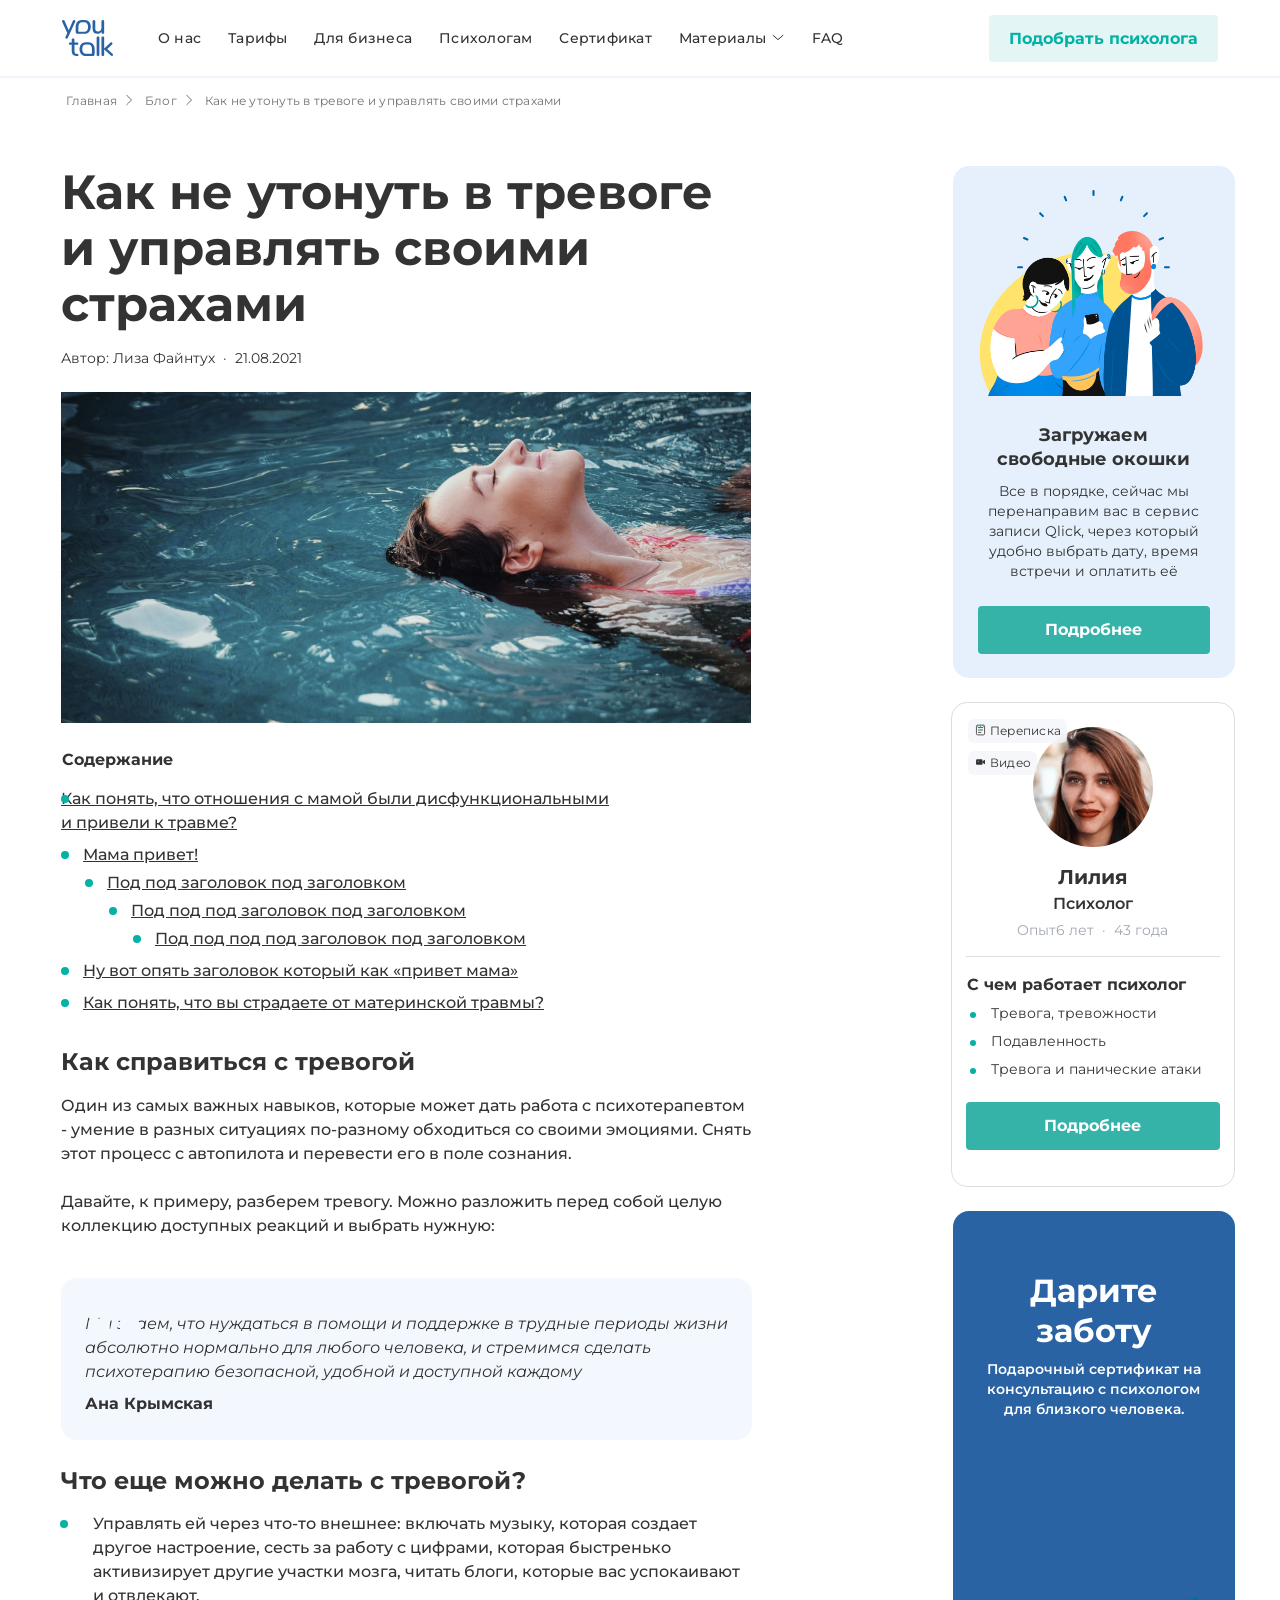
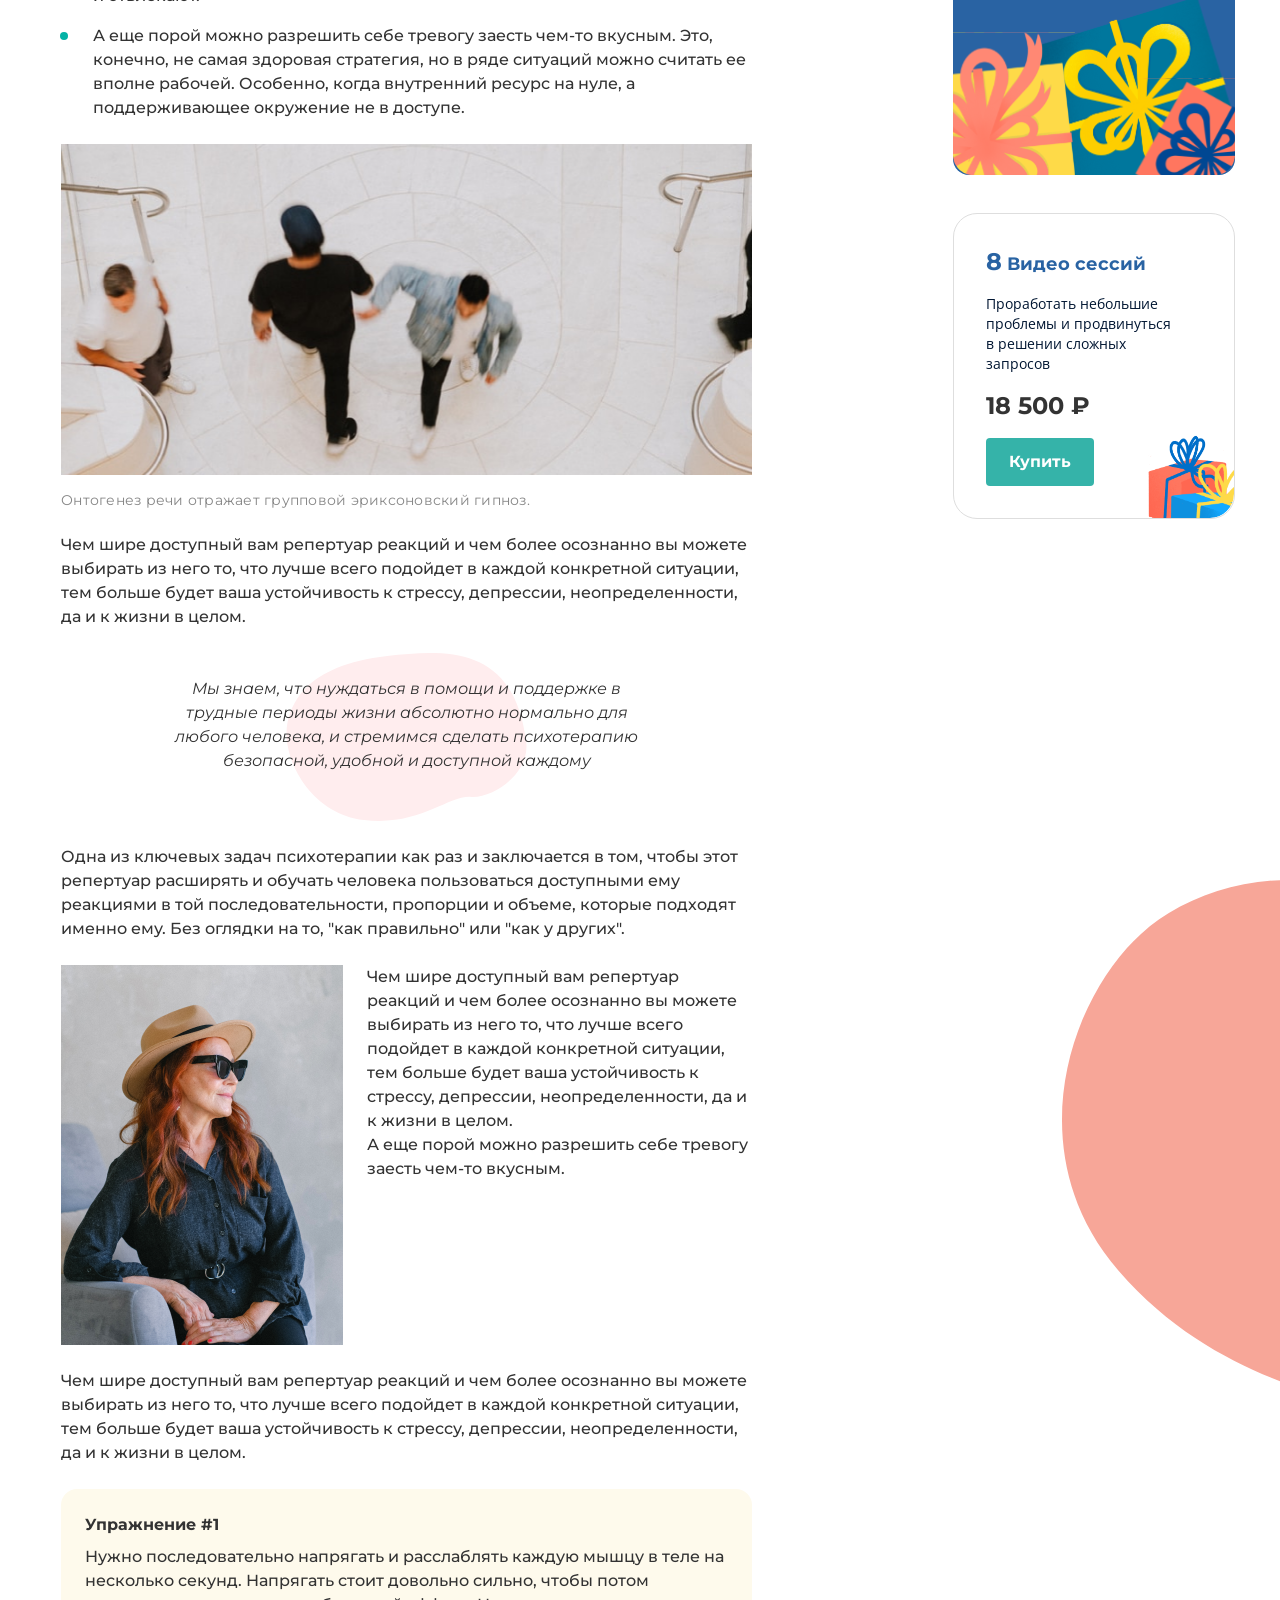
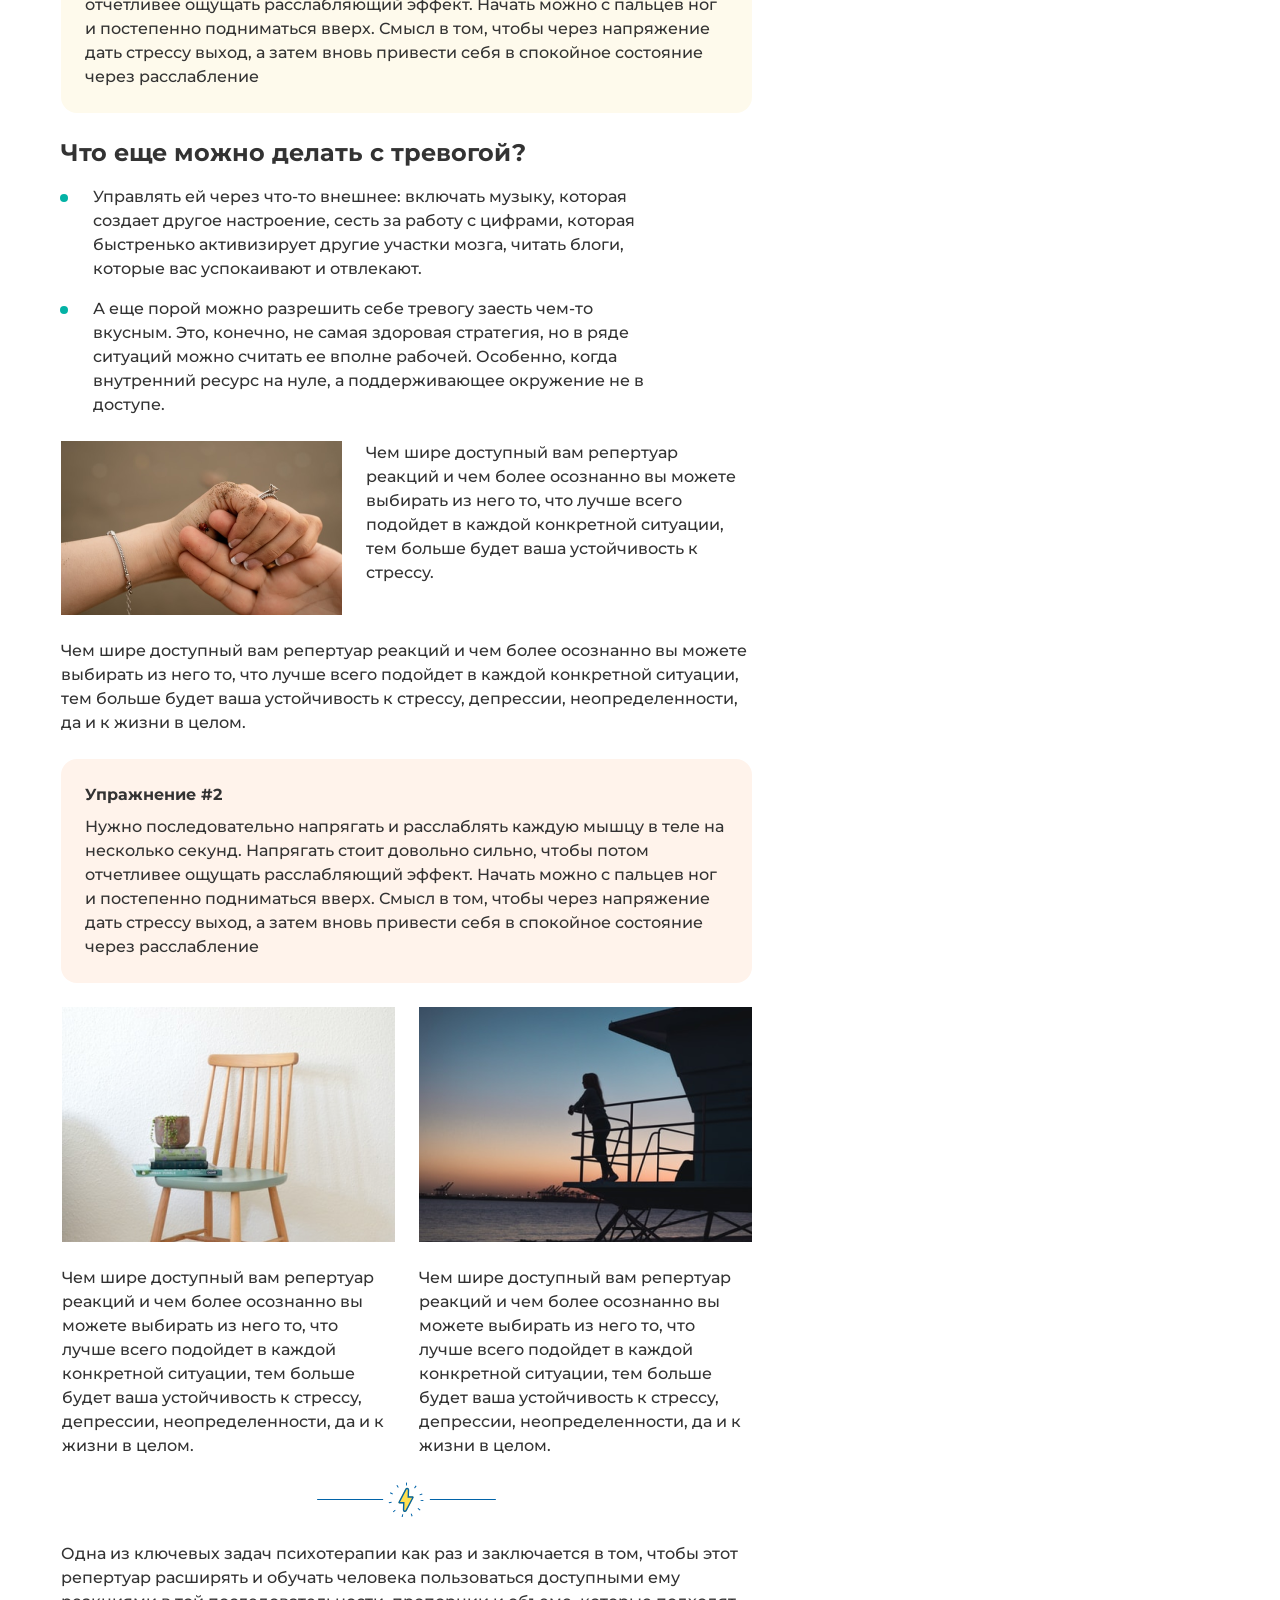
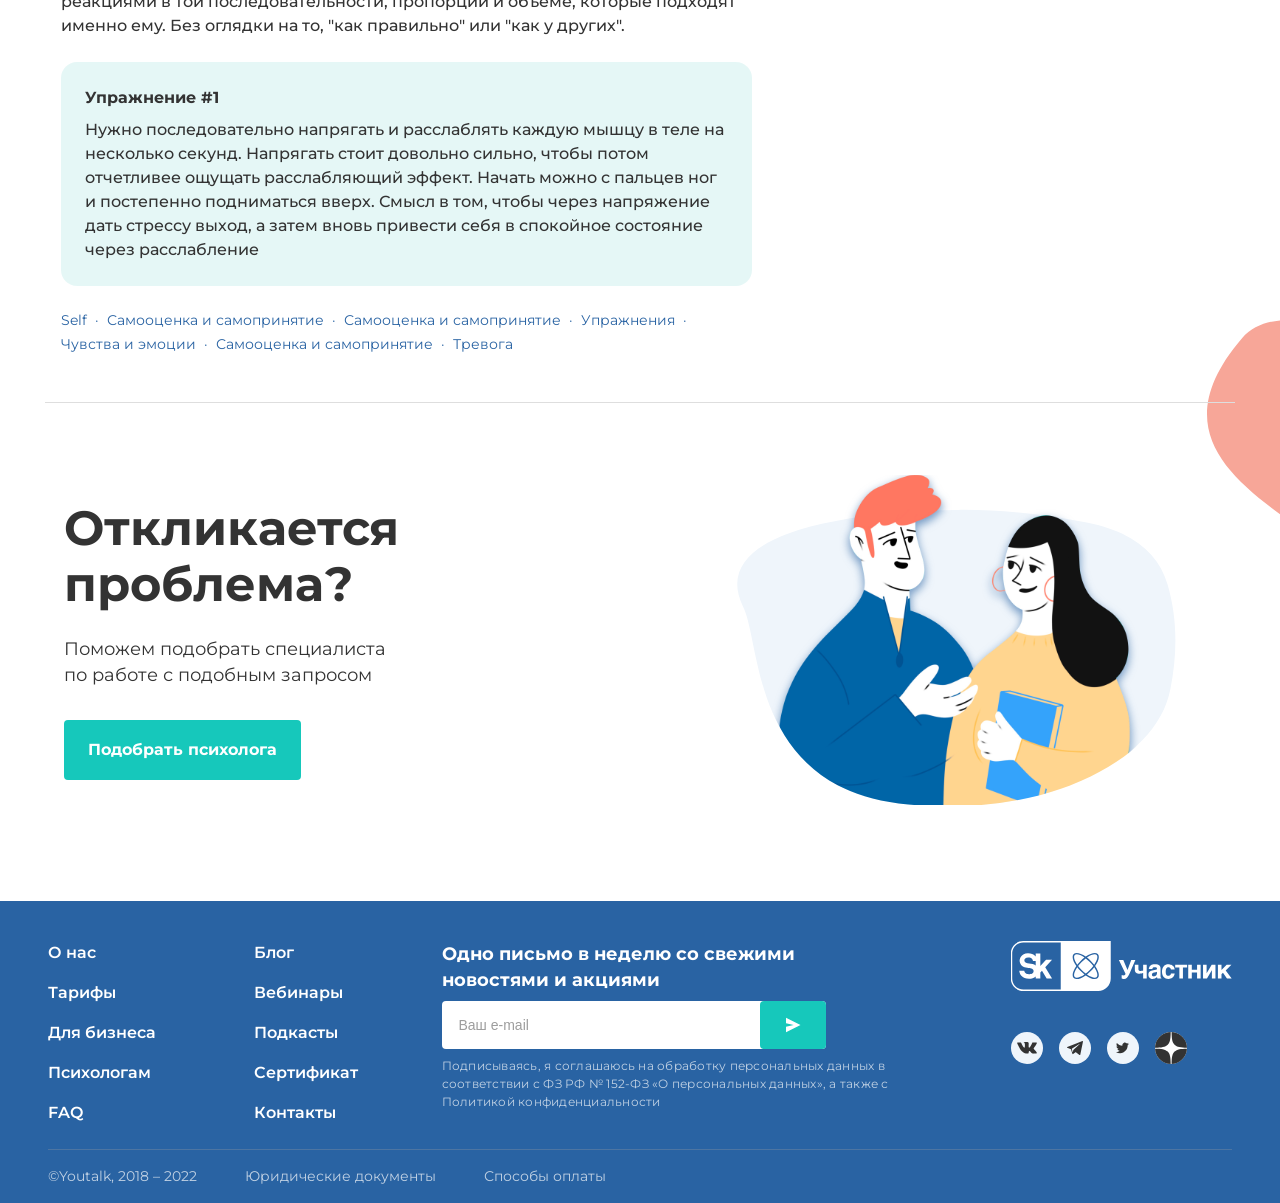
==== commit ac46b332: "fix: svg again & some html + css" ====
--- a/article.html
+++ b/article.html
@@ -219,7 +219,7 @@
                         <p>Подарочный сертификат на консультацию с психологом для близкого человека.</p>
                     </div>
                     <div class="aside-content__gift-placeholder">
-                        <span>SVG подарков</span>
+                        <img src="assets/gifts.svg" alt="Изображение подарков">
                     </div>
                 </article>
                 <article class="aside-content__card-3">
@@ -227,9 +227,7 @@
                     <p>Проработать небольшие проблемы и продвинуться в решении сложных запросов</p>
                     <div class="aside-content__card-price">18 500 &#8381;</div>
                     <button>Купить</button>
-                    <img src="assets/gift-blue-left.svg" alt="Изображение подарочка">
-                    <img src="assets/gift-red-center.svg" alt="Изображение подарочка">
-                    <div class="adaptive-img"><img src="assets/gift-blue-right.svg" alt="Изображение подарочка"></div>
+                    <img src="assets/gift.svg" alt="Изображение подарочка">
                 </article>
             </aside>    
         </div>
--- a/css/blog.css
+++ b/css/blog.css
@@ -1262,21 +1262,6 @@
     cursor: default;
 }
 
-.aside-content__card-2::before {
-    content: "";
-    position: absolute;
-    inset: 0;
-    opacity: 0.9;
-    background:
-        radial-gradient(circle at 14% 10%, #35B3A9 0 1.5px, transparent 2px),
-        radial-gradient(circle at 28% 8%, #FFD85A 0 1.5px, transparent 2px),
-        radial-gradient(circle at 70% 16%, #35B3A9 0 1.5px, transparent 2px),
-        radial-gradient(circle at 84% 12%, #FFD85A 0 1.5px, transparent 2px),
-        linear-gradient(78deg, transparent 12%, #35B3A9 12% 13%, transparent 13%),
-        linear-gradient(108deg, transparent 80%, #FFD85A 80% 81%, transparent 81%);
-    pointer-events: none;
-}
-
 .aside-content__gift-text {
     position: relative;
     z-index: 1;
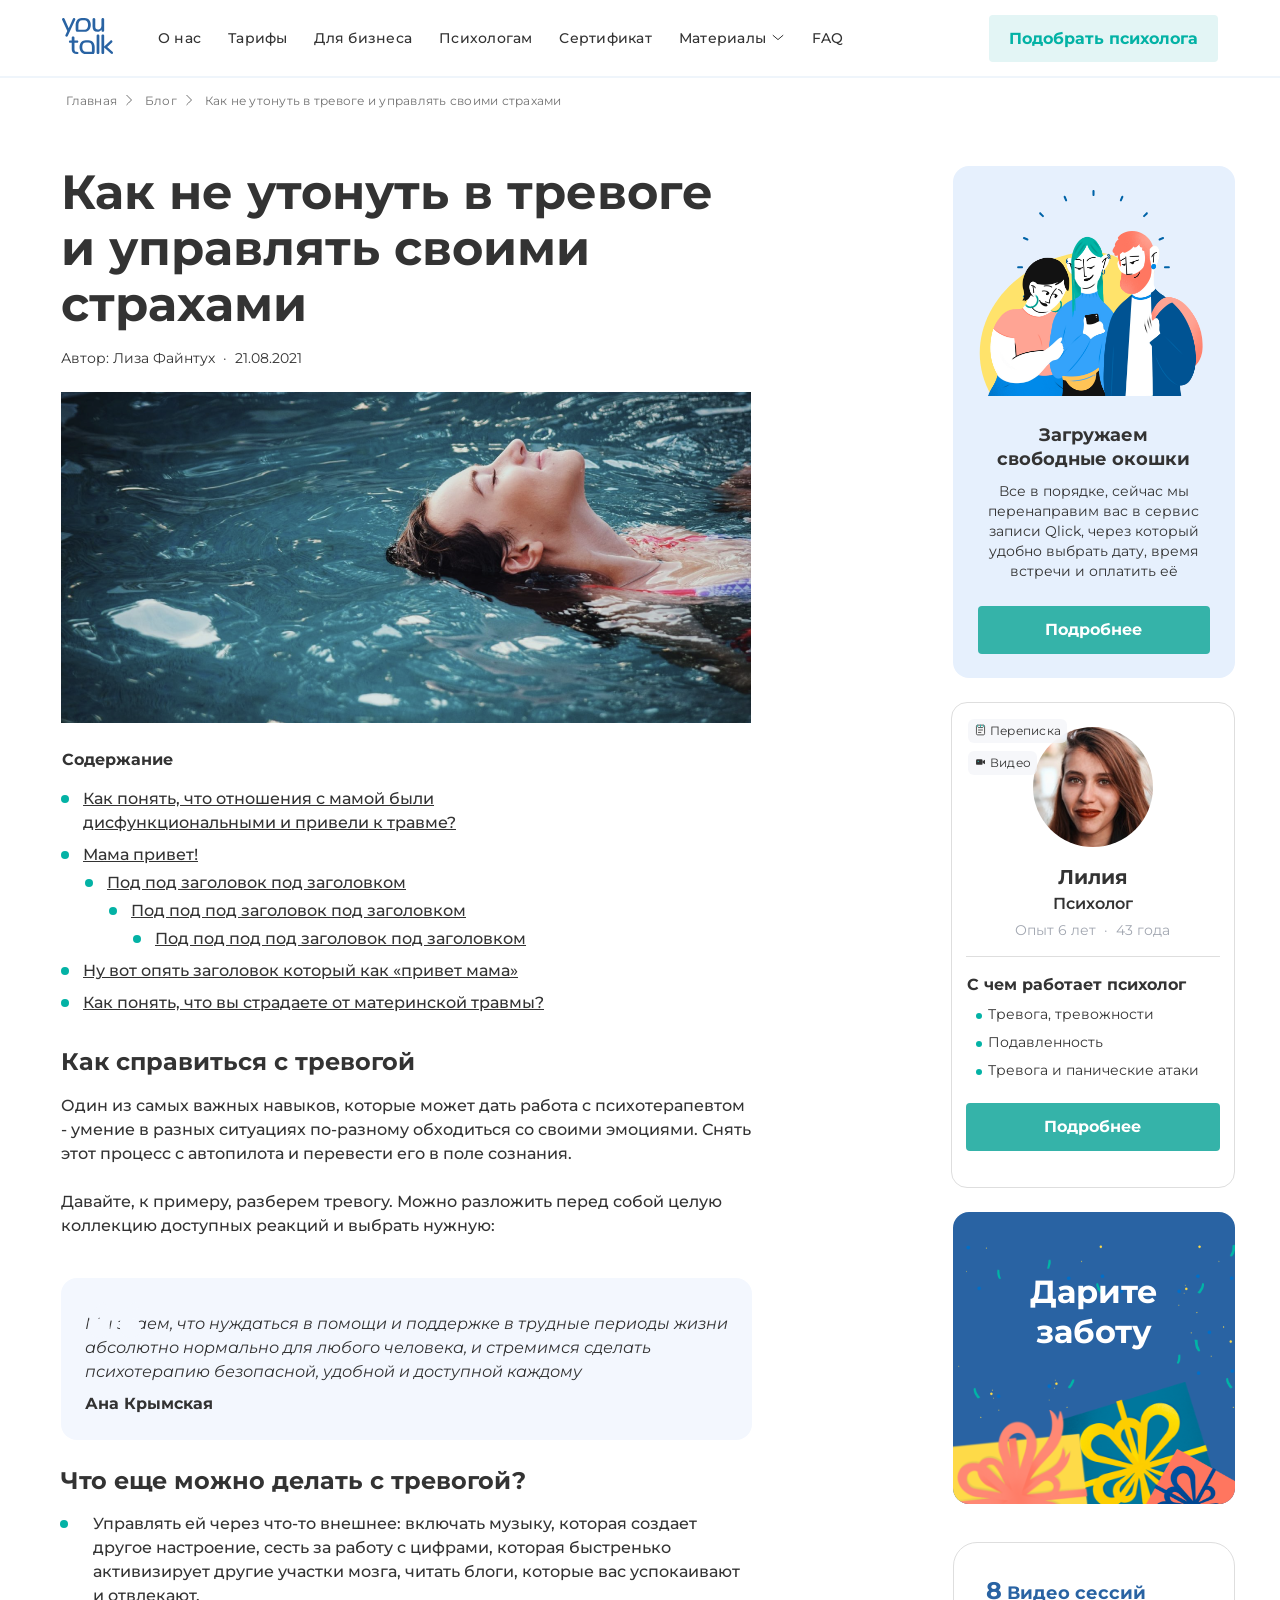
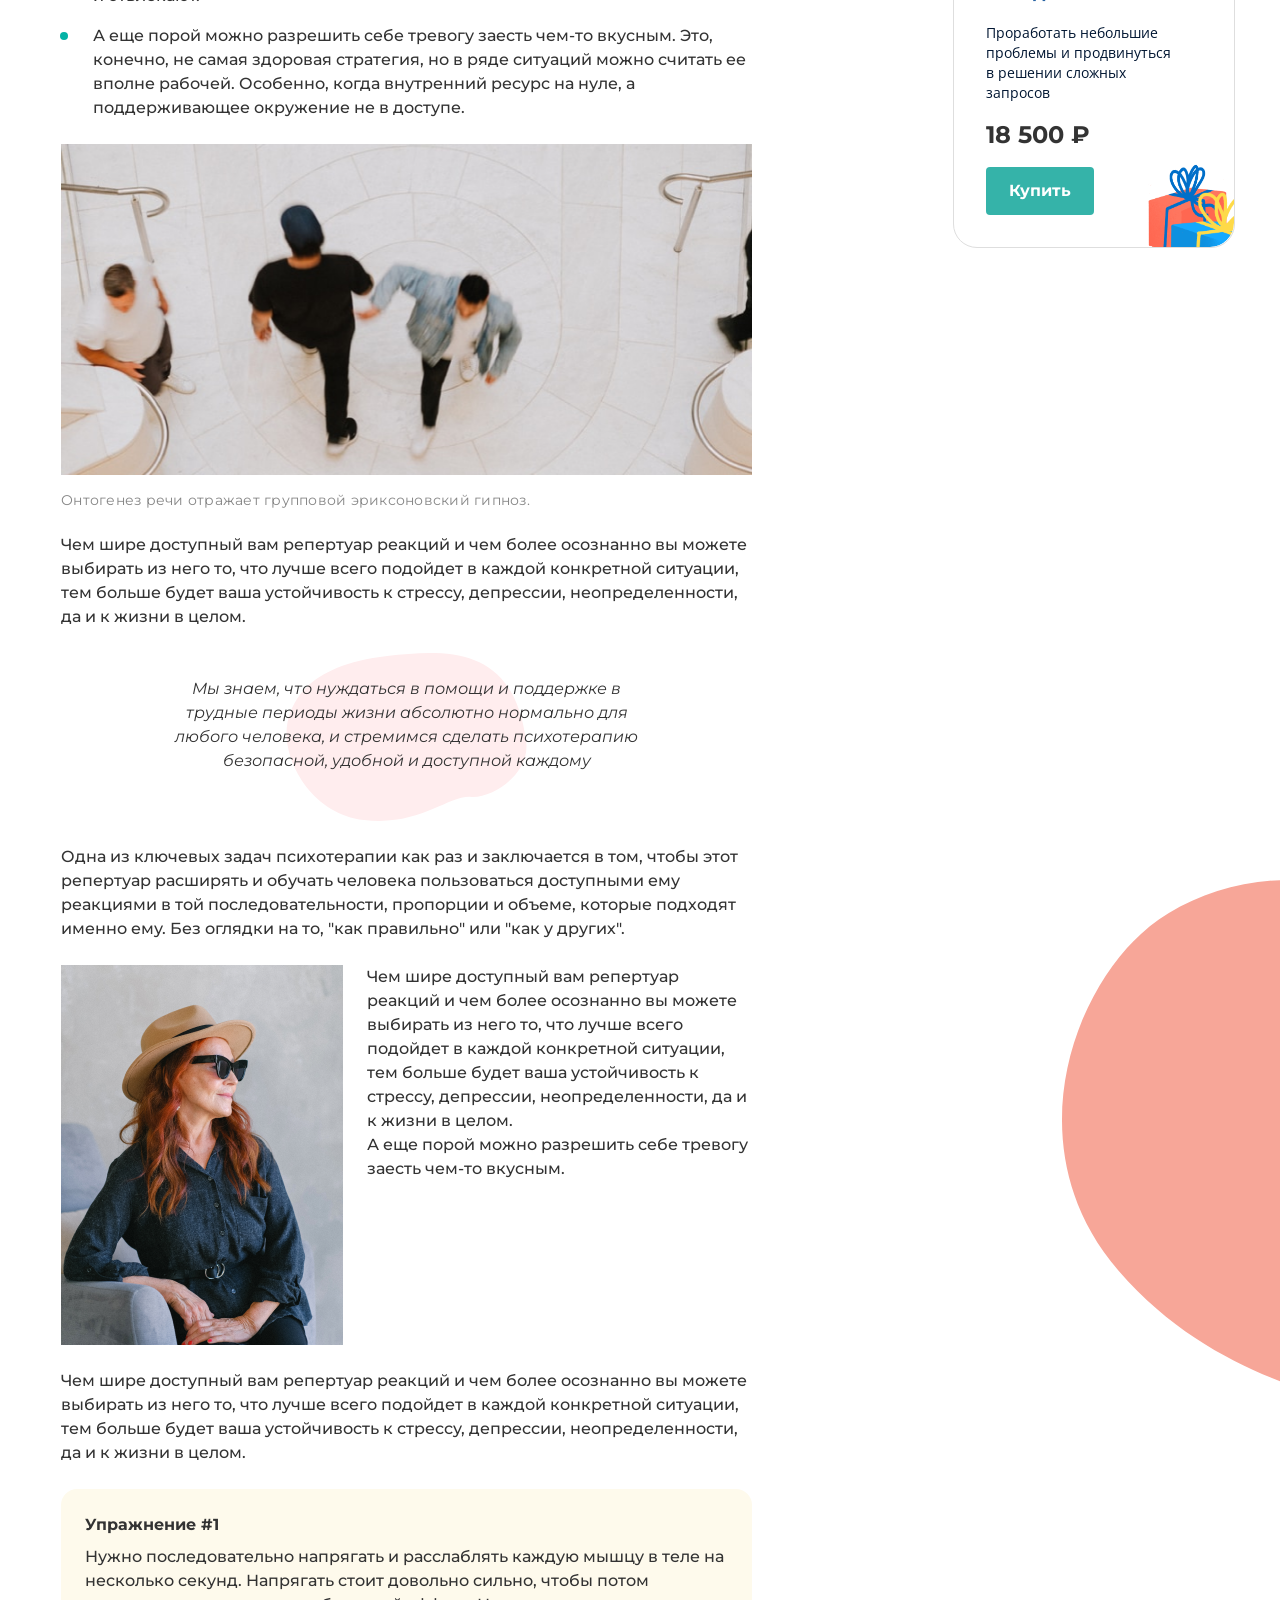
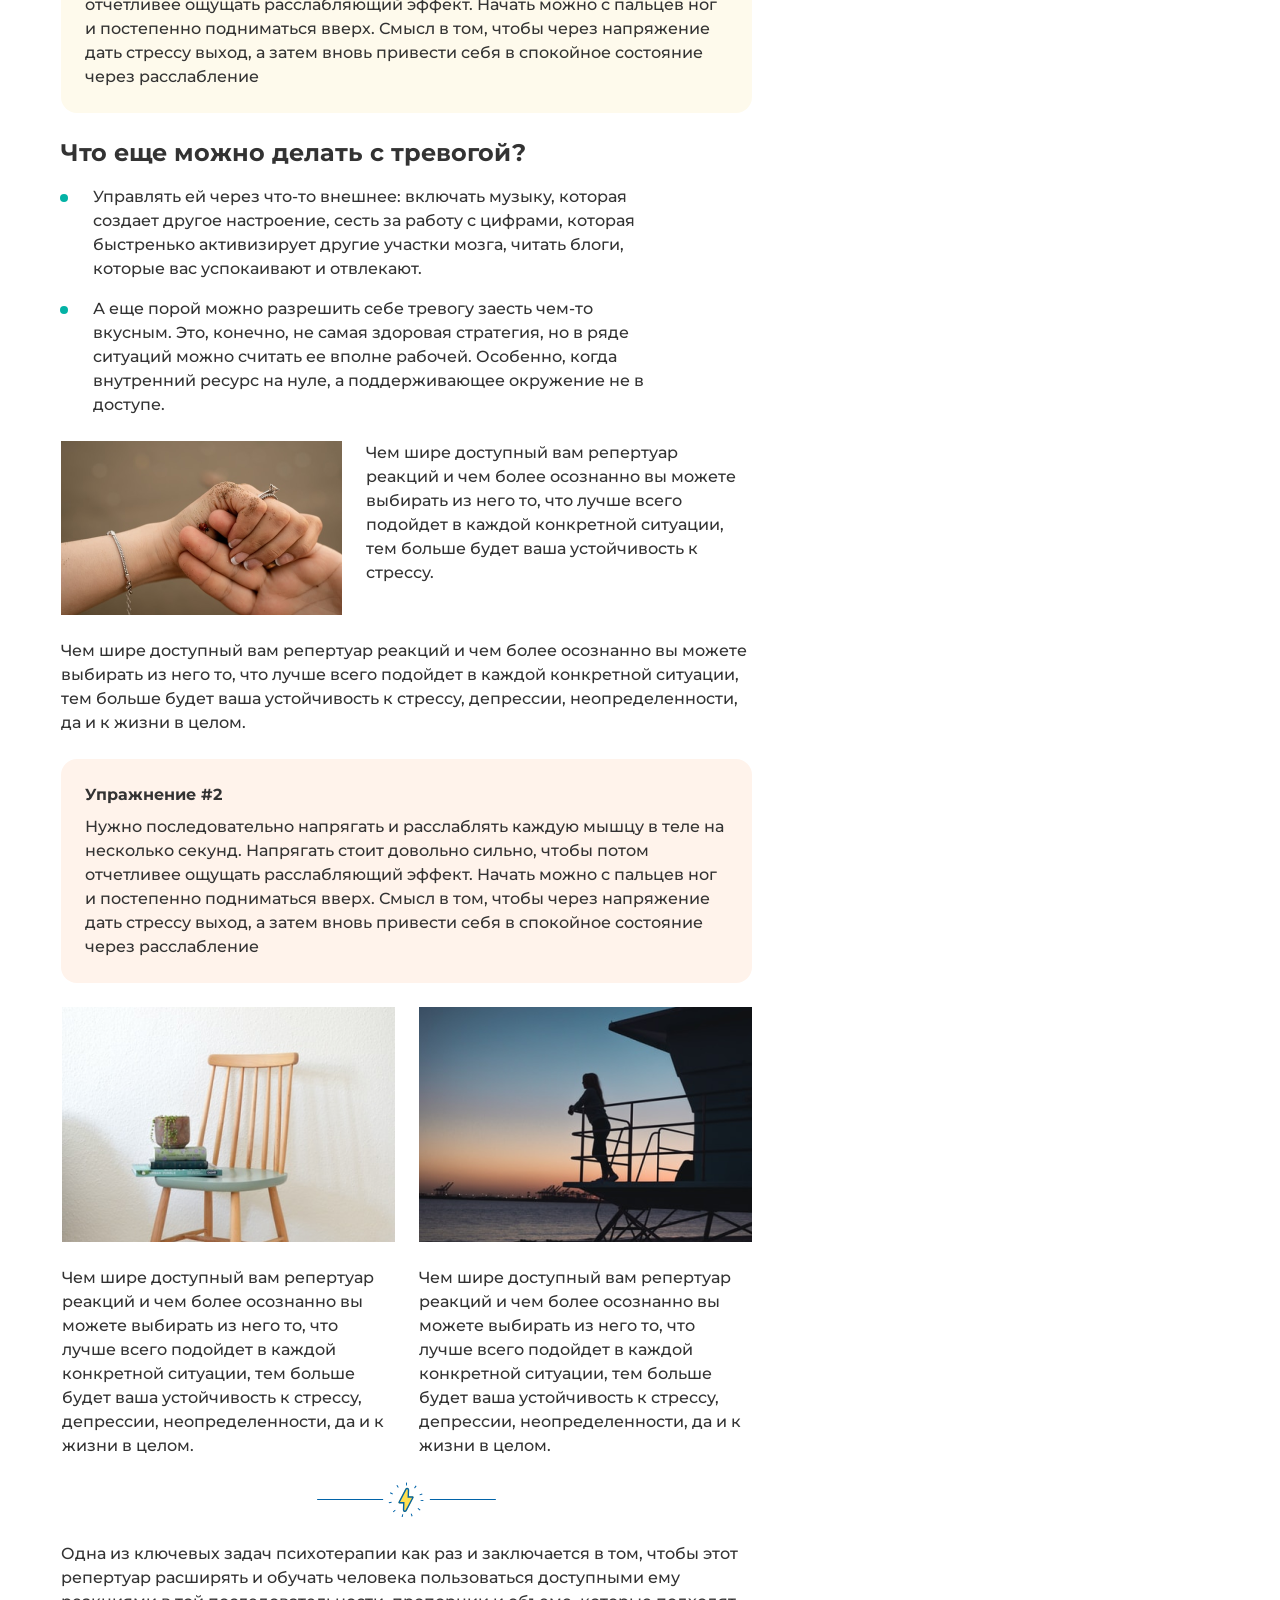
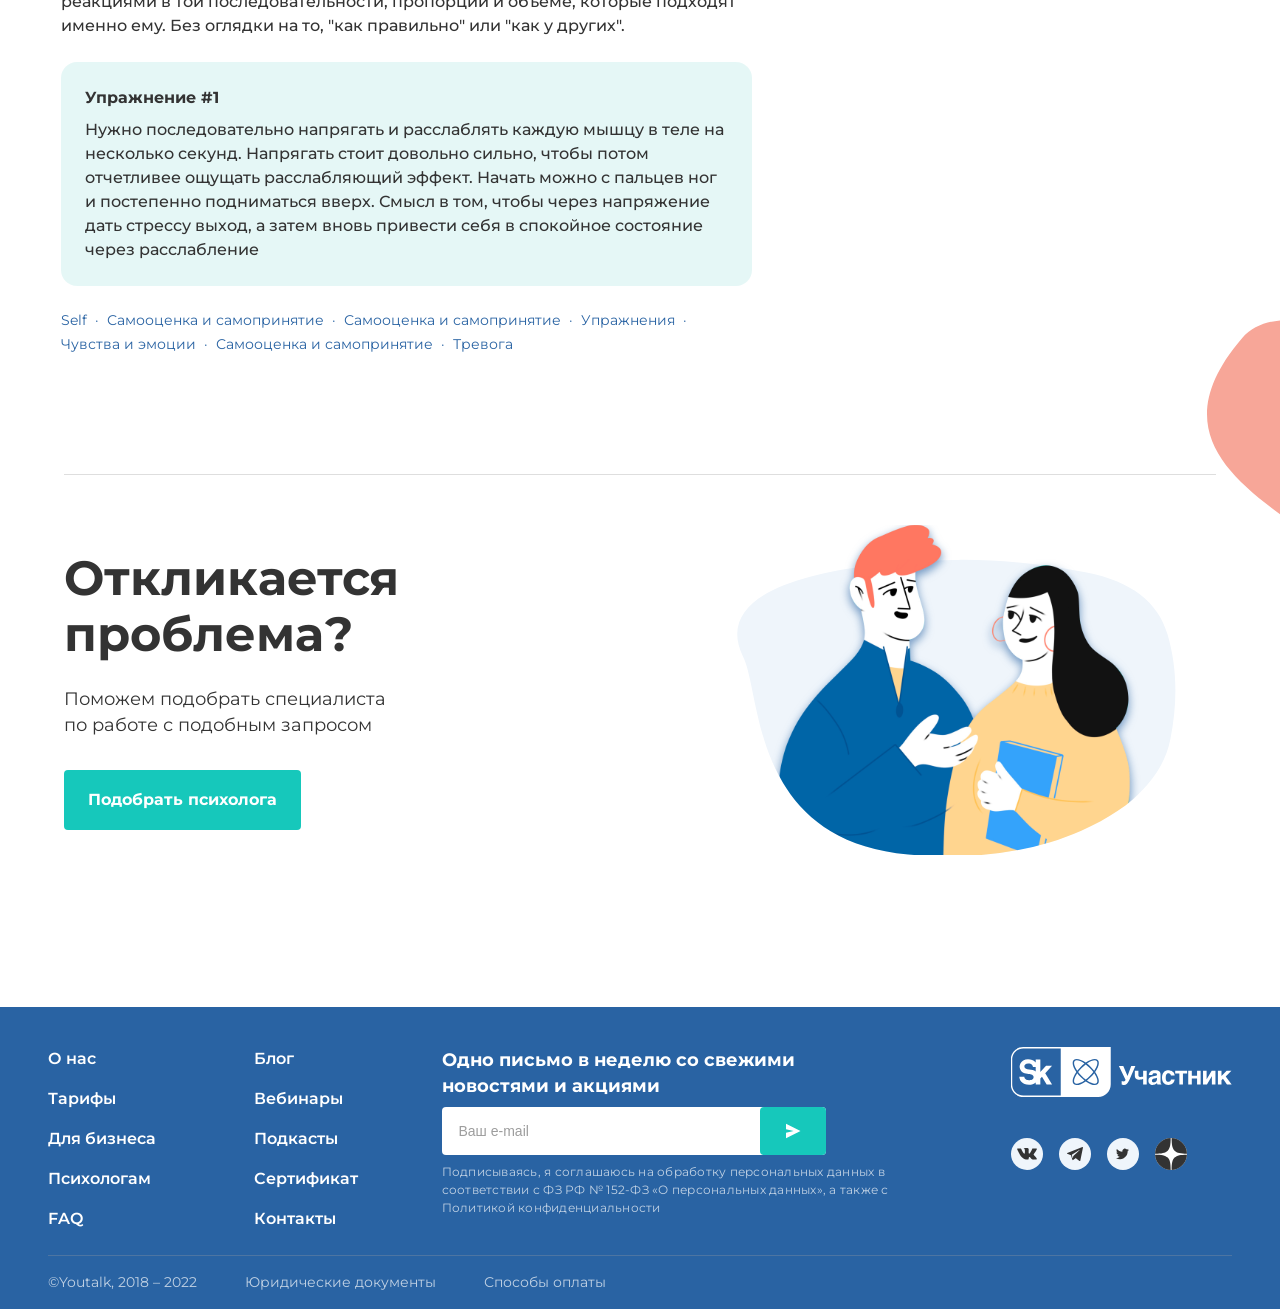
==== commit 2392c4c1: "fix: images" ====
--- a/article.html
+++ b/article.html
@@ -18,7 +18,9 @@
     <header>
         <div class="header">
             <div class="header__logo-container">
+                <a href="/">
                 <img src="assets/logo-youtalk.svg" alt="" class="header__site-logo">
+                 </a>
             </div>
             <div class="header__adaptive-container " id="adaptive-container">
                 <nav class="header__navbar">
@@ -194,7 +196,7 @@
                         <h3>Лилия</h3>
                         <h4>Психолог</h4>
                         <div>
-                            <div>Опыт6 лет</div>
+                            <div>Опыт 6 лет</div>
                             <div>&middot;</div>
                             <div>43 года </div>
                         </div>
@@ -216,7 +218,6 @@
                 <article class="aside-content__card-2">
                     <div class="aside-content__gift-text">
                         <h3>Дарите заботу</h3>
-                        <p>Подарочный сертификат на консультацию с психологом для близкого человека.</p>
                     </div>
                     <div class="aside-content__gift-placeholder">
                         <img src="assets/gifts.svg" alt="Изображение подарков">
--- a/css/blog.css
+++ b/css/blog.css
@@ -134,7 +134,7 @@
     margin-top: 4px;
 } 
 .blog-container__nav-content > ul > li:nth-of-type(1)  >a {
-    margin: 0;
+    margin-left: 22px;
 }
 .adaptive-img {
     display: none;
@@ -391,7 +391,6 @@
 }
 main >  div:nth-of-type(1) { 
     padding-bottom: 48px;
-    border-bottom: 1px solid #DEDEDE;
     display: flex; 
     max-width: 1202px ;
     margin: 0 auto;
@@ -409,9 +408,7 @@
     margin-top: 88px; 
 }
 .blog-container {
-    max-width: 691px;/*
-    position: relative;
-    left: 8.33vw;*/
+    max-width: 691px;
     height: 100%; 
 }
 .aside-content__category-container {
@@ -549,18 +546,16 @@
     display: flex;
     flex-flow: column nowrap;
     gap: 10px;
-    margin-top: -1px; 
 }
 .aside-content__card-footer > ul li {
     list-style: none;
     position: relative;
-    padding-left: 3px;
 }
 .aside-content__card-footer > ul li::before {
     content: "";
     position: absolute;
     top: 0.55em;
-    left: -18px;
+    left: -12px;
     width: 6px;
     height: 6px;
     border-radius: 50%;
@@ -685,10 +680,11 @@
     align-items: center;
     justify-content: space-between;
     gap: clamp(72px, 10vw, 180px);
-    padding: 0;
 }
 .problem-cta {
+    border-top: 1px solid #DEDEDE;
     align-items: center;
+    padding-top: 50px;
     box-sizing: border-box;
     overflow: visible;
     padding-bottom: 56px;
@@ -754,7 +750,7 @@
         padding-bottom: 71px;
     } 
     .aside-content {
-        width: 222px ;
+        width: 282px;
     }
     .blog-container {
         max-width: 714px;
@@ -774,6 +770,10 @@
     }
     .aside-content__card > button {
         padding: 12px 41.5px;
+    }
+    .aside-content__card-2::after {
+        background-position: center bottom;
+        background-size: 100% auto;
     }
     .blog-container__img > img {
         width: 100%;
@@ -841,19 +841,21 @@
         display: inherit;
     }
 }
-@media screen and (max-width: 965px) {
+@media screen and (max-width: 767px) {
     main > div:nth-of-type(1) {
         flex-wrap: wrap;
         gap: 23px; 
     }
     .aside-content {
-        width: 95.5%;
+        width: min(calc(100% - 32px), 356px);
         margin-top: 0;
         align-items: center;
         row-gap: 36px;
         column-gap: 16px;
         flex-flow: row wrap;
         justify-content: center;
+        margin-left: auto;
+        margin-right: auto;
     }
     .aside-content__card {
         max-width: 356px;
@@ -861,7 +863,7 @@
         padding-top: 22.55px;  
     }
     .aside-content__card > img {
-        width: 257px;
+        width: 282px;
         height: 206px;
     }
     .aside-content__card > div {
@@ -895,7 +897,7 @@
     }
     .aside-content__card-2 {
         max-width: 356px;
-        height: 242px; 
+        height: 292px; 
     }
     .aside-content__card-3 {
         margin-top: 0; 
@@ -904,6 +906,10 @@
         padding-top: 24px;
         padding-bottom: 4px;
         padding-right: 0; 
+        background-image: url("../assets/gift.svg");
+        background-repeat: no-repeat;
+        background-position: right bottom;
+        background-size: 140px auto;
     }
     .aside-content__card-3 > p {
         width: 71%;
@@ -914,13 +920,9 @@
     .aside-content__card-price {
         width: fit-content;
     }
-    .aside-content__card-3 > img:nth-of-type(2) {
-        width: 31%;
-        right: 20%;
-    }
-    .aside-content__card-3 > img:nth-of-type(1) {
-        display: none; 
-    }  
+    .aside-content__card-3 > img {
+        display: none;
+    }
     .adaptive-img {
         display: inherit;
         position: absolute;
@@ -930,6 +932,11 @@
     .adaptive-img > img {
         border-radius: 0 !important;
     }
+
+    .aside-content__card-2::after {
+        background-size: 100% auto;
+        background-position: center bottom;
+    }
 }
 @media screen and (max-width:769px) {
     .blog-container  {
@@ -1186,7 +1193,7 @@
     }
     .aside-content__card-3 > img:nth-of-type(2) {
         right: 42px; 
-        width: 86px; 
+        width: 150px !important; 
     }
     .aside-content__card-3 > .adaptive-img {
         right: 0;
@@ -1196,6 +1203,16 @@
     }
     .blog-container__author-and-date > div:nth-of-type(4) {
         gap: 4px;
+    }
+
+    .aside-content__card-3 > img:nth-of-type(1) {
+        width: 45% !important;
+        height: auto;
+        max-width: none;
+    }
+
+    .aside-content__card-3 > img:nth-of-type(2) {
+        width: 150px !important;
     }
 }
 
@@ -1262,6 +1279,21 @@
     cursor: default;
 }
 
+.aside-content__card-2::after {
+    content: "";
+    position: absolute;
+    left: 0;
+    right: 0;
+    top: 0;
+    bottom: 0;
+    background-image: url("../assets/gifts.svg");
+    background-repeat: no-repeat;
+    background-position: center calc(100% + 24px);
+    background-size: 100% 100%;
+    pointer-events: none;
+    z-index: 0;
+}
+
 .aside-content__gift-text {
     position: relative;
     z-index: 1;
@@ -1291,14 +1323,7 @@
 }
 
 .aside-content__gift-placeholder {
-    position: relative;
-    z-index: 1;
-    display: flex;
-    align-items: flex-end;
-    justify-content: center;
-    width: calc(100% + 48px);
-    margin-left: -24px;
-    min-height: 116px;
+    display: none;
 }
 
 .aside-content__gift-placeholder span {
@@ -1323,8 +1348,11 @@
         max-width: none;
         min-height: 280px;
         height: auto;
-        background-image: none;
         background-color: #2963A3;
+    }
+
+    .aside-content__card-2::after {
+        background-size: contain;
     }
 }
 
@@ -1332,7 +1360,10 @@
     .aside-content__card-2 {
         height: auto;
         min-height: 292px;
-        background-image: none;
+    }
+
+    .aside-content__card-2::after {
+        background-size: contain;
     }
 
     .aside-content__gift-text h3 {
@@ -1389,7 +1420,7 @@
     }
 
     .aside-content {
-        width: calc(100% - 40px) !important;
+        width: min(calc(100% - 32px), 356px) !important;
         margin-left: auto;
         margin-right: auto;
     }
@@ -1398,7 +1429,7 @@
 @media screen and (max-width: 455px) {
     .blog-container,
     .aside-content {
-        width: calc(100% - 32px) !important;
+        width: min(calc(100% - 32px), 356px) !important;
     }
 
     .blog-container__text-container {
@@ -1413,13 +1444,28 @@
 }
 
 @media screen and (min-width: 768px) and (max-width: 965px) {
+    main > div:nth-of-type(1) {
+        flex-wrap: wrap;
+        justify-content: center;
+        gap: 36px;
+        margin: 0 auto;
+        padding: 0 16px 71px;
+    }
+
+    .blog-container {
+        width: min(calc(100% - 64px), 714px);
+        max-width: 714px;
+        margin: 0 auto;
+    }
+
     .aside-content {
         display: grid;
         grid-template-columns: repeat(2, minmax(0, 356px));
         justify-content: center;
-        align-items: start;
+        align-items: stretch;
         width: min(calc(100% - 64px), 730px) !important;
         gap: 36px 16px;
+        margin: 0 auto;
     }
 
     .aside-content__card,
@@ -1427,25 +1473,41 @@
         width: 100%;
         max-width: none;
         box-sizing: border-box;
+        height: 100%;
     }
 
     .aside-content__card-2 {
-        grid-column: 1 / -1;
-        justify-self: center;
-        width: 100vw;
-        max-width: none;
+        grid-column: auto;
+        justify-self: stretch;
+        width: 100%;
+        max-width: 356px;
         min-height: 284px;
-        margin-left: calc(50% - 50vw);
-        margin-right: calc(50% - 50vw);
-        border-radius: 0 16px 16px 0;
+        margin-left: 0;
+        margin-right: 0;
+        border-radius: 16px;
+        height: 100%;
+    }
+
+    .aside-content__card-2::after {
+        background-size: 100% auto;
     }
 
     .aside-content__card-3 {
-        grid-column: 1 / -1;
-        justify-self: center;
-        width: 356px;
+        grid-column: auto;
+        justify-self: stretch;
+        width: 100%;
         max-width: 356px;
         box-sizing: border-box;
+        height: 100%;
+        margin-top: 0;
+    }
+
+    .aside-content__card-3 > img:nth-of-type(1) {
+        width: 48%;
+    }
+
+    .aside-content__card-3 > img:nth-of-type(2) {
+        width: 56%;
     }
 
     .aside-content article {
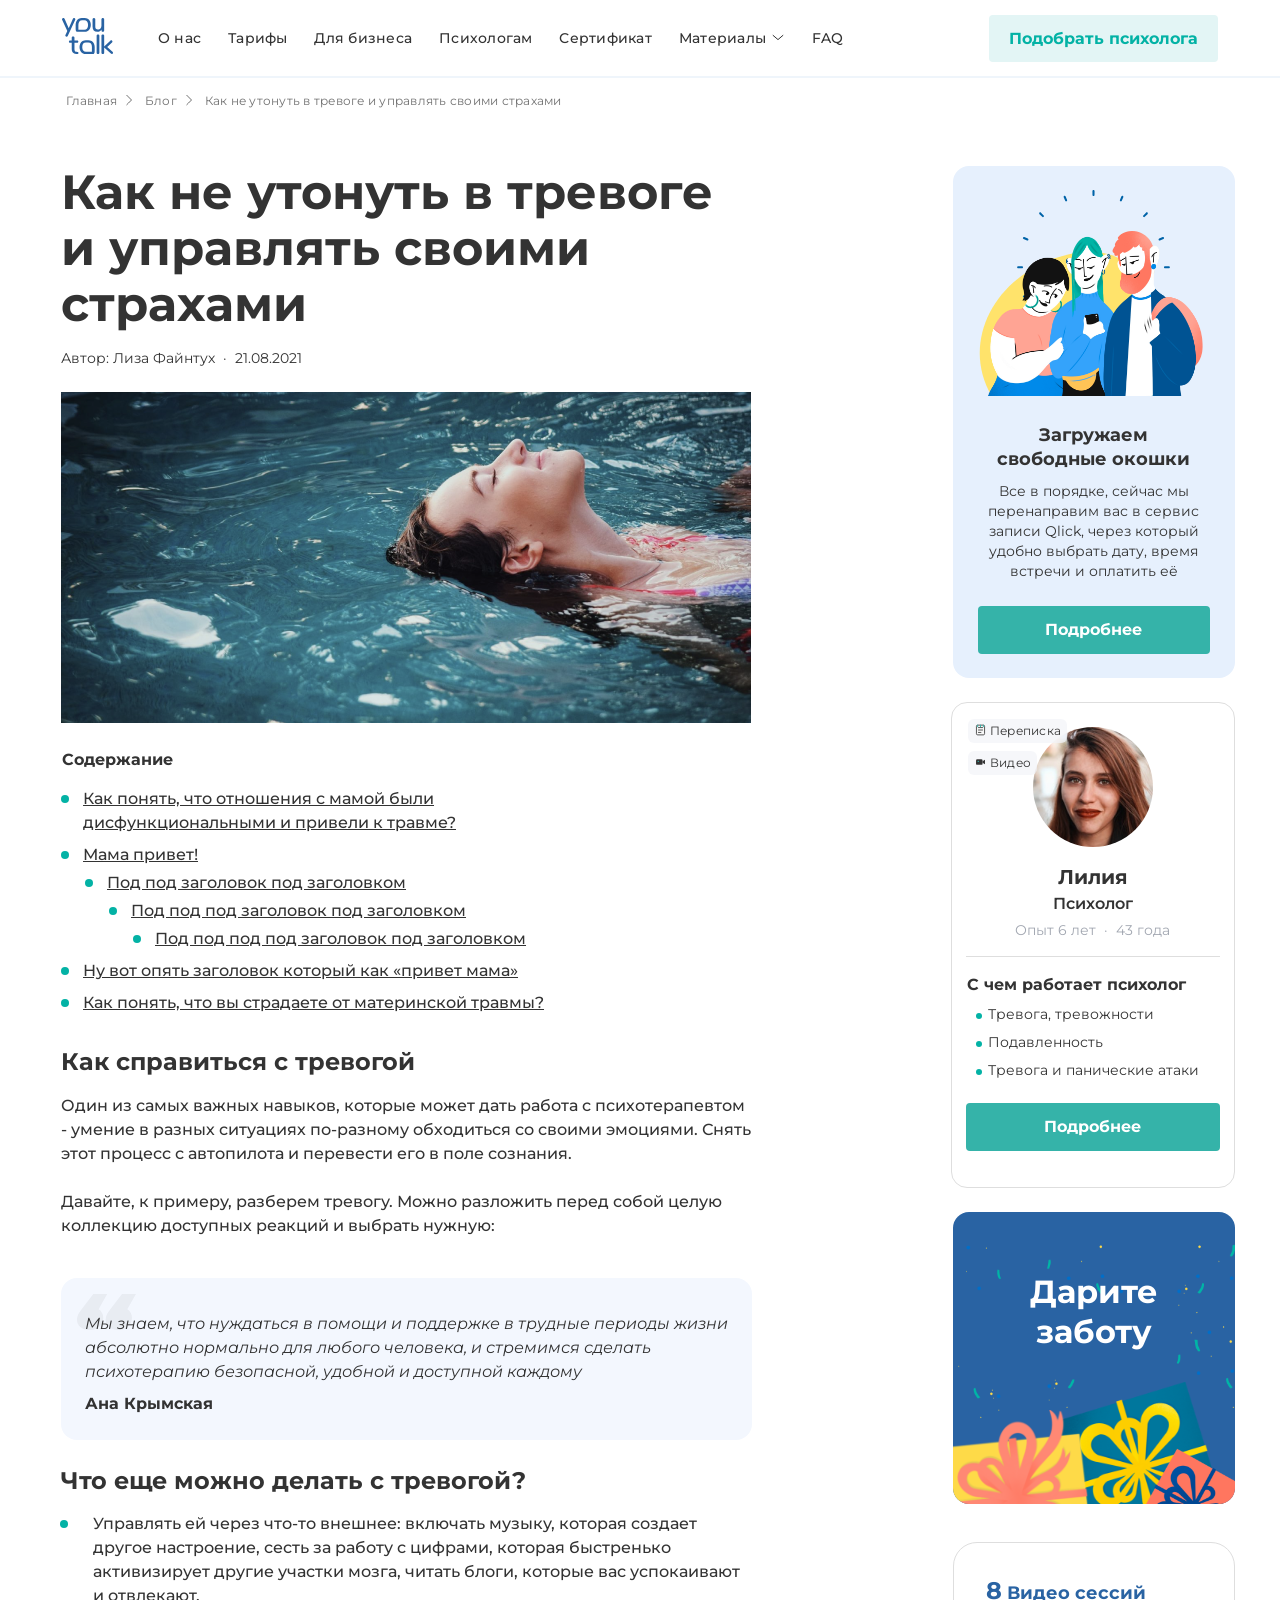
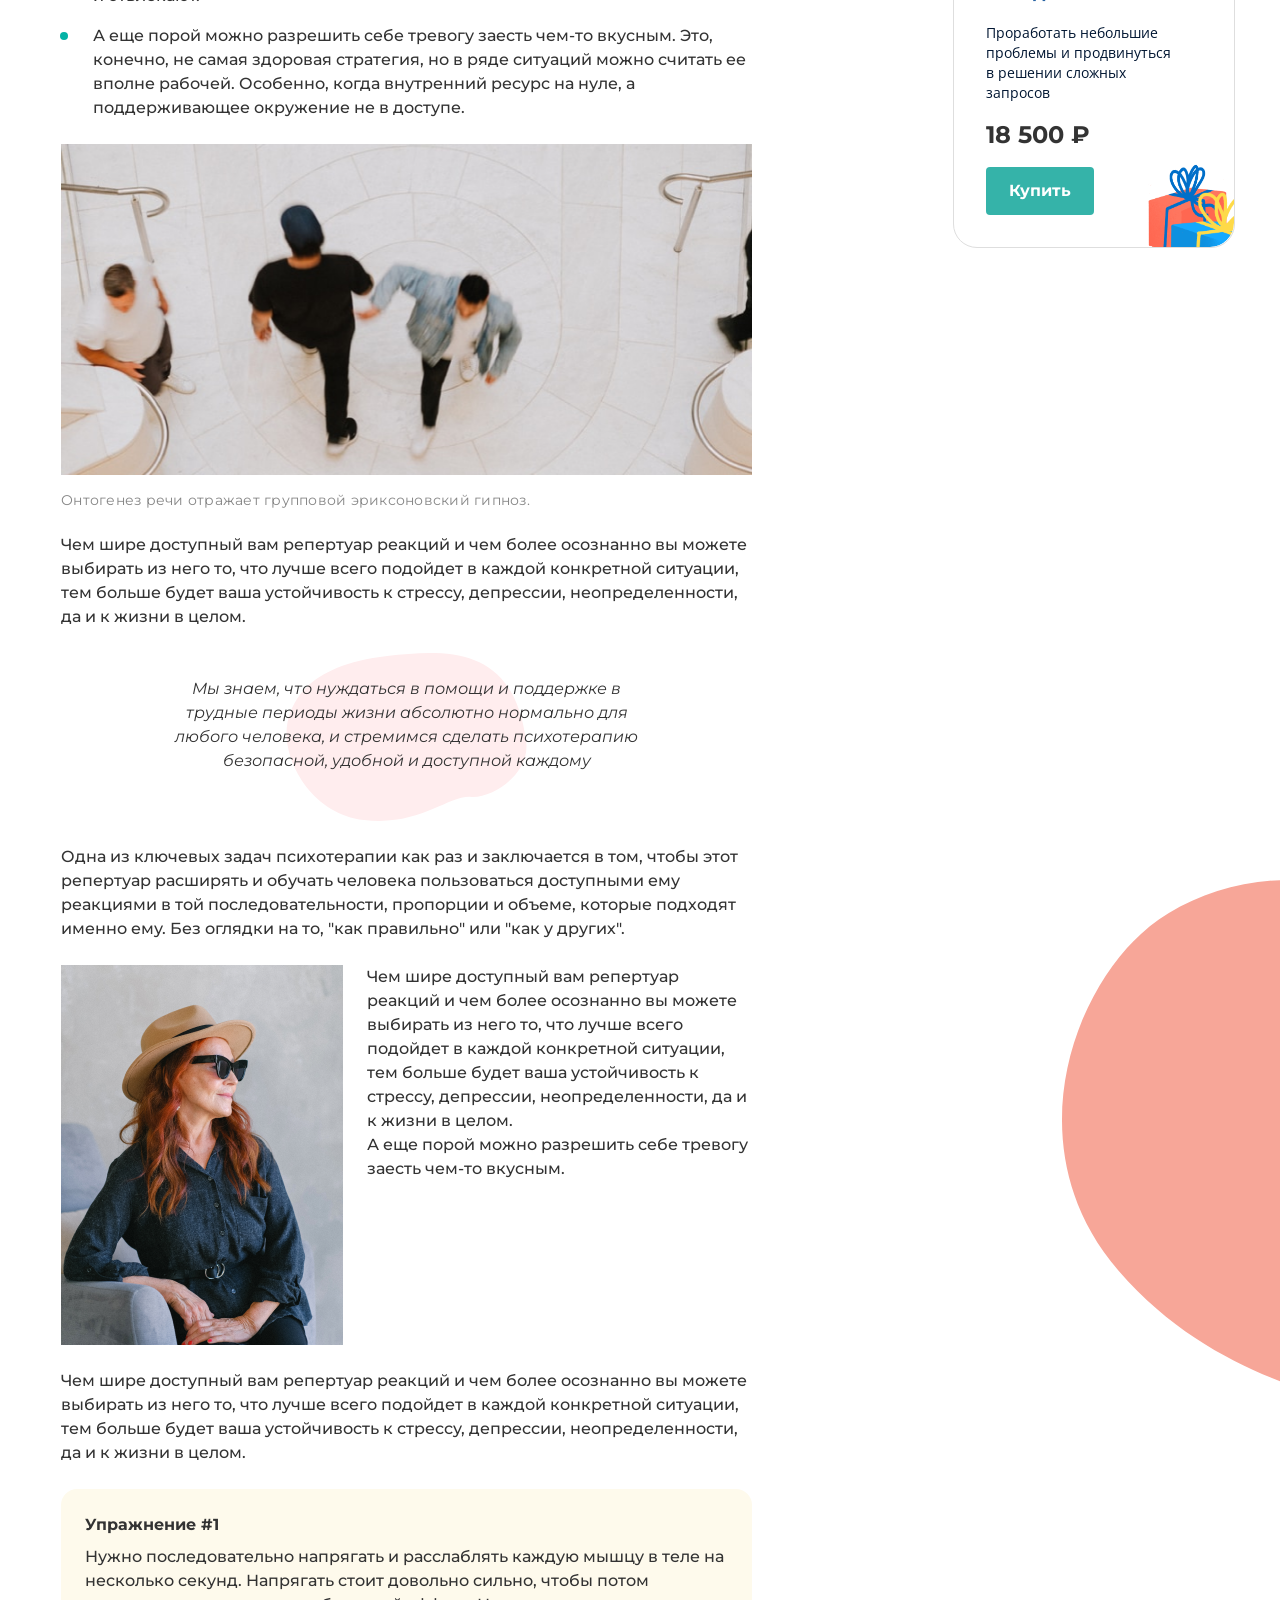
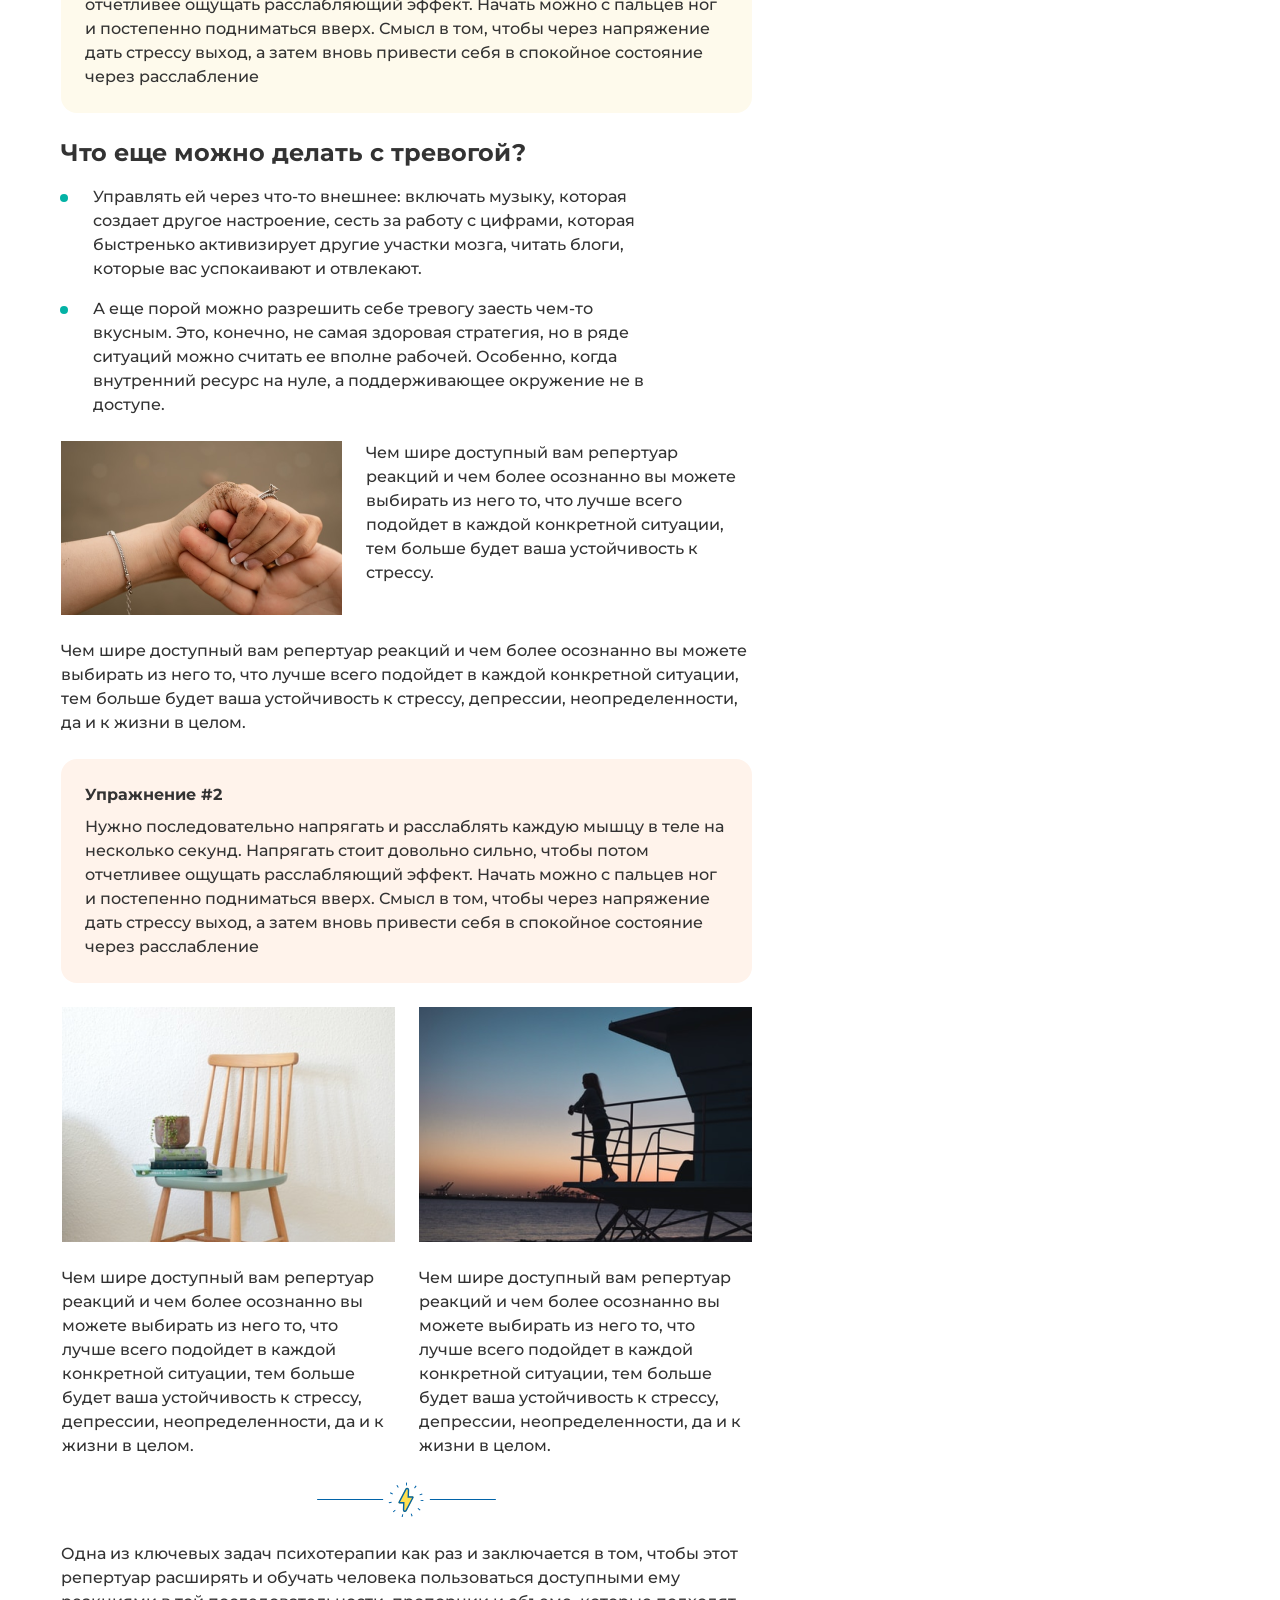
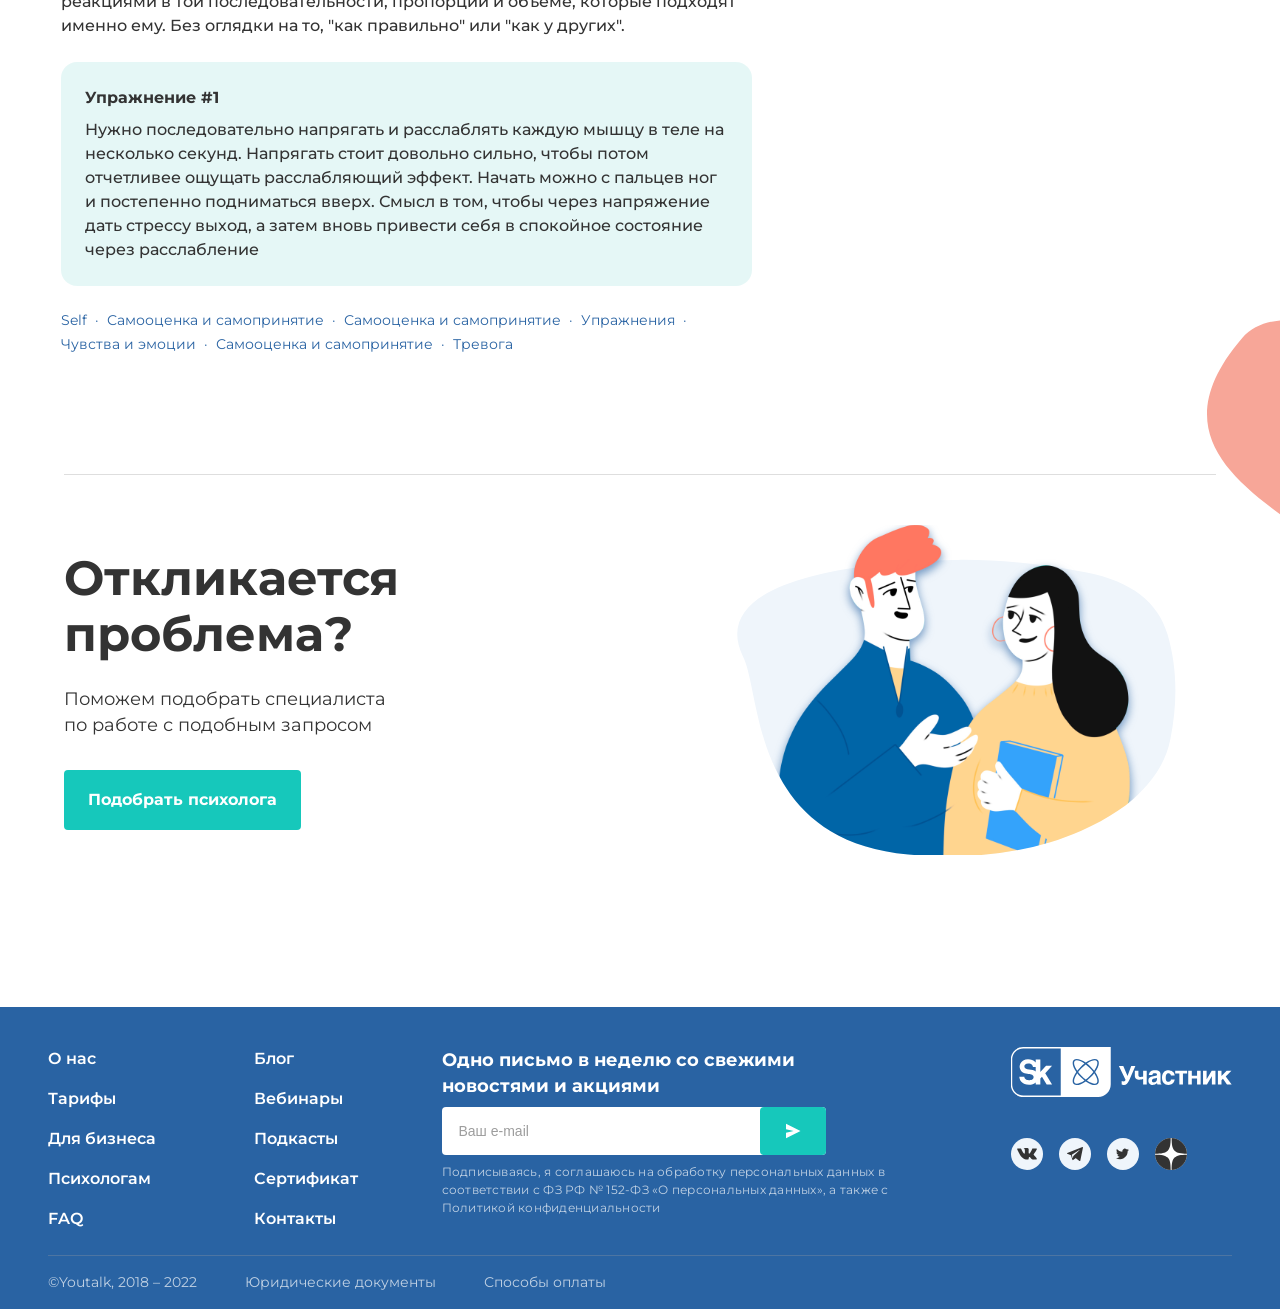
==== commit a0cd7e80: "fix: quotes" ====
--- a/article.html
+++ b/article.html
@@ -18,7 +18,7 @@
     <header>
         <div class="header">
             <div class="header__logo-container">
-                <a href="/">
+                <a href="./">
                 <img src="assets/logo-youtalk.svg" alt="" class="header__site-logo">
                  </a>
             </div>
@@ -102,7 +102,9 @@
                                 <div class="blog-container__qoute-container">
                                     <blockquote>Мы знаем, что нуждаться в помощи и поддержке в трудные периоды жизни абсолютно нормально для любого человека, и стремимся сделать психотерапию безопасной, удобной и доступной каждому</blockquote>
                                     <cite>Ана Крымская</cite>
-                                    <svg class="quote-icon" width="56" height="36" viewBox="0 0 56 36" fill="none" aria-hidden="true" focusable="false"><path d="M18.2 0C8.4 6.4 3.5 14.2 3.5 23.4C3.5 31 8.1 36 14.6 36C20.4 36 24.8 31.8 24.8 25.9C24.8 20.4 21 16.6 15.7 16.6C14.8 16.6 13.8 16.7 12.9 17C14.4 12.8 17.8 8.8 23 5L18.2 0ZM49.4 0C39.6 6.4 34.7 14.2 34.7 23.4C34.7 31 39.3 36 45.8 36C51.6 36 56 31.8 56 25.9C56 20.4 52.2 16.6 46.9 16.6C46 16.6 45 16.7 44.1 17C45.6 12.8 49 8.8 54.2 5L49.4 0Z" fill="#F3F7FE"/></svg>
+                                    <svg class="quote-icon" width="59" height="36" viewBox="0 0 59 36" fill="none" xmlns="http://www.w3.org/2000/svg">
+<path opacity="0.06" d="M21.5794 15.3529C23.0972 16.2941 24.2521 17.5 25.044 18.9706C25.8359 20.3824 26.2319 21.9706 26.2319 23.7353C26.2319 27.3824 24.879 30.3529 22.1733 32.6471C19.4677 34.8823 16.1351 36 12.1755 36C8.54598 36 5.60933 35.0294 3.3656 33.0882C1.12187 31.1471 0 28.6176 0 25.5C0 23.9118 0.329961 22.3824 0.989882 20.9118C1.6498 19.4412 2.87066 17.5588 4.65244 15.2647L16.333 0H30.1914L21.5794 15.3529ZM50.286 15.3529C51.8038 16.2941 52.9587 17.5 53.7506 18.9706C54.5425 20.3824 54.9384 21.9706 54.9384 23.7353C54.9384 27.3824 53.5856 30.3529 50.8799 32.6471C48.1742 34.8823 44.8416 36 40.8821 36C37.2525 36 34.3159 35.0294 32.0722 33.0882C29.8284 31.1471 28.7066 28.6176 28.7066 25.5C28.7066 23.9118 29.0365 22.3824 29.6964 20.9118C30.3564 19.4412 31.5772 17.5588 33.359 15.2647L45.0396 0H58.898L50.286 15.3529Z" fill="#333333"/>
+</svg>
                                 </div>
                             </div>
                             <div class="blog-container__second-container">
--- a/css/blog.css
+++ b/css/blog.css
@@ -162,6 +162,7 @@
 .blog-container__qoute-container {
     background-color: #F3F7FE;
     position: relative;
+    z-index: 0;
     width: 100%; 
     border-radius: 16px;
     display: flex;
@@ -170,6 +171,8 @@
     margin-top: 20px;
 }
 .blog-container__qoute-container > blockquote { 
+    position: relative;
+    z-index: 2;
     font-weight: 400;
     font-style: italic;
     font-size: 16px;
@@ -177,6 +180,8 @@
     margin: 34px 24px 0 24px;  
 }
 .blog-container__qoute-container > cite {
+    position: relative;
+    z-index: 2;
     font-size: 16px;
     font-weight: 700;  
     font-style: normal; 
@@ -185,10 +190,12 @@
 }
 .blog-container__qoute-container > .quote-icon {
     position: absolute;
-    top: 24px;
-    left: 24px;
+    top: 16px;
+    left: 16px;
     z-index: 1;
+    pointer-events: none;
 } 
+
 .blog-container__text p {
     color: #333333;
     font-weight: 500;
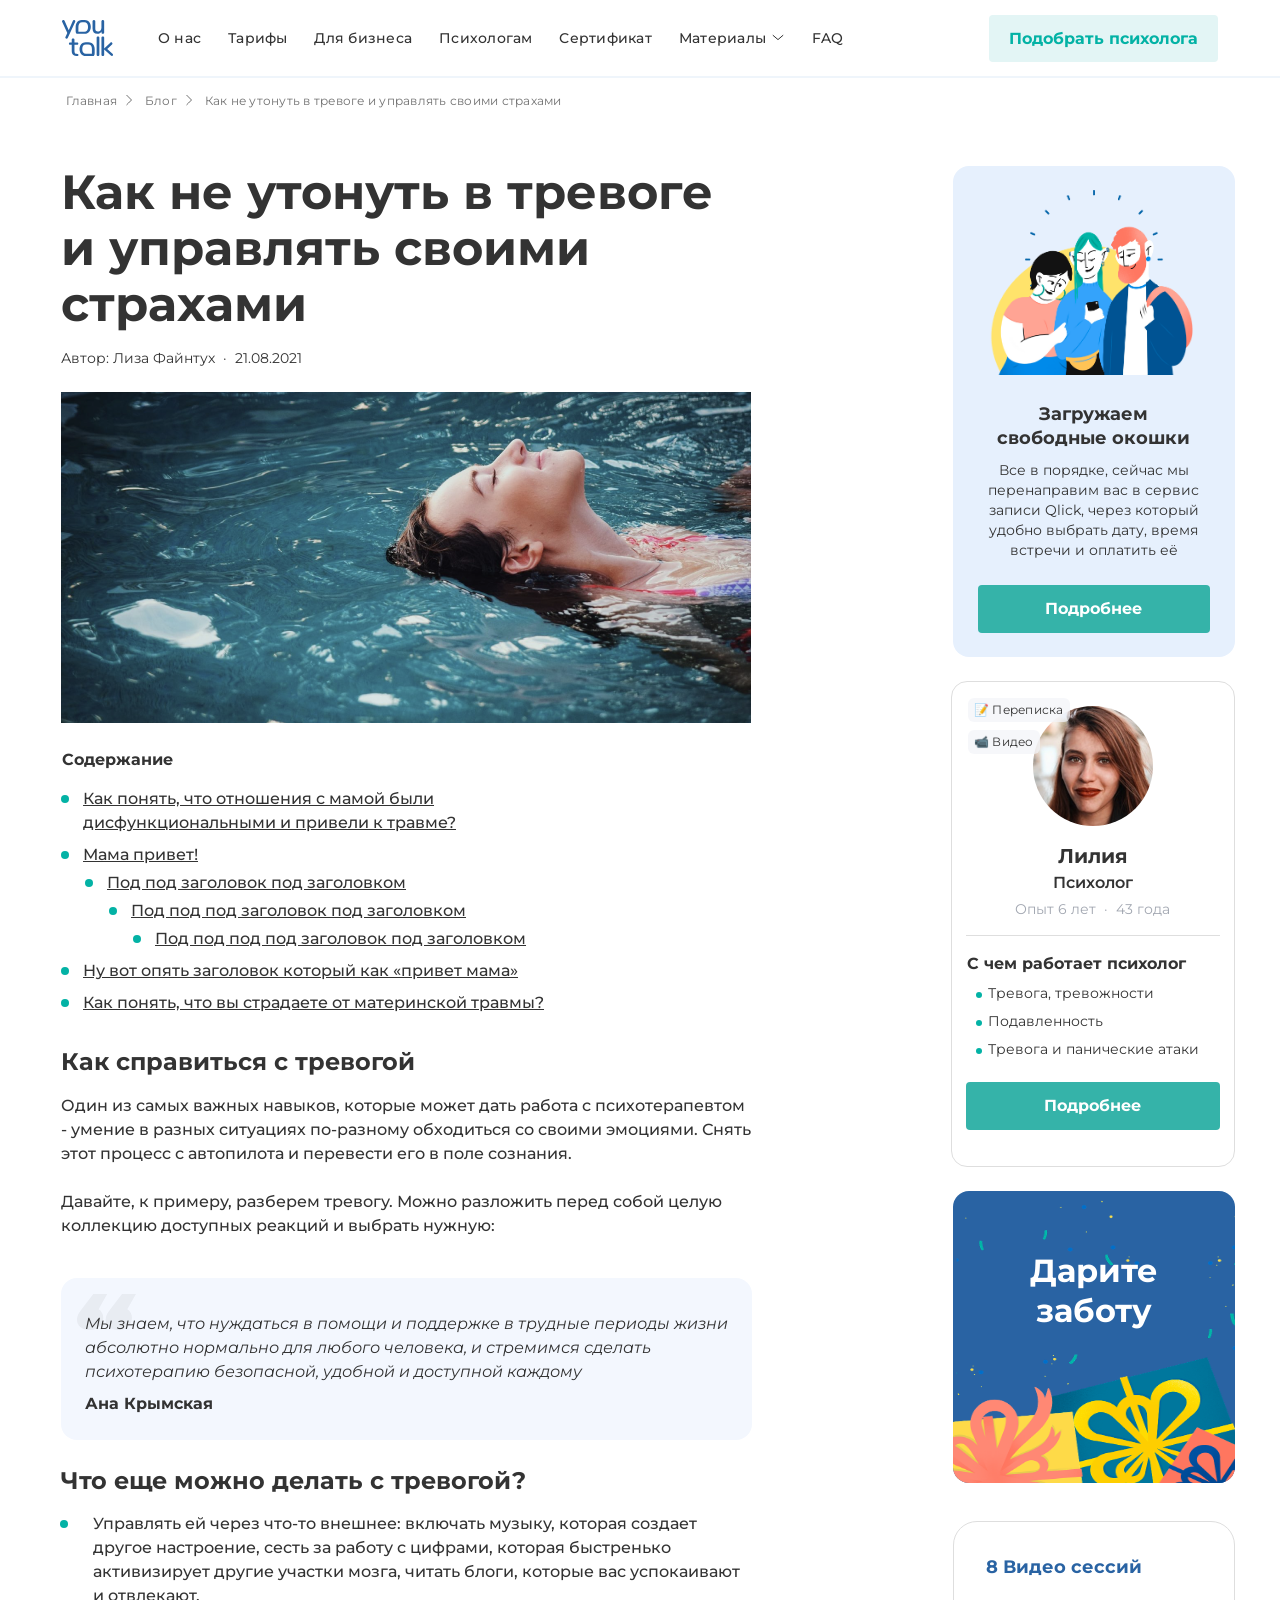
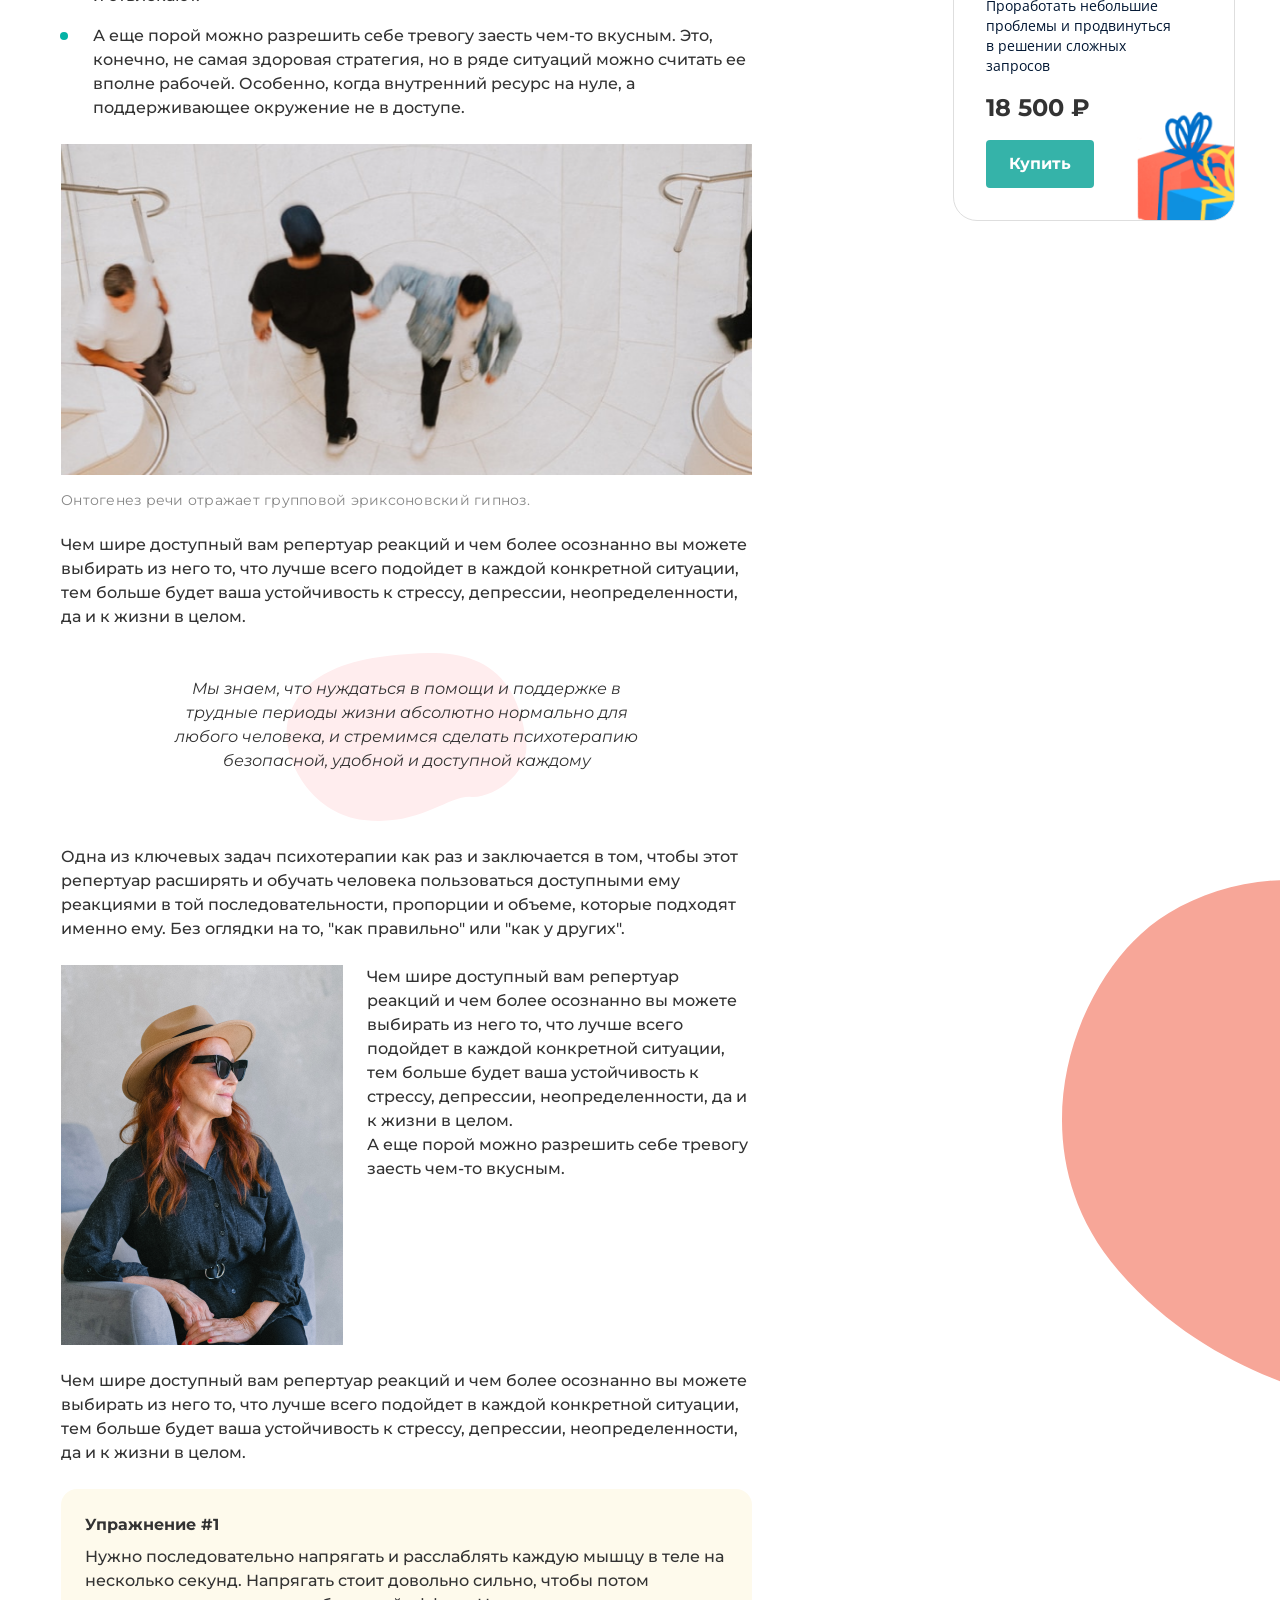
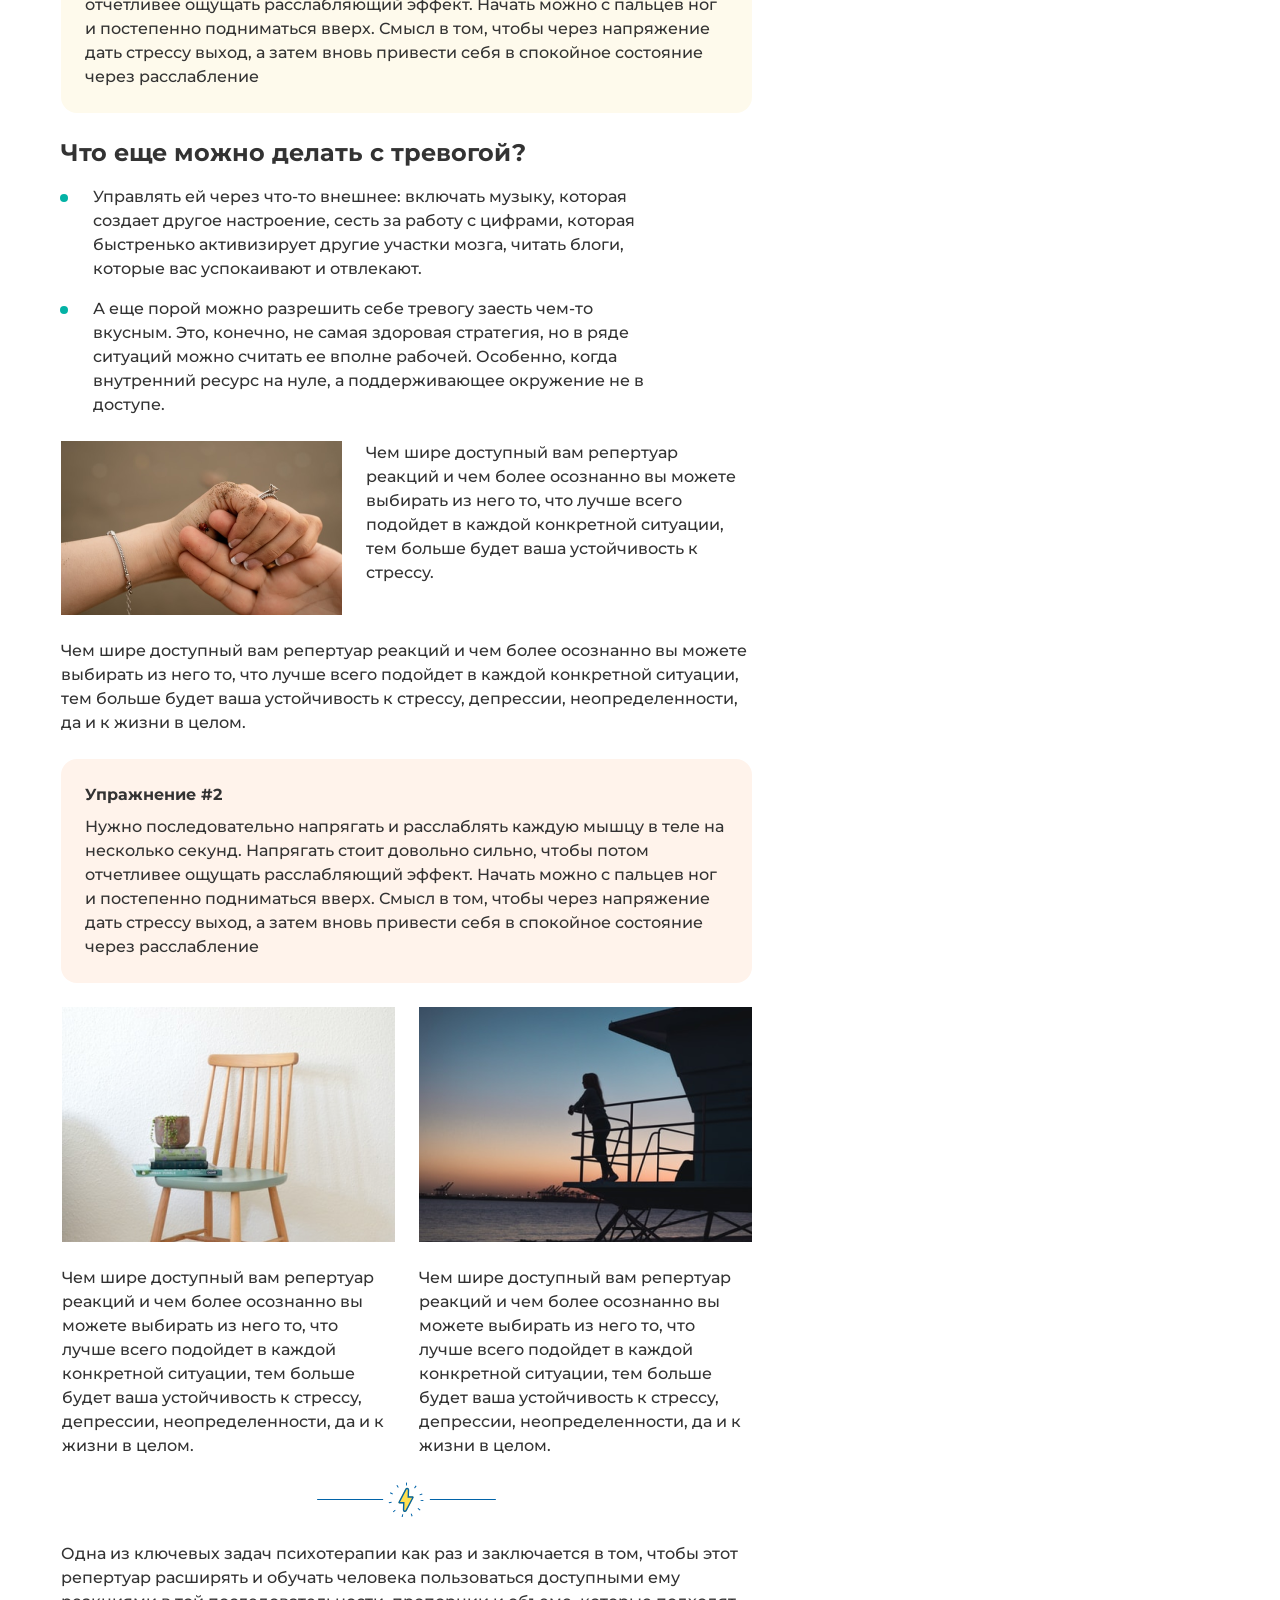
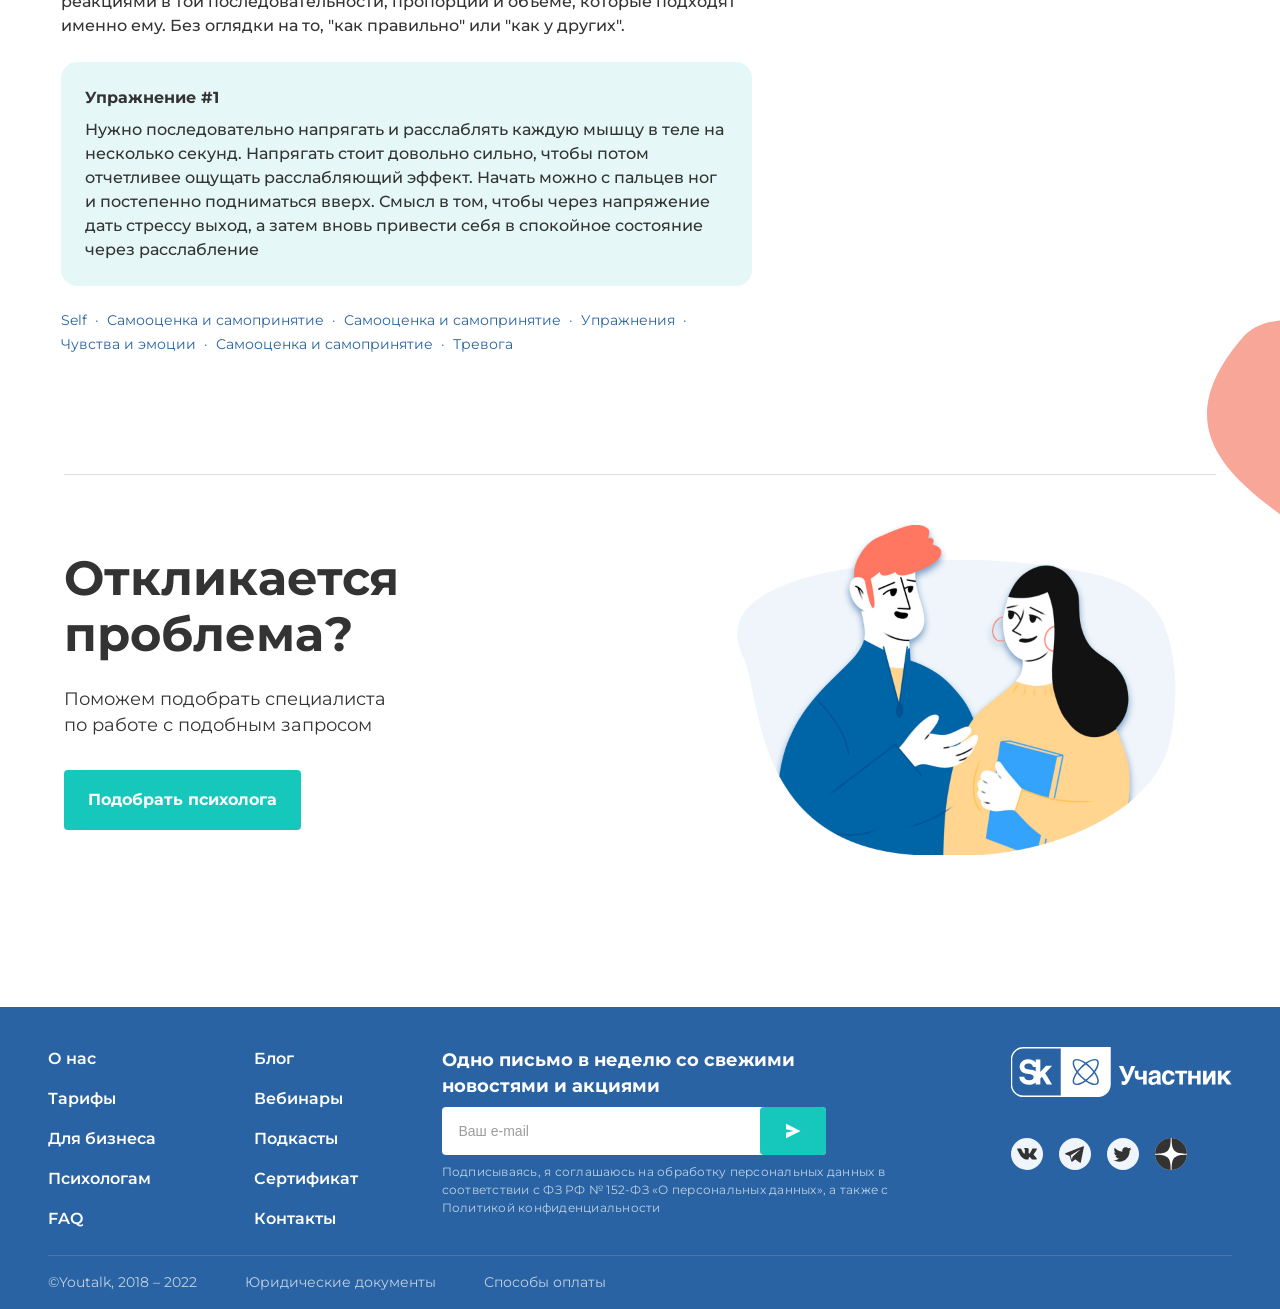
==== commit af583c7a: "feat: i guess final" ====
--- a/article.html
+++ b/article.html
@@ -1,87 +1,111 @@
 ﻿<!DOCTYPE html>
 <html lang="ru">
+
 <head>
     <meta charset="UTF-8">
     <meta name="viewport" content="width=device-width, initial-scale=1.0">
     <title>YouTalk | Blog</title>
     <link rel="preconnect" href="https://fonts.googleapis.com">
     <link rel="preconnect" href="https://fonts.gstatic.com" crossorigin>
-    <link href="https://fonts.googleapis.com/css2?family=Montserrat:ital,wght@0,100;0,200;0,300;0,400;0,500;0,600;0,700;0,800;0,900;1,100;1,200;1,300;1,400;1,500;1,600;1,700;1,800;1,900&display=swap" rel="stylesheet">
+    <link
+        href="https://fonts.googleapis.com/css2?family=Montserrat:ital,wght@0,100;0,200;0,300;0,400;0,500;0,600;0,700;0,800;0,900;1,100;1,200;1,300;1,400;1,500;1,600;1,700;1,800;1,900&display=swap"
+        rel="stylesheet">
     <link rel="preconnect" href="https://fonts.googleapis.com">
     <link rel="preconnect" href="https://fonts.gstatic.com" crossorigin>
-    <link href="https://fonts.googleapis.com/css2?family=Open+Sans:ital,wght@0,300..800;1,300..800&display=swap" rel="stylesheet">
+    <link href="https://fonts.googleapis.com/css2?family=Open+Sans:ital,wght@0,300..800;1,300..800&display=swap"
+        rel="stylesheet">
     <link rel="stylesheet" href="./css/header.css">
     <link rel="stylesheet" href="./css/blog.css">
     <link rel="stylesheet" href="./css/footer.css">
 </head>
+
 <body>
     <header>
         <div class="header">
             <div class="header__logo-container">
                 <a href="./">
-                <img src="assets/logo-youtalk.svg" alt="" class="header__site-logo">
-                 </a>
+                    <img src="assets/logo-youtalk.svg" alt="На главную YouTalk" class="header__site-logo">
+                </a>
             </div>
             <div class="header__adaptive-container " id="adaptive-container">
                 <nav class="header__navbar">
                     <ul>
-                        <li><a href="">О нас</a></li>
-                        <li><a href="">Тарифы</a></li>
-                        <li><a href="">Для бизнеса</a></li>
-                        <li><a href="">Психологам</a></li>
-                        <li><a href="">Сертификат</a></li>
-                        <li><a href="">Материалы <svg class="dropdown-item" width="17" height="17" viewBox="0 0 14 14" fill="none" aria-hidden="true" focusable="false"><path d="M2.09998 4.8999L6.99998 9.0999L11.9 4.8999" stroke="#333333" stroke-linecap="round" stroke-linejoin="round"/></svg></a>
+                        <li><a href="#">О нас</a></li>
+                        <li><a href="#">Тарифы</a></li>
+                        <li><a href="#">Для бизнеса</a></li>
+                        <li><a href="#">Психологам</a></li>
+                        <li><a href="#">Сертификат</a></li>
+                        <li><a href="#">Материалы <svg class="header__dropdown-icon" width="17" height="17"
+                                    viewBox="0 0 14 14" fill="none" aria-hidden="true" focusable="false">
+                                    <path d="M2.09998 4.8999L6.99998 9.0999L11.9 4.8999" stroke="#333333"
+                                        stroke-linecap="round" stroke-linejoin="round" />
+                                </svg></a>
                             <div class="header__dropdown">
-                                <a href="" class="header__dropdown-link">Ссылка 1</a>
-                                <a href="" class="header__dropdown-link">Ссылка 2</a>
-                                <a href="" class="header__dropdown-link">Ссылка 3</a>
+                                <a href="#" class="header__dropdown-link">Ссылка 1</a>
+                                <a href="#" class="header__dropdown-link">Ссылка 2</a>
+                                <a href="#" class="header__dropdown-link">Ссылка 3</a>
                             </div>
                         </li>
-                        <li><a href="">FAQ</a></li>
+                        <li><a href="#">FAQ</a></li>
                     </ul>
                 </nav>
                 <button class="header__btn">Подобрать психолога</button>
             </div>
-            <div class="header__adaptive-link" aria-label="Открыть меню"><svg width="18" height="14" viewBox="0 0 18 14" fill="none" aria-hidden="true" focusable="false"><path d="M0 1C0 0.447715 0.447715 0 1 0H17C17.5523 0 18 0.447715 18 1C18 1.55228 17.5523 2 17 2H1C0.447716 2 0 1.55228 0 1ZM0 7C0 6.44772 0.447715 6 1 6H17C17.5523 6 18 6.44772 18 7C18 7.55228 17.5523 8 17 8H1C0.447716 8 0 7.55228 0 7ZM0 13C0 12.4477 0.447715 12 1 12H17C17.5523 12 18 12.4477 18 13C18 13.5523 17.5523 14 17 14H1C0.447716 14 0 13.5523 0 13Z" fill="#03B2A5"/></svg></div>
+            <button class="header__adaptive-link" type="button" aria-label="Открыть меню"><svg width="18" height="14"
+                    viewBox="0 0 18 14" fill="none" aria-hidden="true" focusable="false">
+                    <path
+                        d="M0 1C0 0.447715 0.447715 0 1 0H17C17.5523 0 18 0.447715 18 1C18 1.55228 17.5523 2 17 2H1C0.447716 2 0 1.55228 0 1ZM0 7C0 6.44772 0.447715 6 1 6H17C17.5523 6 18 6.44772 18 7C18 7.55228 17.5523 8 17 8H1C0.447716 8 0 7.55228 0 7ZM0 13C0 12.4477 0.447715 12 1 12H17C17.5523 12 18 12.4477 18 13C18 13.5523 17.5523 14 17 14H1C0.447716 14 0 13.5523 0 13Z"
+                        fill="#03B2A5" />
+                </svg></button>
         </div>
     </header>
     <main>
         <div>
             <section class="blog-container">
                 <div class="blog-container__nav">
-                    <a href="">Главная</a>
-                    <svg class="breadcrumb-icon" width="16" height="16" viewBox="0 0 16 16" fill="none" aria-hidden="true" focusable="false"><path d="M5.8125 12.6875L7.375 11.125L10.5 8L7.375 4.875L5.8125 3.3125" stroke="#333333" stroke-opacity="0.7" stroke-linecap="round" stroke-linejoin="round"/></svg>
+                    <a href="#">Главная</a>
+                    <svg class="blog-container__breadcrumb-icon" width="16" height="16" viewBox="0 0 16 16" fill="none"
+                        aria-hidden="true" focusable="false">
+                        <path d="M5.8125 12.6875L7.375 11.125L10.5 8L7.375 4.875L5.8125 3.3125" stroke="#333333"
+                            stroke-opacity="0.7" stroke-linecap="round" stroke-linejoin="round" />
+                    </svg>
                     <a href="index.html">Блог</a>
-                    <svg class="breadcrumb-icon" width="16" height="16" viewBox="0 0 16 16" fill="none" aria-hidden="true" focusable="false"><path d="M5.8125 12.6875L7.375 11.125L10.5 8L7.375 4.875L5.8125 3.3125" stroke="#333333" stroke-opacity="0.7" stroke-linecap="round" stroke-linejoin="round"/></svg>
+                    <svg class="blog-container__breadcrumb-icon" width="16" height="16" viewBox="0 0 16 16" fill="none"
+                        aria-hidden="true" focusable="false">
+                        <path d="M5.8125 12.6875L7.375 11.125L10.5 8L7.375 4.875L5.8125 3.3125" stroke="#333333"
+                            stroke-opacity="0.7" stroke-linecap="round" stroke-linejoin="round" />
+                    </svg>
                     <a href="article.html">Как не утонуть в тревоге и управлять своими страхами</a>
                 </div>
                 <h1 class="blog-container__title">Как не утонуть в тревоге и управлять своими страхами</h1>
                 <div class="blog-container__author-and-date">
                     <div class="blog-container__author">Автор: Лиза Файнтух</div>
-                    <div class="">&middot;</div>
+                    <div>&middot;</div>
                     <div class="blog-container__date">21.08.2021</div>
                     <div>
                         <div>&middot;</div>
                         <div>Self</div>
                     </div>
                 </div>
-                <div class="blog-container__img"><img src="assets/article-hero-woman-water.png" alt="Обложка статьи"></div>
+                <div class="blog-container__img"><img src="assets/article-hero-woman-water.png" alt="Обложка статьи">
+                </div>
                 <div class="blog-container__text-container">
                     <div class="blog-container__nav-content">
                         <h4 class="blog-container__nav-title">Содержание</h4>
                         <ul>
-                            <li><a href="">Как понять, что отношения с мамой были дисфункциональными и привели к травме?</a></li>
+                            <li><a href="#">Как понять, что отношения с мамой были дисфункциональными и привели к
+                                    травме?</a></li>
                             <li>
-                                <a href="">Мама привет!</a>
+                                <a href="#">Мама привет!</a>
                                 <ul>
                                     <li>
-                                        <a href="">Под под заголовок под заголовком</a>
+                                        <a href="#">Под под заголовок под заголовком</a>
                                         <ul>
                                             <li>
-                                                <a href="">Под под под заголовок под заголовком</a>
+                                                <a href="#">Под под под заголовок под заголовком</a>
                                                 <ul>
                                                     <li>
-                                                        <a href="">Под под под под заголовок под заголовком</a>
+                                                        <a href="#">Под под под под заголовок под заголовком</a>
                                                     </li>
                                                 </ul>
                                             </li>
@@ -89,79 +113,139 @@
                                     </li>
                                 </ul>
                             </li>
-                            <li><a href="">Ну вот опять заголовок который как «привет мама»</a></li>
-                            <li><a href="">Как понять, что вы страдаете от материнской травмы?</a></li>
+                            <li><a href="#">Ну вот опять заголовок который как «привет мама»</a></li>
+                            <li><a href="#">Как понять, что вы страдаете от материнской травмы?</a></li>
                         </ul>
                     </div>
                     <div>
                         <div class="blog-container__text">
                             <div class="blog-container__first-container">
                                 <h3 id="section-one">Как справиться с тревогой</h3>
-                                <p>Один из самых важных навыков, которые может дать работа с психотерапевтом - умение в разных ситуациях по-разному обходиться со своими эмоциями.  Снять этот процесс с автопилота и перевести его в поле сознания.</p>
-                                <p>Давайте, к примеру, разберем тревогу. Можно разложить перед собой целую коллекцию доступных реакций и выбрать нужную:</p>
-                                <div class="blog-container__qoute-container">
-                                    <blockquote>Мы знаем, что нуждаться в помощи и поддержке в трудные периоды жизни абсолютно нормально для любого человека, и стремимся сделать психотерапию безопасной, удобной и доступной каждому</blockquote>
+                                <p>Один из самых важных навыков, которые может дать работа с психотерапевтом - умение в
+                                    разных ситуациях по-разному обходиться со своими эмоциями. Снять этот процесс с
+                                    автопилота и перевести его в поле сознания.</p>
+                                <p>Давайте, к примеру, разберем тревогу. Можно разложить перед собой целую коллекцию
+                                    доступных реакций и выбрать нужную:</p>
+                                <div class="blog-container__quote-container">
+                                    <blockquote>Мы знаем, что нуждаться в помощи и поддержке в трудные периоды жизни
+                                        абсолютно нормально для любого человека, и стремимся сделать психотерапию
+                                        безопасной, удобной и доступной каждому</blockquote>
                                     <cite>Ана Крымская</cite>
-                                    <svg class="quote-icon" width="59" height="36" viewBox="0 0 59 36" fill="none" xmlns="http://www.w3.org/2000/svg">
-<path opacity="0.06" d="M21.5794 15.3529C23.0972 16.2941 24.2521 17.5 25.044 18.9706C25.8359 20.3824 26.2319 21.9706 26.2319 23.7353C26.2319 27.3824 24.879 30.3529 22.1733 32.6471C19.4677 34.8823 16.1351 36 12.1755 36C8.54598 36 5.60933 35.0294 3.3656 33.0882C1.12187 31.1471 0 28.6176 0 25.5C0 23.9118 0.329961 22.3824 0.989882 20.9118C1.6498 19.4412 2.87066 17.5588 4.65244 15.2647L16.333 0H30.1914L21.5794 15.3529ZM50.286 15.3529C51.8038 16.2941 52.9587 17.5 53.7506 18.9706C54.5425 20.3824 54.9384 21.9706 54.9384 23.7353C54.9384 27.3824 53.5856 30.3529 50.8799 32.6471C48.1742 34.8823 44.8416 36 40.8821 36C37.2525 36 34.3159 35.0294 32.0722 33.0882C29.8284 31.1471 28.7066 28.6176 28.7066 25.5C28.7066 23.9118 29.0365 22.3824 29.6964 20.9118C30.3564 19.4412 31.5772 17.5588 33.359 15.2647L45.0396 0H58.898L50.286 15.3529Z" fill="#333333"/>
-</svg>
+                                    <svg class="blog-container__quote-icon" width="59" height="36" viewBox="0 0 59 36"
+                                        fill="none" xmlns="http://www.w3.org/2000/svg">
+                                        <path opacity="0.06"
+                                            d="M21.5794 15.3529C23.0972 16.2941 24.2521 17.5 25.044 18.9706C25.8359 20.3824 26.2319 21.9706 26.2319 23.7353C26.2319 27.3824 24.879 30.3529 22.1733 32.6471C19.4677 34.8823 16.1351 36 12.1755 36C8.54598 36 5.60933 35.0294 3.3656 33.0882C1.12187 31.1471 0 28.6176 0 25.5C0 23.9118 0.329961 22.3824 0.989882 20.9118C1.6498 19.4412 2.87066 17.5588 4.65244 15.2647L16.333 0H30.1914L21.5794 15.3529ZM50.286 15.3529C51.8038 16.2941 52.9587 17.5 53.7506 18.9706C54.5425 20.3824 54.9384 21.9706 54.9384 23.7353C54.9384 27.3824 53.5856 30.3529 50.8799 32.6471C48.1742 34.8823 44.8416 36 40.8821 36C37.2525 36 34.3159 35.0294 32.0722 33.0882C29.8284 31.1471 28.7066 28.6176 28.7066 25.5C28.7066 23.9118 29.0365 22.3824 29.6964 20.9118C30.3564 19.4412 31.5772 17.5588 33.359 15.2647L45.0396 0H58.898L50.286 15.3529Z"
+                                            fill="#333333" />
+                                    </svg>
                                 </div>
                             </div>
                             <div class="blog-container__second-container">
                                 <h3 id="section-two">Что еще можно делать с тревогой?</h3>
                                 <ul>
-                                    <li>Управлять ей через что-то внешнее: включать музыку, которая создает другое настроение, сесть за работу с цифрами, которая быстренько активизирует другие участки мозга, читать блоги, которые вас успокаивают и отвлекают.</li>
-                                    <li>А еще порой можно разрешить себе тревогу заесть чем-то вкусным. Это, конечно, не самая здоровая стратегия, но в ряде ситуаций можно считать ее вполне рабочей. Особенно, когда внутренний ресурс на нуле, а поддерживающее окружение не в доступе.</li>
+                                    <li>Управлять ей через что-то внешнее: включать музыку, которая создает другое
+                                        настроение, сесть за работу с цифрами, которая быстренько активизирует другие
+                                        участки мозга, читать блоги, которые вас успокаивают и отвлекают.</li>
+                                    <li>А еще порой можно разрешить себе тревогу заесть чем-то вкусным. Это, конечно, не
+                                        самая здоровая стратегия, но в ряде ситуаций можно считать ее вполне рабочей.
+                                        Особенно, когда внутренний ресурс на нуле, а поддерживающее окружение не в
+                                        доступе.</li>
                                 </ul>
                                 <div class="blog-container__image-container">
-                                    <img src="assets/article-photo-stairs-top-view.png" alt="Фотография, используемая в статье">
+                                    <img src="assets/article-photo-stairs-top-view.png"
+                                        alt="Фотография, используемая в статье">
                                     <div>Онтогенез речи отражает групповой эриксоновский гипноз. </div>
                                 </div>
-                                <p>Чем шире доступный вам репертуар реакций и чем более осознанно вы можете выбирать из него то, что лучше всего подойдет в каждой конкретной ситуации, тем больше будет ваша устойчивость к стрессу, депрессии, неопределенности, да и к жизни в целом.</p>
-                                <div>Мы знаем, что нуждаться в помощи и поддержке в трудные периоды жизни абсолютно нормально для любого человека, и стремимся сделать психотерапию безопасной, удобной и доступной каждому</div>
-                                <p>Одна из ключевых задач психотерапии как раз и заключается в том, чтобы этот репертуар расширять и обучать человека пользоваться доступными ему реакциями в той последовательности, пропорции и объеме, которые подходят именно ему. Без оглядки на то, "как правильно" или "как у других".</p>
+                                <p>Чем шире доступный вам репертуар реакций и чем более осознанно вы можете выбирать из
+                                    него то, что лучше всего подойдет в каждой конкретной ситуации, тем больше будет
+                                    ваша устойчивость к стрессу, депрессии, неопределенности, да и к жизни в целом.</p>
+                                <div>Мы знаем, что нуждаться в помощи и поддержке в трудные периоды жизни абсолютно
+                                    нормально для любого человека, и стремимся сделать психотерапию безопасной, удобной
+                                    и доступной каждому</div>
+                                <p>Одна из ключевых задач психотерапии как раз и заключается в том, чтобы этот репертуар
+                                    расширять и обучать человека пользоваться доступными ему реакциями в той
+                                    последовательности, пропорции и объеме, которые подходят именно ему. Без оглядки на
+                                    то, "как правильно" или "как у других".</p>
                                 <div>
                                     <img src="assets/article-photo-red-haired-woman.png" alt="Портрет женщины">
-                                    <p>Чем шире доступный вам репертуар реакций и чем более осознанно вы можете выбирать из него то, что лучше всего подойдет в каждой конкретной ситуации, тем больше будет ваша устойчивость к стрессу, депрессии, неопределенности, да и к жизни в целом. <br>А еще порой можно разрешить себе тревогу заесть чем-то вкусным. </p>
-                                </div>
-                                <p>Чем шире доступный вам репертуар реакций и чем более осознанно вы можете выбирать из него то, что лучше всего подойдет в каждой конкретной ситуации, тем больше будет ваша устойчивость к стрессу, депрессии, неопределенности, да и к жизни в целом.</p>
+                                    <p>Чем шире доступный вам репертуар реакций и чем более осознанно вы можете выбирать
+                                        из него то, что лучше всего подойдет в каждой конкретной ситуации, тем больше
+                                        будет ваша устойчивость к стрессу, депрессии, неопределенности, да и к жизни в
+                                        целом. <br>А еще порой можно разрешить себе тревогу заесть чем-то вкусным. </p>
+                                </div>
+                                <p>Чем шире доступный вам репертуар реакций и чем более осознанно вы можете выбирать из
+                                    него то, что лучше всего подойдет в каждой конкретной ситуации, тем больше будет
+                                    ваша устойчивость к стрессу, депрессии, неопределенности, да и к жизни в целом.</p>
                                 <div class="blog-container__article-container">
                                     <h4 id="exercise-one">Упражнение #1</h4>
-                                    <p>Нужно последовательно напрягать и расслаблять каждую мышцу в теле на несколько секунд. Напрягать стоит довольно сильно, чтобы потом отчетливее ощущать расслабляющий эффект. Начать можно с пальцев ног и постепенно подниматься вверх. Смысл в том, чтобы через напряжение дать стрессу выход, а затем вновь привести себя в спокойное состояние через расслабление</p>
+                                    <p>Нужно последовательно напрягать и расслаблять каждую мышцу в теле на несколько
+                                        секунд. Напрягать стоит довольно сильно, чтобы потом отчетливее ощущать
+                                        расслабляющий эффект. Начать можно с пальцев ног и постепенно подниматься вверх.
+                                        Смысл в том, чтобы через напряжение дать стрессу выход, а затем вновь привести
+                                        себя в спокойное состояние через расслабление</p>
                                 </div>
                             </div>
                             <div class="blog-container__third-container">
                                 <div>
                                     <h3>Что еще можно делать с тревогой?</h3>
                                     <ul>
-                                        <li>Управлять ей через что-то внешнее: включать музыку, которая создает другое настроение, сесть за работу с цифрами, которая быстренько активизирует другие участки мозга, читать блоги, которые вас успокаивают и отвлекают.</li>
-                                        <li>А еще порой можно разрешить себе тревогу заесть чем-то вкусным. Это, конечно, не самая здоровая стратегия, но в ряде ситуаций можно считать ее вполне рабочей. Особенно, когда внутренний ресурс на нуле, а поддерживающее окружение не в доступе.</li>
+                                        <li>Управлять ей через что-то внешнее: включать музыку, которая создает другое
+                                            настроение, сесть за работу с цифрами, которая быстренько активизирует
+                                            другие участки мозга, читать блоги, которые вас успокаивают и отвлекают.
+                                        </li>
+                                        <li>А еще порой можно разрешить себе тревогу заесть чем-то вкусным. Это,
+                                            конечно, не самая здоровая стратегия, но в ряде ситуаций можно считать ее
+                                            вполне рабочей. Особенно, когда внутренний ресурс на нуле, а поддерживающее
+                                            окружение не в доступе.</li>
                                     </ul>
                                 </div>
                                 <div>
-                                    <img src="assets/article-photo-hands.png" alt="Фотография, используемая в тексте статьи">
-                                    <p>Чем шире доступный вам репертуар реакций и чем более осознанно вы можете выбирать из него то, что лучше всего подойдет в каждой конкретной ситуации, тем больше будет ваша устойчивость к стрессу.</p>
-                                </div>
-                                <p>Чем шире доступный вам репертуар реакций и чем более осознанно вы можете выбирать из него то, что лучше всего подойдет в каждой конкретной ситуации, тем больше будет ваша устойчивость к стрессу, депрессии, неопределенности, да и к жизни в целом.</p>
+                                    <img src="assets/article-photo-hands.png"
+                                        alt="Фотография, используемая в тексте статьи">
+                                    <p>Чем шире доступный вам репертуар реакций и чем более осознанно вы можете выбирать
+                                        из него то, что лучше всего подойдет в каждой конкретной ситуации, тем больше
+                                        будет ваша устойчивость к стрессу.</p>
+                                </div>
+                                <p>Чем шире доступный вам репертуар реакций и чем более осознанно вы можете выбирать из
+                                    него то, что лучше всего подойдет в каждой конкретной ситуации, тем больше будет
+                                    ваша устойчивость к стрессу, депрессии, неопределенности, да и к жизни в целом.</p>
                                 <div class="blog-container__article-container">
                                     <h4 id="exercise-two">Упражнение #2</h4>
-                                    <p>Нужно последовательно напрягать и расслаблять каждую мышцу в теле на несколько секунд. Напрягать стоит довольно сильно, чтобы потом отчетливее ощущать расслабляющий эффект. Начать можно с пальцев ног и постепенно подниматься вверх. Смысл в том, чтобы через напряжение дать стрессу выход, а затем вновь привести себя в спокойное состояние через расслабление</p>
+                                    <p>Нужно последовательно напрягать и расслаблять каждую мышцу в теле на несколько
+                                        секунд. Напрягать стоит довольно сильно, чтобы потом отчетливее ощущать
+                                        расслабляющий эффект. Начать можно с пальцев ног и постепенно подниматься вверх.
+                                        Смысл в том, чтобы через напряжение дать стрессу выход, а затем вновь привести
+                                        себя в спокойное состояние через расслабление</p>
                                 </div>
                                 <div>
                                     <div class="blog-container__vertical-card">
-                                        <img src="assets/article-photo-chair-books.png" alt="Фотография, используемая в тексте статьи">
-                                        <p>Чем шире доступный вам репертуар реакций и чем более осознанно вы можете выбирать из него то, что лучше всего подойдет в каждой конкретной ситуации, тем больше будет ваша устойчивость к стрессу, депрессии, неопределенности, да и к жизни в целом.</p>
+                                        <img src="assets/article-photo-chair-books.png"
+                                            alt="Фотография, используемая в тексте статьи">
+                                        <p>Чем шире доступный вам репертуар реакций и чем более осознанно вы можете
+                                            выбирать из него то, что лучше всего подойдет в каждой конкретной ситуации,
+                                            тем больше будет ваша устойчивость к стрессу, депрессии, неопределенности,
+                                            да и к жизни в целом.</p>
                                     </div>
                                     <div class="blog-container__vertical-card">
-                                        <img src="assets/article-photo-lifeguard-sunset.png" alt="Фотография, используемая в тексте статьи">
-                                        <p>Чем шире доступный вам репертуар реакций и чем более осознанно вы можете выбирать из него то, что лучше всего подойдет в каждой конкретной ситуации, тем больше будет ваша устойчивость к стрессу, депрессии, неопределенности, да и к жизни в целом.</p>
+                                        <img src="assets/article-photo-lifeguard-sunset.png"
+                                            alt="Фотография, используемая в тексте статьи">
+                                        <p>Чем шире доступный вам репертуар реакций и чем более осознанно вы можете
+                                            выбирать из него то, что лучше всего подойдет в каждой конкретной ситуации,
+                                            тем больше будет ваша устойчивость к стрессу, депрессии, неопределенности,
+                                            да и к жизни в целом.</p>
                                     </div>
                                 </div>
                                 <img src="assets/article-divider-lightning.svg" alt="Изображение, разделяющее текст">
-                                <p>Одна из ключевых задач психотерапии как раз и заключается в том, чтобы этот репертуар расширять и обучать человека пользоваться доступными ему реакциями в той последовательности, пропорции и объеме, которые подходят именно ему. Без оглядки на то, "как правильно" или "как у других".</p>
+                                <p>Одна из ключевых задач психотерапии как раз и заключается в том, чтобы этот репертуар
+                                    расширять и обучать человека пользоваться доступными ему реакциями в той
+                                    последовательности, пропорции и объеме, которые подходят именно ему. Без оглядки на
+                                    то, "как правильно" или "как у других".</p>
                                 <div class="blog-container__article-container">
                                     <h4>Упражнение #1</h4>
-                                    <p>Нужно последовательно напрягать и расслаблять каждую мышцу в теле на несколько секунд. Напрягать стоит довольно сильно, чтобы потом отчетливее ощущать расслабляющий эффект. Начать можно с пальцев ног и постепенно подниматься вверх. Смысл в том, чтобы через напряжение дать стрессу выход, а затем вновь привести себя в спокойное состояние через расслабление</p>
+                                    <p>Нужно последовательно напрягать и расслаблять каждую мышцу в теле на несколько
+                                        секунд. Напрягать стоит довольно сильно, чтобы потом отчетливее ощущать
+                                        расслабляющий эффект. Начать можно с пальцев ног и постепенно подниматься вверх.
+                                        Смысл в том, чтобы через напряжение дать стрессу выход, а затем вновь привести
+                                        себя в спокойное состояние через расслабление</p>
                                 </div>
                                 <div class="blog-container__categories-container">
                                     <div>Self</div>
@@ -185,14 +269,16 @@
             </section>
             <aside class="aside-content">
                 <article class="aside-content__card">
-                    <img src="assets/free-slots-illustration.svg" alt="Изображение, используемое в карточке доп.информации">
+                    <img src="assets/free-slots-illustration.png"
+                        alt="Изображение, используемое в карточке доп.информации">
                     <div>
                         <h3>Загружаем свободные окошки</h3>
-                        <p>Все в порядке, сейчас мы перенаправим вас в сервис записи Qlick, через который удобно выбрать дату,  время встречи и оплатить её</p>
+                        <p>Все в порядке, сейчас мы перенаправим вас в сервис записи Qlick, через который удобно выбрать
+                            дату, время встречи и оплатить её</p>
                     </div>
                     <button>Подробнее</button>
                 </article>
-                <article class="aside-content__card-1">
+                <article class="aside-content__card--psychologist">
                     <img src="assets/psychologist-lilia-photo.png" alt="Портрет психолога">
                     <div class="aside-content__card-heading">
                         <h3>Лилия</h3>
@@ -213,26 +299,29 @@
                         <button>Подробнее</button>
                     </div>
                     <div class="aside-content__category-container">
-                        <div class="aside-content__category"><svg class="aside-content__category-icon" width="16" height="16" viewBox="0 0 16 16" fill="none" aria-hidden="true" focusable="false"><rect x="3" y="2" width="10" height="12" rx="1.5" fill="#F8F8F8" stroke="#333333" stroke-width="1"/><path d="M5.5 5H10.5M5.5 8H10.5M5.5 11H8.5" stroke="#333333" stroke-width="1" stroke-linecap="round"/><path d="M4.5 2V4M8 2V4M11.5 2V4" stroke="#35B3A9" stroke-width="1.2" stroke-linecap="round"/></svg><div>Переписка</div></div>
-                        <div class="aside-content__category"><svg class="aside-content__category-icon" width="16" height="16" viewBox="0 0 16 16" fill="none" aria-hidden="true" focusable="false"><rect x="2.5" y="4.5" width="8" height="7" rx="1.5" fill="#333333"/><path d="M10.5 7L13.5 5.25V10.75L10.5 9V7Z" fill="#333333"/><circle cx="5.25" cy="7.25" r="0.8" fill="#35B3A9"/></svg><div>Видео</div></div>
+                        <div class="aside-content__category">
+                            <div>📝 Переписка</div>
+                        </div>
+                        <div class="aside-content__category">
+                            <div>📹 Видео</div>
+                        </div>
                     </div>
                 </article>
-                <article class="aside-content__card-2">
+                <article class="aside-content__card--gift">
                     <div class="aside-content__gift-text">
                         <h3>Дарите заботу</h3>
                     </div>
                     <div class="aside-content__gift-placeholder">
-                        <img src="assets/gifts.svg" alt="Изображение подарков">
+                        <img src="assets/gifts.png" alt="Изображение подарков">
                     </div>
                 </article>
-                <article class="aside-content__card-3">
-                    <h3><span>8</span> Видео сессий</h3>
+                <article class="aside-content__card--price">
+                    <h3>8 Видео сессий</h3>
                     <p>Проработать небольшие проблемы и продвинуться в решении сложных запросов</p>
                     <div class="aside-content__card-price">18 500 &#8381;</div>
                     <button>Купить</button>
-                    <img src="assets/gift.svg" alt="Изображение подарочка">
                 </article>
-            </aside>    
+            </aside>
         </div>
         <div class="problem-cta">
             <div class="problem-cta__content">
@@ -240,57 +329,104 @@
                 <p>Поможем подобрать специалиста по работе с подобным запросом</p>
                 <button>Подобрать психолога</button>
             </div>
-            <img class="problem-cta__image" src="assets/support-selection-illustration.svg" alt="Психологическая поддержка">
+            <img class="problem-cta__image" src="assets/support-selection-illustration.png"
+                alt="Психологическая поддержка">
         </div>
     </main>
     <footer>
         <div class="footer-container">
             <div class="footer-container__top-links">
                 <nav class="footer-container__nav-footer">
-                    <ul>
-                        <div class="footer-container__left-col">
-                            <li class="footer-container__nav-item"><a href="" class="footer-container__nav-link">О нас</a></li>
-                            <li class="footer-container__nav-item"><a href="" class="footer-container__nav-link">Тарифы</a></li>
-                            <li class="footer-container__nav-item"><a href="" class="footer-container__nav-link">Для бизнеса</a></li>
-                            <li class="footer-container__nav-item"><a href="" class="footer-container__nav-link">Психологам</a></li>
-                            <li class="footer-container__nav-item"><a href="" class="footer-container__nav-link">FAQ</a></li>
-                        </div>
-                        <div class="footer-container__right-col">
-                            <li class="footer-container__nav-item"><a href="" class="footer-container__nav-link">Блог</a></li>
-                            <li class="footer-container__nav-item"><a href="" class="footer-container__nav-link">Вебинары</a></li>
-                            <li class="footer-container__nav-item"><a href="" class="footer-container__nav-link">Подкасты</a></li>
-                            <li class="footer-container__nav-item"><a href="" class="footer-container__nav-link">Сертификат</a></li>
-                            <li class="footer-container__nav-item"><a href="" class="footer-container__nav-link">Контакты</a></li>
-                        </div>
-                    </ul>
+                    <div class="footer-container__left-col">
+                        <ul>
+                            <li class="footer-container__nav-item"><a href="#" class="footer-container__nav-link">О
+                                    нас</a></li>
+                            <li class="footer-container__nav-item"><a href="#"
+                                    class="footer-container__nav-link">Тарифы</a></li>
+                            <li class="footer-container__nav-item"><a href="#" class="footer-container__nav-link">Для
+                                    бизнеса</a></li>
+                            <li class="footer-container__nav-item"><a href="#"
+                                    class="footer-container__nav-link">Психологам</a></li>
+                            <li class="footer-container__nav-item"><a href="#"
+                                    class="footer-container__nav-link">FAQ</a></li>
+                        </ul>
+                    </div>
+                    <div class="footer-container__right-col">
+                        <ul>
+                            <li class="footer-container__nav-item"><a href="#"
+                                    class="footer-container__nav-link">Блог</a></li>
+                            <li class="footer-container__nav-item"><a href="#"
+                                    class="footer-container__nav-link">Вебинары</a></li>
+                            <li class="footer-container__nav-item"><a href="#"
+                                    class="footer-container__nav-link">Подкасты</a></li>
+                            <li class="footer-container__nav-item"><a href="#"
+                                    class="footer-container__nav-link">Сертификат</a></li>
+                            <li class="footer-container__nav-item"><a href="#"
+                                    class="footer-container__nav-link">Контакты</a></li>
+                        </ul>
+                    </div>
                 </nav>
-                <div class="footer-container__input-group">
-                    <label for="FormEmail" class="footer-container__input-label">Одно письмо в неделю со свежими новостями и акциями</label>
+                <form class="footer-container__input-group">
+                    <label for="FormEmail" class="footer-container__input-label">Одно письмо в неделю со свежими
+                        новостями и акциями</label>
                     <div class="footer-container__input-container">
                         <input type="email" placeholder="Ваш e-mail" id="FormEmail" class="footer-container__input">
-                        <button type="submit" class="footer-container__btn">
-                            <svg class="footer-container__send-icon" width="24" height="24" viewBox="0 0 24 24" fill="none" aria-hidden="true" focusable="false"><path d="M5 4.75L19.5 12L5 19.25V13.7L12.6 12L5 10.3V4.75Z" fill="white"/></svg>        
+                        <button type="submit" class="footer-container__btn" aria-label="Подписаться на рассылку">
+                            <svg class="footer-container__send-icon" width="24" height="24" viewBox="0 0 24 24"
+                                fill="none" aria-hidden="true" focusable="false">
+                                <path d="M5 4.75L19.5 12L5 19.25V13.7L12.6 12L5 10.3V4.75Z" fill="white" />
+                            </svg>
                         </button>
                     </div>
-                    <p class="footer-container__input-description">Подписываясь, я соглашаюсь на обработку персональных данных в соответствии с ФЗ РФ № 152-ФЗ «О персональных данных», а также с Политикой конфиденциальности</p>
-                </div>
+                    <p class="footer-container__input-description">Подписываясь, я соглашаюсь на обработку персональных
+                        данных в соответствии с ФЗ РФ № 152-ФЗ «О персональных данных», а также с Политикой
+                        конфиденциальности</p>
+                </form>
                 <div class="footer-container__member-container">
-                    <img src="assets/logo-skolkovo-member.svg" alt="">
+                    <img src="assets/logo-skolkovo-member.svg" alt="Участник Сколково">
                     <div class="footer-container__social-container">
-                        <div><a href="https://vk.com/" target="_blank" aria-label="VK"><svg class="footer-container__socicon" width="20" height="12" viewBox="0 0 20 12" fill="none" aria-hidden="true" focusable="false"><path d="M19.8217 10.5411C19.768 10.4479 19.4355 9.69956 17.8353 8.16152C16.1602 6.55099 16.3852 6.81251 18.4029 4.02774C19.6317 2.33176 20.123 1.29605 19.9692 0.853278C19.823 0.431225 18.9192 0.542564 18.9192 0.542564L15.9139 0.560689C15.9139 0.560689 15.6914 0.529618 15.5252 0.631894C15.3639 0.732876 15.2601 0.965912 15.2601 0.965912C15.2601 0.965912 14.7839 2.27868 14.1488 3.39466C12.81 5.74961 12.2737 5.87389 12.0549 5.7276C11.5461 5.38711 11.6736 4.35787 11.6736 3.62769C11.6736 1.34524 12.0074 0.39368 11.0223 0.147699C10.6948 0.0661363 10.4548 0.0117614 9.61848 0.00269895C8.54591 -0.00895281 7.63709 0.00658289 7.1233 0.266806C6.78078 0.440288 6.51701 0.827385 6.67827 0.849394C6.87703 0.876582 7.32707 0.974974 7.56583 1.31158C7.87461 1.74529 7.86336 2.72144 7.86336 2.72144C7.86336 2.72144 8.04087 5.40782 7.44958 5.74184C7.0433 5.97099 6.487 5.50363 5.29317 3.36618C4.68187 2.2722 4.21934 1.06172 4.21934 1.06172C4.21934 1.06172 4.13058 0.836448 3.97182 0.716046C3.77931 0.569752 3.50929 0.523145 3.50929 0.523145L0.651577 0.54127C0.651577 0.54127 0.222795 0.554216 0.0652839 0.747118C-0.0747264 0.919305 0.054033 1.27404 0.054033 1.27404C0.054033 1.27404 2.2917 6.6947 4.82438 9.42768C7.1483 11.9328 9.786 11.7684 9.786 11.7684H10.9811C10.9811 11.7684 11.3424 11.727 11.5261 11.5211C11.6961 11.3321 11.6899 10.9774 11.6899 10.9774C11.6899 10.9774 11.6661 9.31634 12.4112 9.07166C13.145 8.83085 14.0876 10.677 15.0864 11.3878C15.8414 11.925 16.4152 11.8072 16.4152 11.8072L19.0867 11.7684C19.0867 11.7684 20.4843 11.6791 19.8217 10.5411Z" fill="#333333"/></svg></a></div>
-                        <div><a href="https://web.telegram.org/k/" target="_blank" aria-label="Telegram"><svg class="footer-container__socicon" width="16" height="14" viewBox="0 0 16 14" fill="none" aria-hidden="true" focusable="false"><path d="M0.282608 6.76936L3.96933 8.16383L5.39632 12.8146C5.48763 13.1125 5.84704 13.2226 6.0856 13.0249L8.14064 11.3271C8.35606 11.1492 8.66288 11.1404 8.88801 11.306L12.5946 14.0331C12.8498 14.2211 13.2113 14.0794 13.2753 13.7669L15.9906 0.530734C16.0604 0.189359 15.7295 -0.0954258 15.4087 0.0302926L0.278288 5.94549C-0.0950996 6.09142 -0.0918463 6.62716 0.282608 6.76936ZM5.16635 7.42152L12.3716 2.92425C12.5011 2.84366 12.6343 3.0211 12.5231 3.12564L6.5767 8.72729C6.36768 8.92446 6.23286 9.18833 6.19467 9.47474L5.99211 10.996C5.96528 11.1991 5.68373 11.2193 5.62843 11.0227L4.84939 8.24863C4.76016 7.93223 4.89019 7.59426 5.16635 7.42152Z" fill="#333333"/></svg></a></div>
-                        <div><a href="https://twitter.com/" target="_blank" aria-label="Twitter"><svg class="footer-container__socicon" width="18" height="18" viewBox="0 0 18 18" fill="none" aria-hidden="true" focusable="false"><path d="M17.4702 3.71327C16.834 3.99468 16.1593 4.1795 15.4685 4.26161C16.1967 3.82613 16.7416 3.14078 17.0019 2.33327C16.3185 2.73994 15.5694 3.02494 14.7885 3.17911C14.264 2.61792 13.5688 2.24574 12.811 2.12043C12.0532 1.99511 11.2752 2.12368 10.5979 2.48615C9.9207 2.84862 9.3822 3.42468 9.06614 4.12477C8.75008 4.82486 8.67417 5.60976 8.85021 6.35744C7.46447 6.28798 6.10882 5.92788 4.87128 5.30049C3.63374 4.67311 2.54198 3.79248 1.66688 2.71577C1.35712 3.24781 1.19434 3.85263 1.19521 4.46827C1.19521 5.67661 1.81021 6.74411 2.74521 7.36911C2.19188 7.35169 1.65074 7.20226 1.16688 6.93327V6.9766C1.16704 7.78136 1.44552 8.56129 1.95508 9.18415C2.46465 9.80702 3.17394 10.2345 3.96271 10.3941C3.44905 10.5333 2.91046 10.5538 2.38771 10.4541C2.6101 11.1468 3.04355 11.7526 3.62737 12.1867C4.21119 12.6208 4.91615 12.8614 5.64354 12.8749C4.92061 13.4427 4.09286 13.8624 3.20761 14.1101C2.32236 14.3577 1.39698 14.4285 0.484375 14.3183C2.07746 15.3428 3.93196 15.8867 5.82604 15.8849C12.2369 15.8849 15.7427 10.5741 15.7427 5.96827C15.7427 5.81827 15.7385 5.66661 15.7319 5.51827C16.4143 5.02508 17.0032 4.41412 17.471 3.71411L17.4702 3.71327Z" fill="#333333"/></svg></a></div>
-                        <div><a href="https://dzen.ru/" target="_blank" aria-label="Яндекс Дзен"><svg class="footer-container__socicon" width="32" height="32" viewBox="0 0 32 32" fill="none" aria-hidden="true" focusable="false"><path d="M0 16C0 7.16343 7.16343 0 16 0C24.8366 0 32 7.16343 32 16C32 24.8366 24.8366 32 16 32C7.16343 32 0 24.8366 0 16Z" fill="#333333"/><path fill-rule="evenodd" clip-rule="evenodd" d="M15.6762 0C15.6006 6.58251 15.1702 10.2664 12.7183 12.7183C10.2664 15.1702 6.58251 15.6006 0 15.6762V16.6315C6.58251 16.707 10.2664 17.1375 12.7183 19.5894C15.1317 22.0028 15.5866 25.6099 15.6724 32H16.6353C16.721 25.6099 17.1759 22.0028 19.5894 19.5894C22.0028 17.1759 25.6099 16.721 32 16.6353V15.6723C25.6099 15.5866 22.0028 15.1317 19.5894 12.7183C17.1375 10.2664 16.707 6.58251 16.6315 0H15.6762Z" fill="white"/></svg></a></div>
+                        <div><a href="https://vk.com/" target="_blank" rel="noopener noreferrer" aria-label="VK"><svg
+                                    class="footer-container__socicon" width="20" height="12" viewBox="0 0 20 12"
+                                    fill="none" aria-hidden="true" focusable="false">
+                                    <path
+                                        d="M19.8217 10.5411C19.768 10.4479 19.4355 9.69956 17.8353 8.16152C16.1602 6.55099 16.3852 6.81251 18.4029 4.02774C19.6317 2.33176 20.123 1.29605 19.9692 0.853278C19.823 0.431225 18.9192 0.542564 18.9192 0.542564L15.9139 0.560689C15.9139 0.560689 15.6914 0.529618 15.5252 0.631894C15.3639 0.732876 15.2601 0.965912 15.2601 0.965912C15.2601 0.965912 14.7839 2.27868 14.1488 3.39466C12.81 5.74961 12.2737 5.87389 12.0549 5.7276C11.5461 5.38711 11.6736 4.35787 11.6736 3.62769C11.6736 1.34524 12.0074 0.39368 11.0223 0.147699C10.6948 0.0661363 10.4548 0.0117614 9.61848 0.00269895C8.54591 -0.00895281 7.63709 0.00658289 7.1233 0.266806C6.78078 0.440288 6.51701 0.827385 6.67827 0.849394C6.87703 0.876582 7.32707 0.974974 7.56583 1.31158C7.87461 1.74529 7.86336 2.72144 7.86336 2.72144C7.86336 2.72144 8.04087 5.40782 7.44958 5.74184C7.0433 5.97099 6.487 5.50363 5.29317 3.36618C4.68187 2.2722 4.21934 1.06172 4.21934 1.06172C4.21934 1.06172 4.13058 0.836448 3.97182 0.716046C3.77931 0.569752 3.50929 0.523145 3.50929 0.523145L0.651577 0.54127C0.651577 0.54127 0.222795 0.554216 0.0652839 0.747118C-0.0747264 0.919305 0.054033 1.27404 0.054033 1.27404C0.054033 1.27404 2.2917 6.6947 4.82438 9.42768C7.1483 11.9328 9.786 11.7684 9.786 11.7684H10.9811C10.9811 11.7684 11.3424 11.727 11.5261 11.5211C11.6961 11.3321 11.6899 10.9774 11.6899 10.9774C11.6899 10.9774 11.6661 9.31634 12.4112 9.07166C13.145 8.83085 14.0876 10.677 15.0864 11.3878C15.8414 11.925 16.4152 11.8072 16.4152 11.8072L19.0867 11.7684C19.0867 11.7684 20.4843 11.6791 19.8217 10.5411Z"
+                                        fill="#333333" />
+                                </svg></a></div>
+                        <div><a href="https://web.telegram.org/k/" target="_blank" rel="noopener noreferrer"
+                                aria-label="Telegram"><svg class="footer-container__socicon" width="16" height="14"
+                                    viewBox="0 0 16 14" fill="none" aria-hidden="true" focusable="false">
+                                    <path
+                                        d="M0.282608 6.76936L3.96933 8.16383L5.39632 12.8146C5.48763 13.1125 5.84704 13.2226 6.0856 13.0249L8.14064 11.3271C8.35606 11.1492 8.66288 11.1404 8.88801 11.306L12.5946 14.0331C12.8498 14.2211 13.2113 14.0794 13.2753 13.7669L15.9906 0.530734C16.0604 0.189359 15.7295 -0.0954258 15.4087 0.0302926L0.278288 5.94549C-0.0950996 6.09142 -0.0918463 6.62716 0.282608 6.76936ZM5.16635 7.42152L12.3716 2.92425C12.5011 2.84366 12.6343 3.0211 12.5231 3.12564L6.5767 8.72729C6.36768 8.92446 6.23286 9.18833 6.19467 9.47474L5.99211 10.996C5.96528 11.1991 5.68373 11.2193 5.62843 11.0227L4.84939 8.24863C4.76016 7.93223 4.89019 7.59426 5.16635 7.42152Z"
+                                        fill="#333333" />
+                                </svg></a></div>
+                        <div><a href="https://twitter.com/" target="_blank" rel="noopener noreferrer"
+                                aria-label="Twitter"><svg class="footer-container__socicon" width="18" height="18"
+                                    viewBox="0 0 18 18" fill="none" aria-hidden="true" focusable="false">
+                                    <path
+                                        d="M17.4702 3.71327C16.834 3.99468 16.1593 4.1795 15.4685 4.26161C16.1967 3.82613 16.7416 3.14078 17.0019 2.33327C16.3185 2.73994 15.5694 3.02494 14.7885 3.17911C14.264 2.61792 13.5688 2.24574 12.811 2.12043C12.0532 1.99511 11.2752 2.12368 10.5979 2.48615C9.9207 2.84862 9.3822 3.42468 9.06614 4.12477C8.75008 4.82486 8.67417 5.60976 8.85021 6.35744C7.46447 6.28798 6.10882 5.92788 4.87128 5.30049C3.63374 4.67311 2.54198 3.79248 1.66688 2.71577C1.35712 3.24781 1.19434 3.85263 1.19521 4.46827C1.19521 5.67661 1.81021 6.74411 2.74521 7.36911C2.19188 7.35169 1.65074 7.20226 1.16688 6.93327V6.9766C1.16704 7.78136 1.44552 8.56129 1.95508 9.18415C2.46465 9.80702 3.17394 10.2345 3.96271 10.3941C3.44905 10.5333 2.91046 10.5538 2.38771 10.4541C2.6101 11.1468 3.04355 11.7526 3.62737 12.1867C4.21119 12.6208 4.91615 12.8614 5.64354 12.8749C4.92061 13.4427 4.09286 13.8624 3.20761 14.1101C2.32236 14.3577 1.39698 14.4285 0.484375 14.3183C2.07746 15.3428 3.93196 15.8867 5.82604 15.8849C12.2369 15.8849 15.7427 10.5741 15.7427 5.96827C15.7427 5.81827 15.7385 5.66661 15.7319 5.51827C16.4143 5.02508 17.0032 4.41412 17.471 3.71411L17.4702 3.71327Z"
+                                        fill="#333333" />
+                                </svg></a></div>
+                        <div><a href="https://dzen.ru/" target="_blank" rel="noopener noreferrer"
+                                aria-label="Яндекс Дзен"><svg class="footer-container__socicon" width="32" height="32"
+                                    viewBox="0 0 32 32" fill="none" aria-hidden="true" focusable="false">
+                                    <path
+                                        d="M0 16C0 7.16343 7.16343 0 16 0C24.8366 0 32 7.16343 32 16C32 24.8366 24.8366 32 16 32C7.16343 32 0 24.8366 0 16Z"
+                                        fill="#333333" />
+                                    <path fill-rule="evenodd" clip-rule="evenodd"
+                                        d="M15.6762 0C15.6006 6.58251 15.1702 10.2664 12.7183 12.7183C10.2664 15.1702 6.58251 15.6006 0 15.6762V16.6315C6.58251 16.707 10.2664 17.1375 12.7183 19.5894C15.1317 22.0028 15.5866 25.6099 15.6724 32H16.6353C16.721 25.6099 17.1759 22.0028 19.5894 19.5894C22.0028 17.1759 25.6099 16.721 32 16.6353V15.6723C25.6099 15.5866 22.0028 15.1317 19.5894 12.7183C17.1375 10.2664 16.707 6.58251 16.6315 0H15.6762Z"
+                                        fill="white" />
+                                </svg></a></div>
                     </div>
                 </div>
             </div>
             <div class="footer-container__bottom-links">
                 <div class="footer-container__ps">&copy;Youtalk, 2018 &ndash; 2022</div>
-                <a href="" class="footer-container__link">Юридические документы</a>
-                <a href="" class="footer-container__link">Способы оплаты</a>
+                <a href="#" class="footer-container__link">Юридические документы</a>
+                <a href="#" class="footer-container__link">Способы оплаты</a>
             </div>
         </div>
     </footer>
 
 </body>
-</html>
+
+</html>
--- a/css/header.css
+++ b/css/header.css
@@ -16,7 +16,7 @@
     display: flex; 
     gap: 11.39vw;
 }
-.header__logo-container > img { 
+.header__logo-container img { 
     margin-top: 4px;
 }
 .header__navbar { 
@@ -59,6 +59,11 @@
     background-color: #daecec;
     cursor: pointer;
 }
+a:focus-visible,
+button:focus-visible {
+    outline: 2px solid #16C8BB;
+    outline-offset: 3px;
+}
 .header__dropdown  {
     display: none;
     position: absolute;
@@ -73,7 +78,7 @@
     text-decoration: none;
     display: block;
 }
-.dropdown-item {
+.header__dropdown-icon {
     width: 14px;  
 }
 .header__dropdown  a:hover {background-color: #f1f1f1}
@@ -85,6 +90,10 @@
 }
 .header__adaptive-link {
     display: none;
+    padding: 0;
+    border: 0;
+    background: transparent;
+    cursor: pointer;
 }  
 @media screen and (max-width: 1160px)  {
     header {
@@ -194,4 +203,5 @@
 
 
 
- + 
+
--- a/css/blog.css
+++ b/css/blog.css
@@ -136,9 +136,6 @@
 .blog-container__nav-content > ul > li:nth-of-type(1)  >a {
     margin-left: 22px;
 }
-.adaptive-img {
-    display: none;
-}
 .blog-container__first-container {
     display: flex;
     flex-flow: column nowrap;
@@ -159,7 +156,7 @@
     flex-flow: column nowrap;
     row-gap: 24px;
 } 
-.blog-container__qoute-container {
+.blog-container__quote-container {
     background-color: #F3F7FE;
     position: relative;
     z-index: 0;
@@ -170,7 +167,7 @@
     row-gap: 8px;
     margin-top: 20px;
 }
-.blog-container__qoute-container > blockquote { 
+.blog-container__quote-container > blockquote { 
     position: relative;
     z-index: 2;
     font-weight: 400;
@@ -179,7 +176,7 @@
     line-height: 24px; 
     margin: 34px 24px 0 24px;  
 }
-.blog-container__qoute-container > cite {
+.blog-container__quote-container > cite {
     position: relative;
     z-index: 2;
     font-size: 16px;
@@ -188,7 +185,7 @@
     margin-left: 24px;
     margin-bottom: 24px;
 }
-.blog-container__qoute-container > .quote-icon {
+.blog-container__quote-container > .blog-container__quote-icon {
     position: absolute;
     top: 16px;
     left: 16px;
@@ -426,7 +423,7 @@
     top: 16px;
     left: 16px;
 }
-.aside-content__card-1 {
+.aside-content__card--psychologist {
     position: relative;
 }
 .aside-content__category {
@@ -445,9 +442,10 @@
     font-size: 12px;
 } 
 .aside-content__category > .aside-content__category-icon {
-    width: 13px !important; 
+    width: 16px !important; 
     height: 16px !important;  
     margin-top: 0 !important;
+    object-fit: contain;
 }
 .aside-content__card {
     display: flex;
@@ -458,6 +456,13 @@
     row-gap: 24px;
     padding: 24px 0 ;
     border-radius: 16px;    
+}
+.aside-content__card > img {
+    display: block;
+    width: min(82%, 282px);
+    height: auto;
+    max-height: 206px;
+    object-fit: contain;
 }
 .aside-content__card > div {
     width: 78%;
@@ -490,7 +495,7 @@
     border-radius: 4px;
     margin-top: 1px;
 }
-.aside-content__card-1  {
+.aside-content__card--psychologist  {
     border: 1px solid #DEDEDE;  
     display: flex;
     flex-flow: column nowrap;
@@ -498,7 +503,7 @@
     border-radius: 16px;
     width: 100%; 
 } 
-.aside-content__card-1 > img {
+.aside-content__card--psychologist > img {
     width: 120px;
     height: 120px;
     border-radius: 50%; 
@@ -588,7 +593,7 @@
     margin-top: 16px;
     margin-bottom: 36px;
 }
-.aside-content__card-3 {
+.aside-content__card--price {
     display: flex;
     flex-flow: column nowrap;
     gap: 16px;
@@ -596,21 +601,26 @@
     padding: 32px;
     position: relative;
     border-radius: 24px; 
-    margin-top: 14px;    
-}
-.aside-content__card-3 >  h3 {
+    margin-top: 14px;
+    overflow: hidden;
+    background-image: url("../assets/gift.png");
+    background-repeat: no-repeat;
+    background-position: right -16px bottom 0;
+    background-size: 292px auto;
+}
+.aside-content__card--price >  h3 {
     color: #2963A3;
     line-height: 26px;
     font-size: 18px;
     font-weight: 700;
     margin: 0; 
 }
-.aside-content__card-3 > h3 > span {
+.aside-content__card--price > h3 > span {
     font-size: 24px;
     line-height: 32px;
     font-weight: 700;
 }
-.aside-content__card-3 > p {
+.aside-content__card--price > p {
     font-weight: 400;
     font-size: 14px;
     line-height: 20px;
@@ -618,13 +628,13 @@
     width: 88%;
     font-family: "Open Sans", sans-serif;
 }
-.aside-content__card-3 > .aside-content__card-price {
+.aside-content__card--price > .aside-content__card-price {
     font-weight: 700;
     font-size: 24px;
     line-height: 32px;
     color: #333333;
 }
-.aside-content__card-3 > button {
+.aside-content__card--price > button {
     border: none;
     color: #FFF;
     font-family: 'Montserrat';
@@ -635,20 +645,6 @@
     font-weight: 700;
     border-radius: 4px;
     width: fit-content;
-}
-.aside-content__card-3 > img:nth-of-type(2) {
-    width: min-content;
-    position: absolute;
-    bottom: 0;
-    right: 0;
-}
-.aside-content__card-3 > img:nth-of-type(1) {
-    width: min-content; 
-    position: absolute;
-    bottom: 0;
-    right: 0px;
-    z-index: 2;
-    border-bottom-right-radius: 24px;
 }
 main > div:nth-of-type(2) > div {
     width: 28%;   
@@ -722,11 +718,11 @@
     cursor: pointer;
     background-color: #31a59b;
 }
-.aside-content__card-1 button:hover {
+.aside-content__card--psychologist button:hover {
     cursor: pointer;
     background-color: #31a59b;
 }
-.aside-content__card-3 > button:hover {
+.aside-content__card--price > button:hover {
     cursor: pointer;
     background-color: #31a59b ;
 }
@@ -769,8 +765,9 @@
         width: 100%;
     } 
     .aside-content__card > img {
-        width: 181px;
-        height: 144px;
+        width: min(76%, 181px);
+        height: auto;
+        max-height: 144px;
     }
     .aside-content__card >  div {
         width: 80%;
@@ -778,8 +775,8 @@
     .aside-content__card > button {
         padding: 12px 41.5px;
     }
-    .aside-content__card-2::after {
-        background-position: center bottom;
+    .aside-content__card--gift::after {
+        background-position: center calc(100% + 8px);
         background-size: 100% auto;
     }
     .blog-container__img > img {
@@ -795,7 +792,7 @@
     .blog-container__title {
         width: 95%;
     }
-    .blog-container__qoute-container {
+    .blog-container__quote-container {
         margin-top: 04px;
     }
     .blog-container__image-container > img {
@@ -828,18 +825,16 @@
         padding: 12px  37.5px;
         margin-bottom: 17px;
     }
-    .aside-content__card-2 { 
+    .aside-content__card--gift { 
         width: 100%;
         height: 280px; 
     }
-    .aside-content__card-3 {
+    .aside-content__card--price {
         padding: 24px;
     }
-    .aside-content__card-3 > img:nth-of-type(1) {
-        width: 35% ;
-    }
-    .aside-content__card-3 > img:nth-of-type(2) {
-        width: 41%;
+    .aside-content__card--price {
+        background-position: right -20px bottom 0;
+        background-size: 308px auto;
     }
     .blog-container__nav-content > ul > li:nth-of-type(2), .blog-container__nav-content > ul > li:nth-of-type(3) {
         display: none;
@@ -870,8 +865,9 @@
         padding-top: 22.55px;  
     }
     .aside-content__card > img {
-        width: 282px;
-        height: 206px;
+        width: min(82%, 282px);
+        height: auto;
+        max-height: 206px;
     }
     .aside-content__card > div {
         width: 85%; 
@@ -884,65 +880,52 @@
         padding: 12px 0;
         width: 87.5%;
     }
-    .aside-content__card-1 {
+    .aside-content__card--psychologist {
         max-width: 356px;   
     }
-    .aside-content__card-1 > .aside-content__card-heading {
+    .aside-content__card--psychologist > .aside-content__card-heading {
         width: 71%;
     }
-    .aside-content__card-1 > .aside-content__card-footer {
+    .aside-content__card--psychologist > .aside-content__card-footer {
         width: 71%;
     }
-    .aside-content__card-1 > .aside-content__card-footer > ul > li:nth-of-type(3) {
+    .aside-content__card--psychologist > .aside-content__card-footer > ul > li:nth-of-type(3) {
         margin-top: 0
     }
     .aside-content__card-footer {
         width: 71%;
     }
-    .aside-content__card-1 > button {
+    .aside-content__card--psychologist > button {
         margin-bottom: 32px;
     }
-    .aside-content__card-2 {
+    .aside-content__card--gift {
         max-width: 356px;
         height: 292px; 
     }
-    .aside-content__card-3 {
+    .aside-content__card--price {
         margin-top: 0; 
         max-width: 334.53px;
         padding-left: 21.47px;
         padding-top: 24px;
         padding-bottom: 4px;
         padding-right: 0; 
-        background-image: url("../assets/gift.svg");
-        background-repeat: no-repeat;
-        background-position: right bottom;
-        background-size: 140px auto;
-    }
-    .aside-content__card-3 > p {
+    }
+    .aside-content__card--price {
+        background-position: right -20px bottom 0;
+        background-size: 302px auto;
+    }
+    .aside-content__card--price > p {
         width: 71%;
     }
-    .aside-content__card-3 > h3 {
+    .aside-content__card--price > h3 {
         width: fit-content;
     }
     .aside-content__card-price {
         width: fit-content;
     }
-    .aside-content__card-3 > img {
-        display: none;
-    }
-    .adaptive-img {
-        display: inherit;
-        position: absolute;
-        bottom: 0;
-        right: 6%;  
-    }  
-    .adaptive-img > img {
-        border-radius: 0 !important;
-    }
-
-    .aside-content__card-2::after {
+    .aside-content__card--gift::after {
         background-size: 100% auto;
-        background-position: center bottom;
+        background-position: center calc(100% + 8px);
     }
 }
 @media screen and (max-width:769px) {
@@ -1025,7 +1008,7 @@
     .blog-container__first-container {
         row-gap: 16px;
     }
-    .blog-container__qoute-container {
+    .blog-container__quote-container {
         margin-top: 8px;
     }
     .blog-container__image-container > img {
@@ -1078,7 +1061,7 @@
         gap: 24px;
         width: 90.34%;
     }
-    .aside-content__card, .aside-content__card-1, .aside-content__card-2, .aside-content__card-3 {
+    .aside-content__card, .aside-content__card--psychologist, .aside-content__card--gift, .aside-content__card--price {
         width: 100% !important;
         max-width: none;
     }
@@ -1089,10 +1072,10 @@
     .aside-content__card > button {
         width: 84%;
     }
-    .aside-content__card-3 {
+    .aside-content__card--price {
         padding-bottom: 24px;
     } 
-    .aside-content__card-2 {
+    .aside-content__card--gift {
         background-size: 100%;
         border-radius: 16px;
     }
@@ -1124,19 +1107,19 @@
     .blog-container__text {
         gap: 16px;
     }
-    .blog-container__qoute-container {
+    .blog-container__quote-container {
         margin-top: 32px;  
     }
-    .blog-container__qoute-container > .quote-icon {
+    .blog-container__quote-container > .blog-container__quote-icon {
         width: 8%;
         height: 36px;
         top: 16px;
         left: 16px;
     }
-    .blog-container__qoute-container > blockquote {
+    .blog-container__quote-container > blockquote {
         margin: 26px 16px 0 16px;
     }
-    .blog-container__qoute-container > cite {
+    .blog-container__quote-container > cite {
         margin: 0 0 16px 16px;
     }
     .blog-container__second-container {
@@ -1177,7 +1160,7 @@
     main > div:nth-child(1) {
         gap: 16px;
     } 
-    .aside-content__card-1 > .aside-content__card-footer {
+    .aside-content__card--psychologist > .aside-content__card-footer {
         width: 90%;
     }
     .aside-content__card-footer > button {
@@ -1189,37 +1172,21 @@
     .aside-content__card > div > h3 {
         width: 80%;
     }
-    .aside-content__card-2 {
+    .aside-content__card--gift {
         height: 90vw;
     }
-    .aside-content__card-3 {
+    .aside-content__card--price {
         padding: 16px;  
     }
-    .aside-content__card-3 > p {
+    .aside-content__card--price {
+        background-position: right -16px bottom 0;
+        background-size: 282px auto;
+    }
+    .aside-content__card--price > p {
         width: 97%;
-    }
-    .aside-content__card-3 > img:nth-of-type(2) {
-        right: 42px; 
-        width: 150px !important; 
-    }
-    .aside-content__card-3 > .adaptive-img {
-        right: 0;
-    }
-    .adaptive-img > img {
-        width: 105px;
     }
     .blog-container__author-and-date > div:nth-of-type(4) {
         gap: 4px;
-    }
-
-    .aside-content__card-3 > img:nth-of-type(1) {
-        width: 45% !important;
-        height: auto;
-        max-width: none;
-    }
-
-    .aside-content__card-3 > img:nth-of-type(2) {
-        width: 150px !important;
     }
 }
 
@@ -1271,7 +1238,7 @@
 }
 
 /* The gift certificate card is built with HTML/CSS; only the present artwork is SVG. */
-.aside-content__card-2 {
+.aside-content__card--gift {
     position: relative;
     display: flex;
     flex-direction: column;
@@ -1286,16 +1253,16 @@
     cursor: default;
 }
 
-.aside-content__card-2::after {
+.aside-content__card--gift::after {
     content: "";
     position: absolute;
     left: 0;
     right: 0;
     top: 0;
     bottom: 0;
-    background-image: url("../assets/gifts.svg");
+    background-image: url("../assets/gifts.png");
     background-repeat: no-repeat;
-    background-position: center calc(100% + 24px);
+    background-position: center calc(100% + 8px);
     background-size: 100% 100%;
     pointer-events: none;
     z-index: 0;
@@ -1351,25 +1318,25 @@
 }
 
 @media screen and (max-width: 965px) {
-    .aside-content__card-2 {
+    .aside-content__card--gift {
         max-width: none;
         min-height: 280px;
         height: auto;
         background-color: #2963A3;
     }
 
-    .aside-content__card-2::after {
+    .aside-content__card--gift::after {
         background-size: contain;
     }
 }
 
 @media screen and (max-width: 455px) {
-    .aside-content__card-2 {
+    .aside-content__card--gift {
         height: auto;
         min-height: 292px;
     }
 
-    .aside-content__card-2::after {
+    .aside-content__card--gift::after {
         background-size: contain;
     }
 
@@ -1476,14 +1443,14 @@
     }
 
     .aside-content__card,
-    .aside-content__card-1 {
+    .aside-content__card--psychologist {
         width: 100%;
         max-width: none;
         box-sizing: border-box;
         height: 100%;
     }
 
-    .aside-content__card-2 {
+    .aside-content__card--gift {
         grid-column: auto;
         justify-self: stretch;
         width: 100%;
@@ -1495,26 +1462,20 @@
         height: 100%;
     }
 
-    .aside-content__card-2::after {
+    .aside-content__card--gift::after {
         background-size: 100% auto;
     }
 
-    .aside-content__card-3 {
+    .aside-content__card--price {
         grid-column: auto;
         justify-self: stretch;
         width: 100%;
         max-width: 356px;
         box-sizing: border-box;
-        height: 100%;
+        height: auto;
         margin-top: 0;
-    }
-
-    .aside-content__card-3 > img:nth-of-type(1) {
-        width: 48%;
-    }
-
-    .aside-content__card-3 > img:nth-of-type(2) {
-        width: 56%;
+        background-position: right -20px bottom 0;
+        background-size: 302px auto;
     }
 
     .aside-content article {
@@ -1524,3 +1485,7 @@
 
  
 
+
+
+
+
--- a/css/footer.css
+++ b/css/footer.css
@@ -23,24 +23,27 @@
     list-style: none;
     width: fit-content;
 }
-.footer-container__nav-footer > ul {
+.footer-container__nav-footer {
     display: flex;
     flex-flow: row nowrap;
     width: 100%;
+    justify-content: space-between;
+}
+.footer-container__nav-footer {
+    width: 310px;
+}
+.footer-container__left-col ul,
+.footer-container__right-col ul {
+    display: flex;
+    flex-flow: column nowrap;
+    gap: 16px;
     padding: 0;
     margin: 0;
-    
-    justify-content: space-between;
-}
-.footer-container__nav-footer {
-    width: 310px;
-    display: flex;
-    
-}
-.footer-container__right-col,.footer-container__left-col {
+}
+.footer-container__right-col,
+.footer-container__left-col {
     display: flex;
     flex-flow: column nowrap;
-    gap: 16px;
 } 
 .footer-container__input-label {
     color: #FFF; 
@@ -114,13 +117,13 @@
     height: 11.82px;
 }
 .footer-container__social-container > div:nth-of-type(2) .footer-container__socicon {
-    width: 16px;
-    height: 14.12px;
+    width: 19px;
+    height: 19px;
 }
 
 .footer-container__social-container > div:nth-of-type(3) .footer-container__socicon {
-    width: 17px;
-    height: 13.81px;
+    width: 19px;
+    height: 19px;
 }
 .footer-container__social-container > div:nth-of-type(4) .footer-container__socicon {
     width: 32px;
@@ -131,6 +134,9 @@
     height: 32px;
     background-color: #EFF5FB;
     border-radius: 60px; 
+    display: flex;
+    align-items: center;
+    justify-content: center;
 }
 .footer-container__social-container > div > a {
     width: 100%;
@@ -138,7 +144,12 @@
     display: flex;
     align-items: center;
     justify-content: center;
-
+    line-height: 0;
+
+}
+.footer-container__socicon {
+    display: block;
+    flex: 0 0 auto;
 }
 .footer-container__social-container {
     display: flex;
